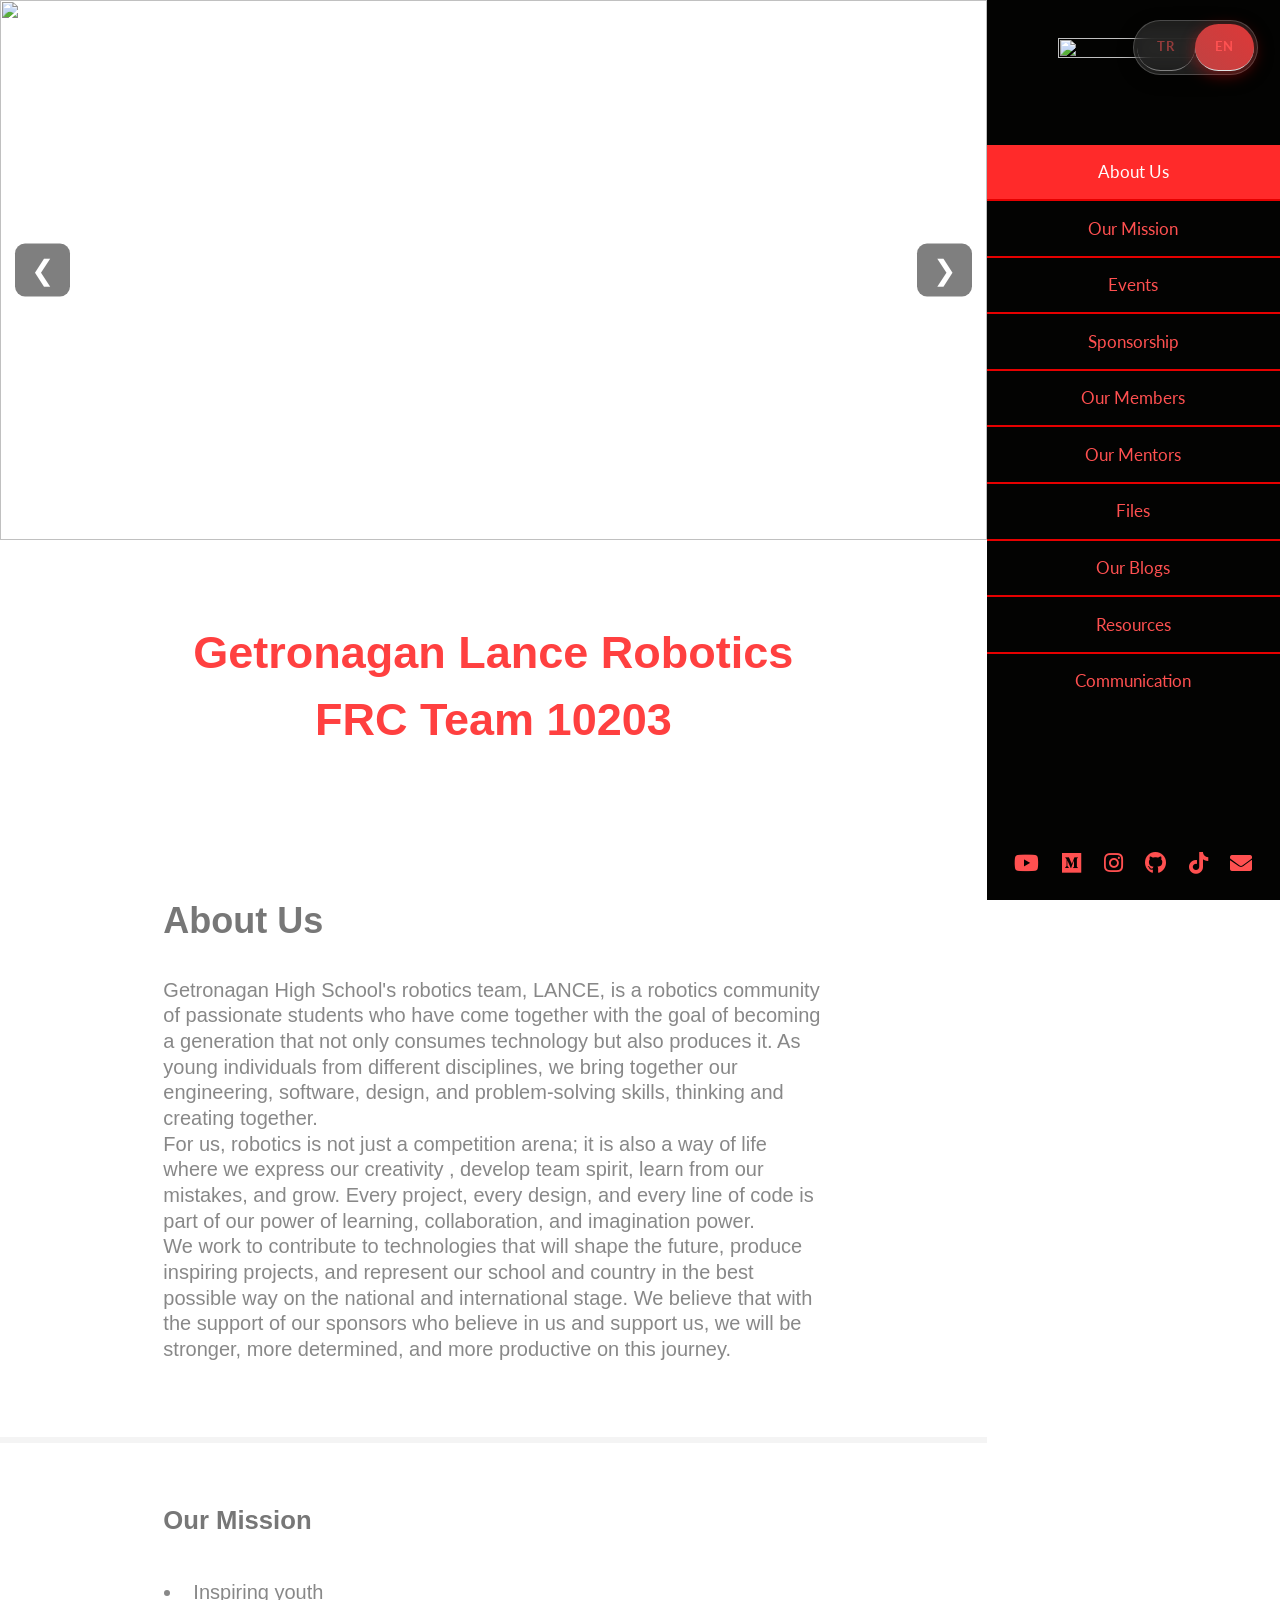
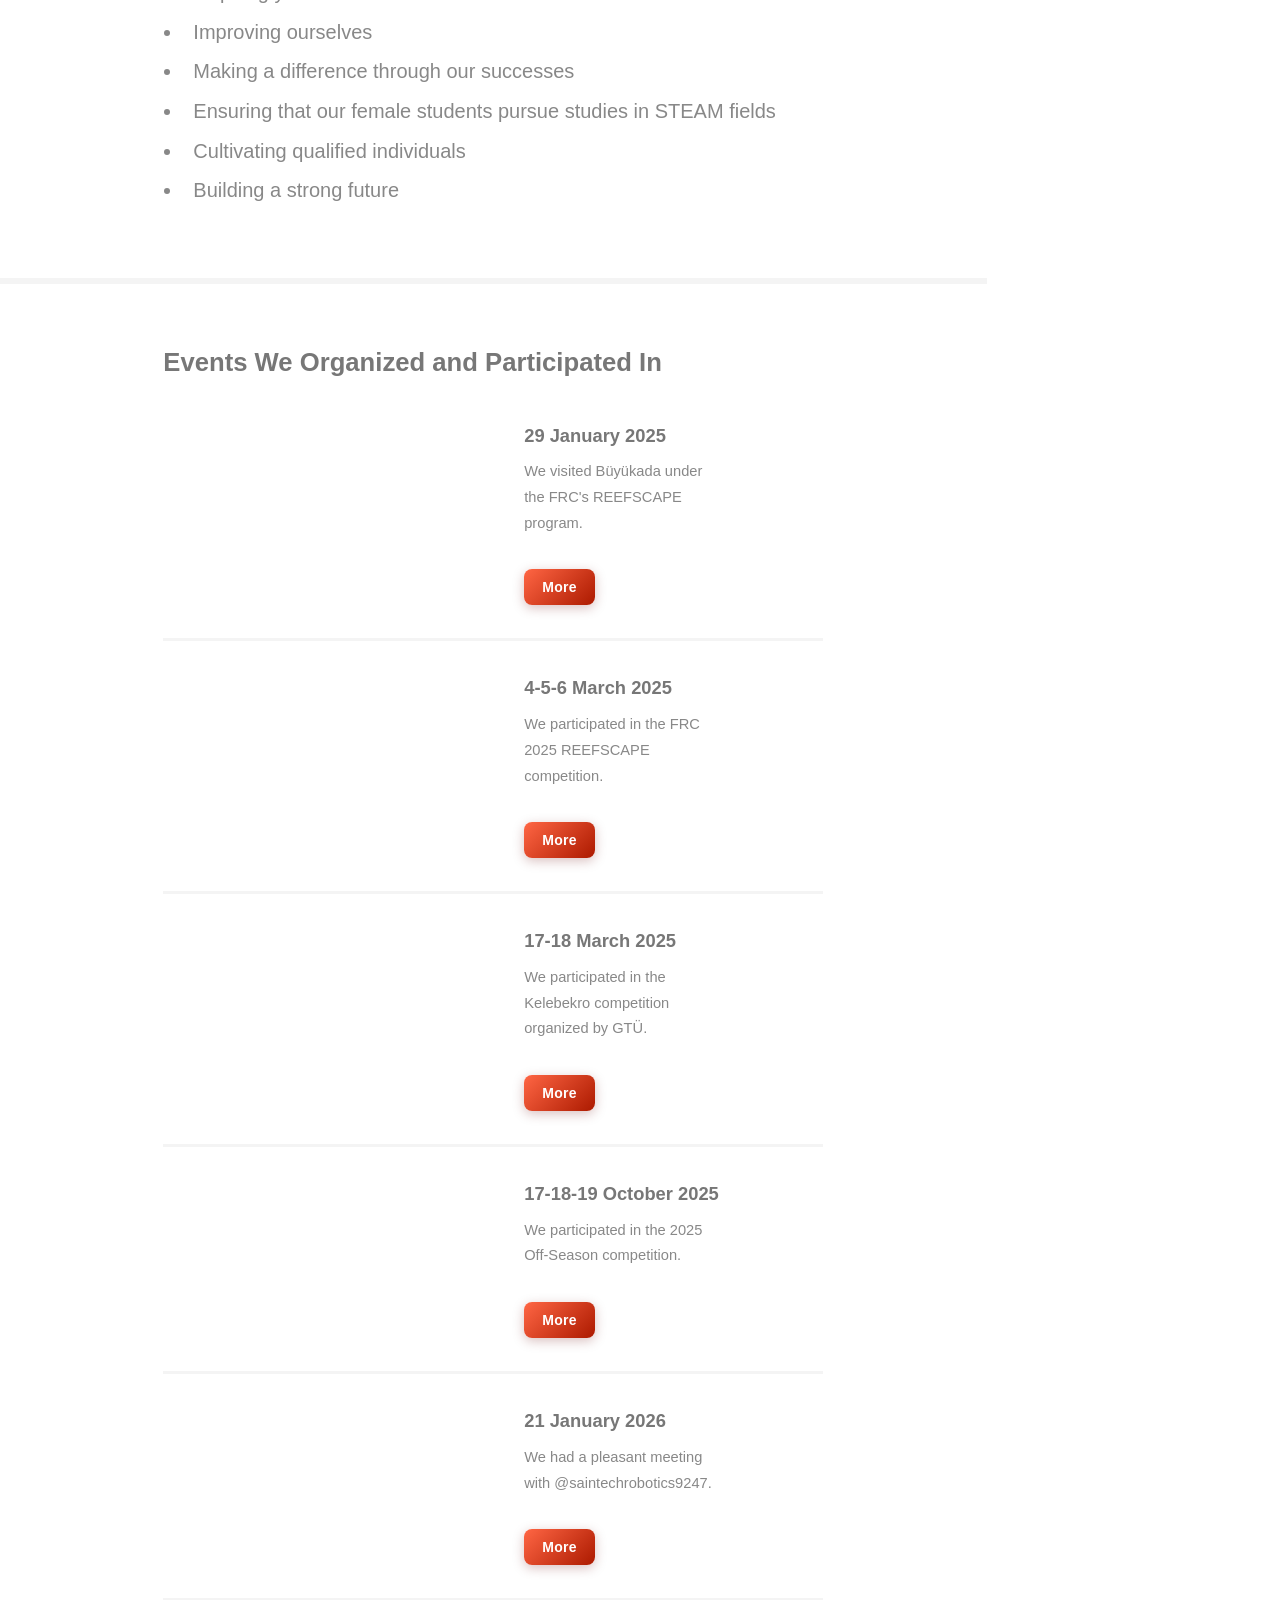
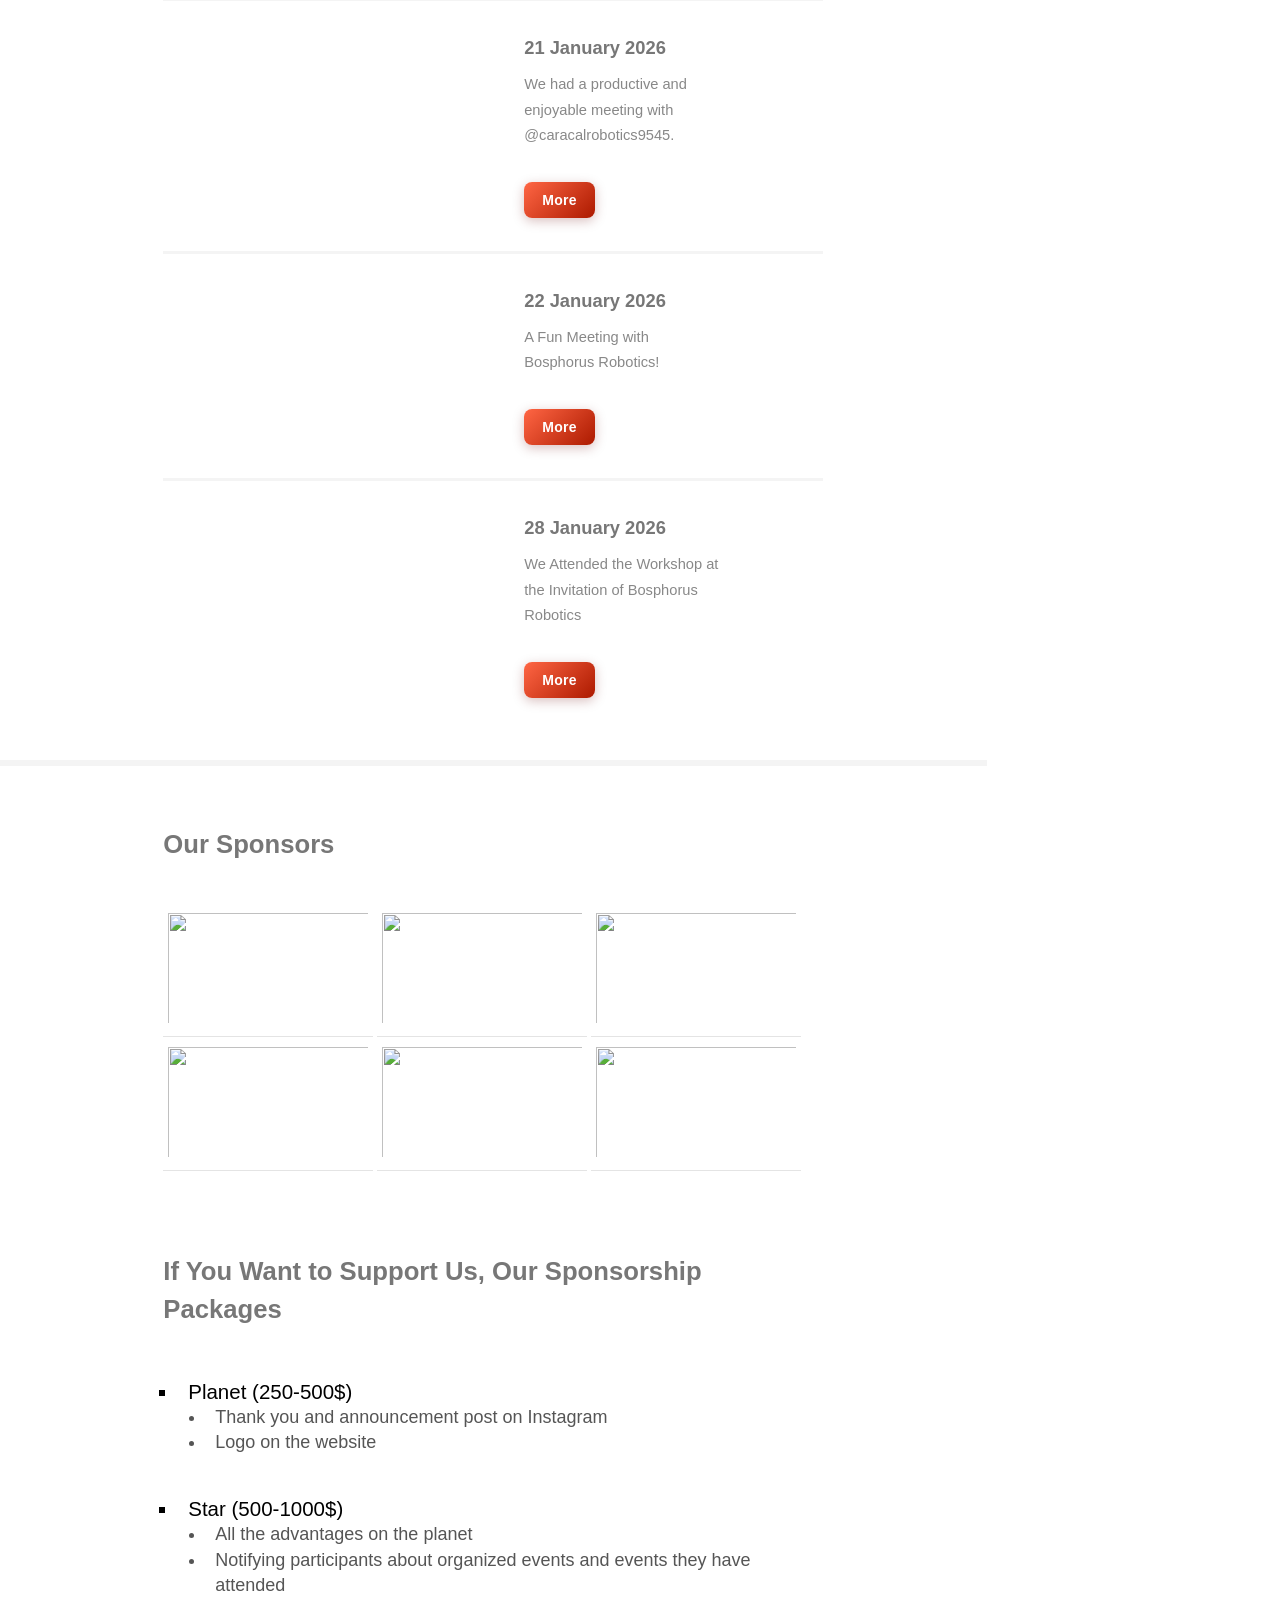
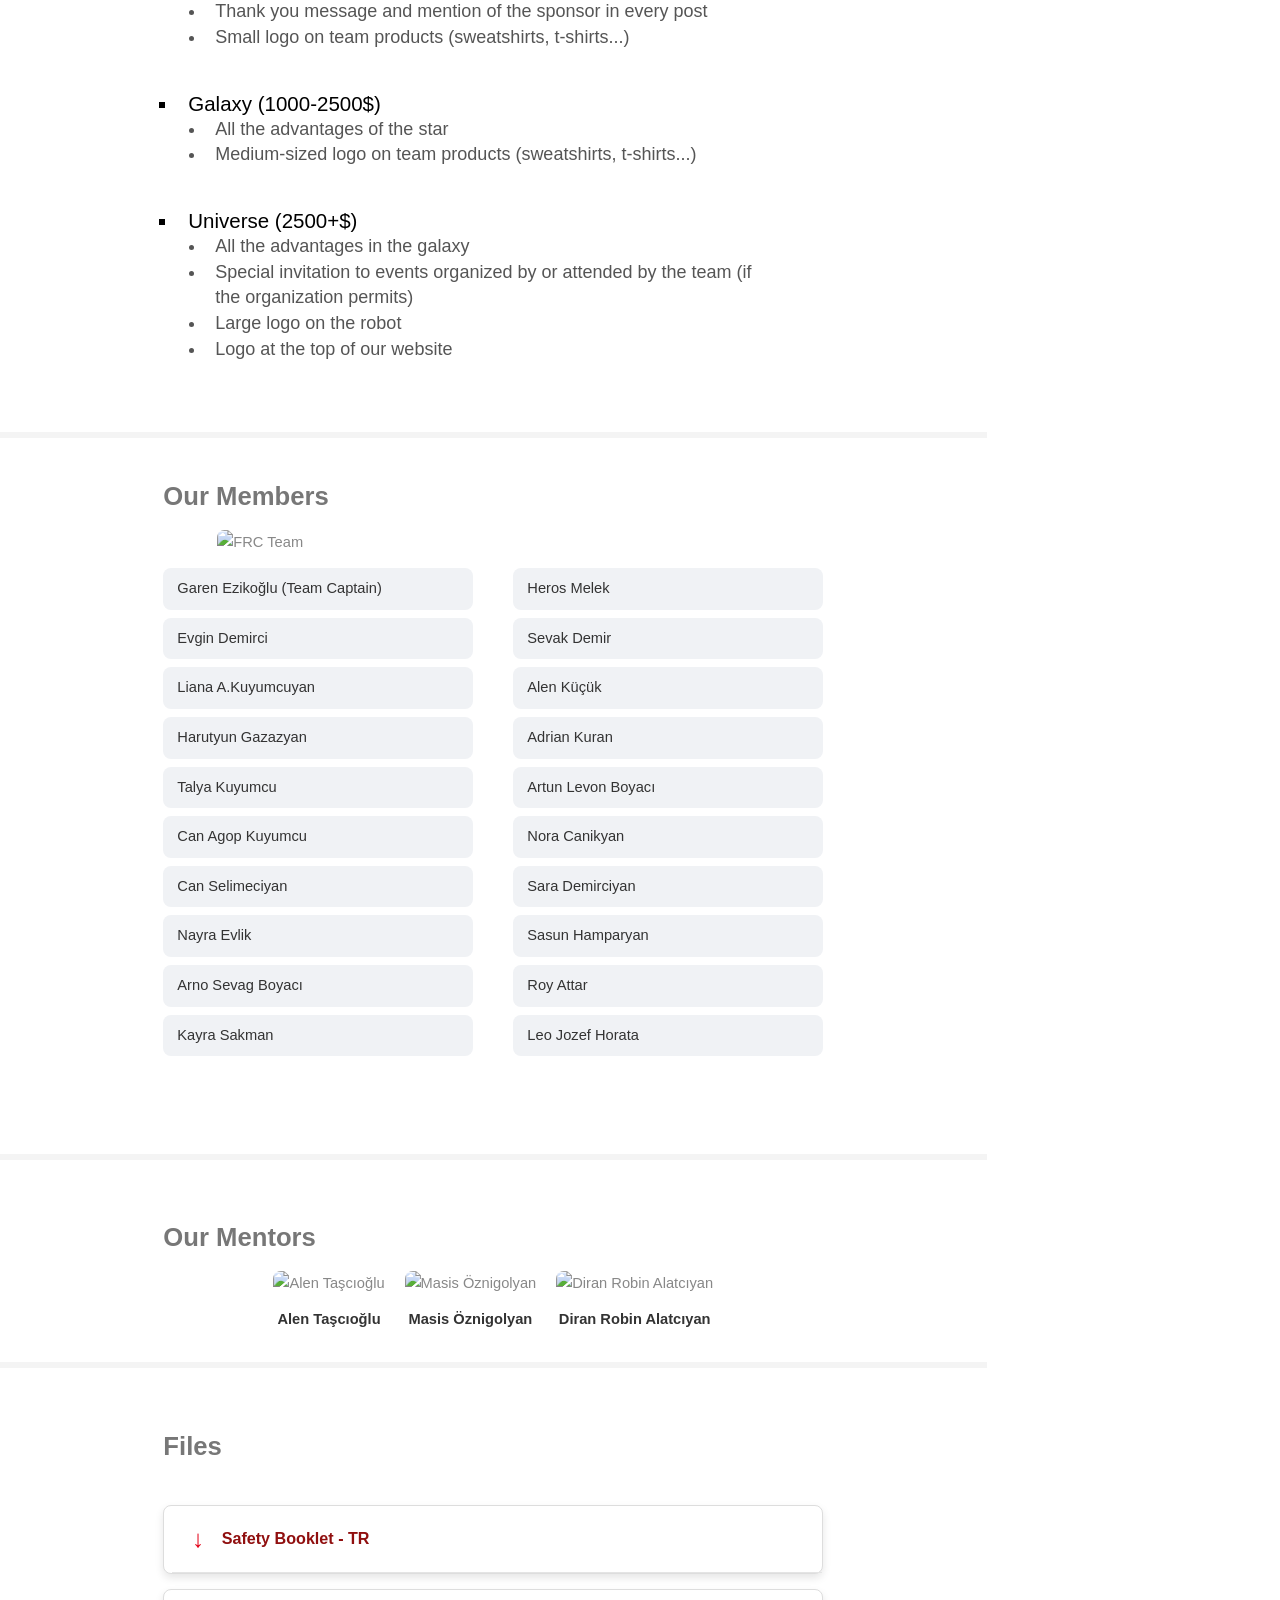
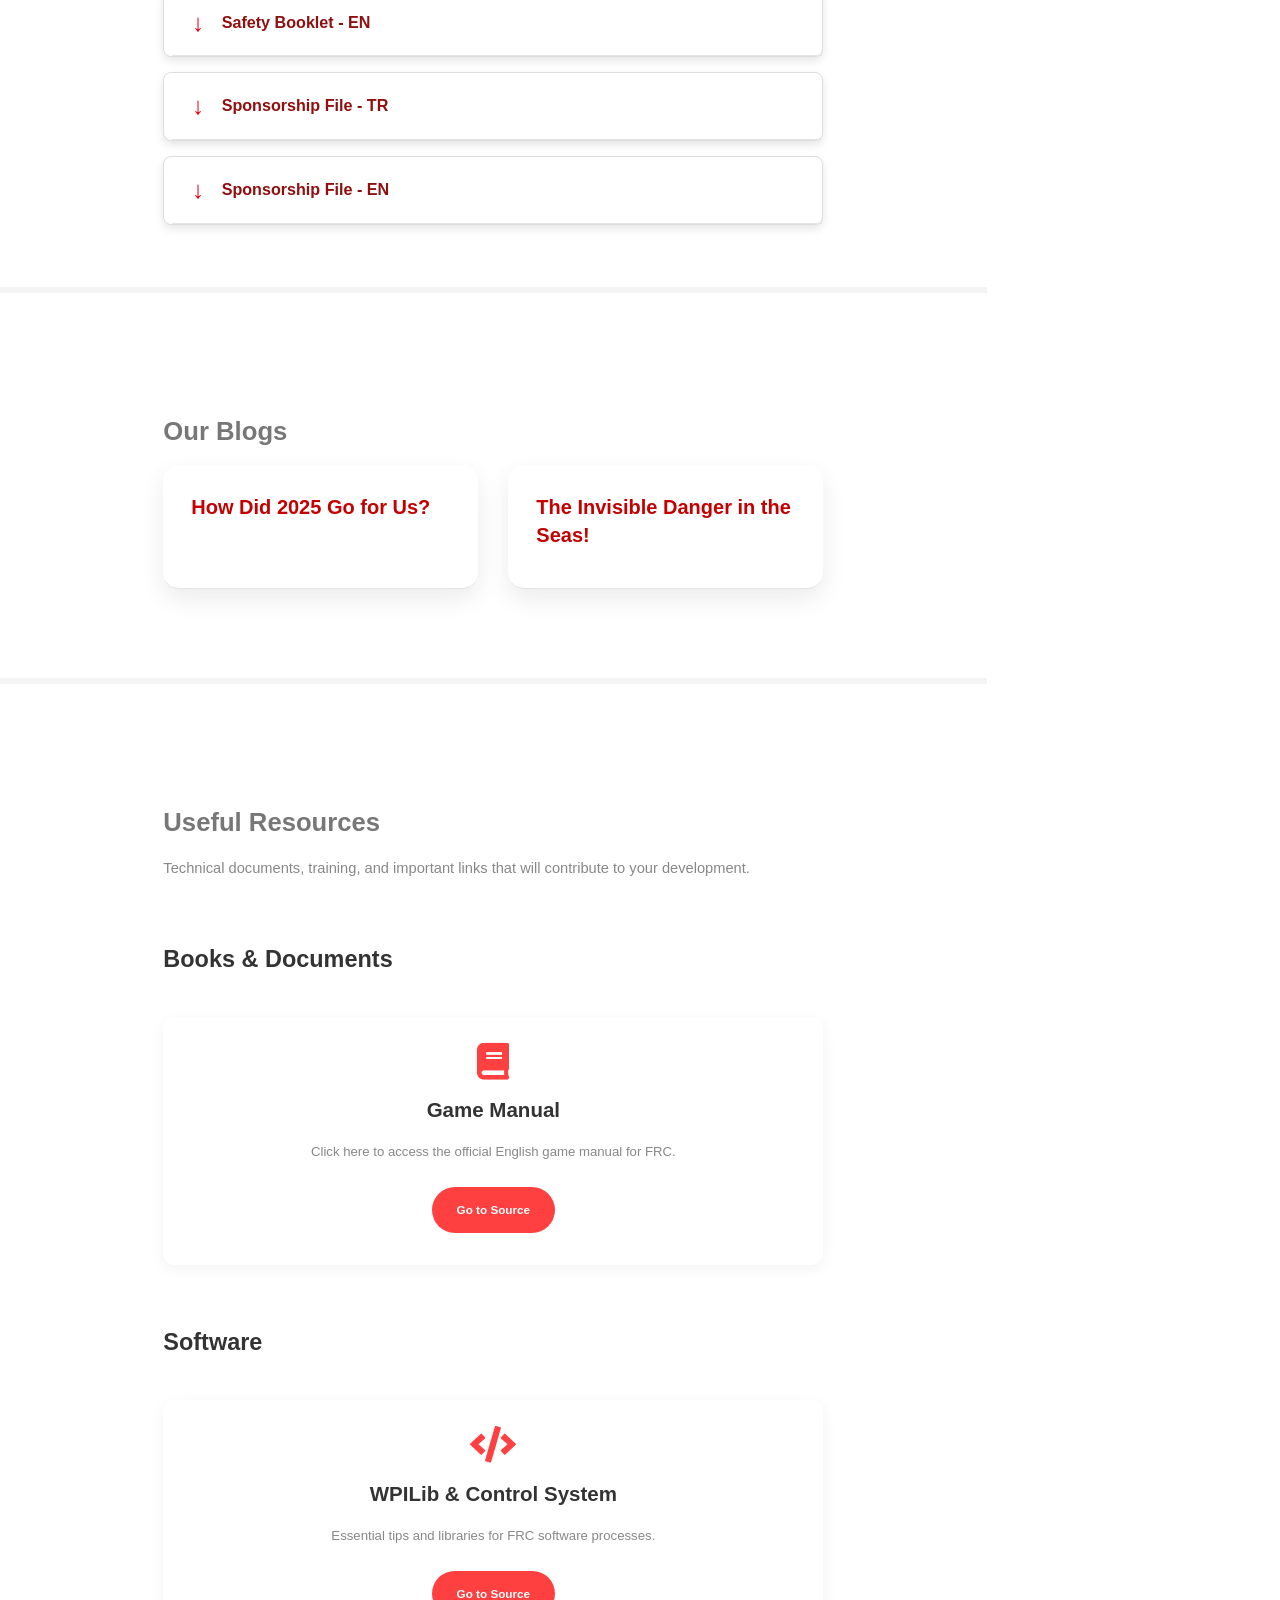
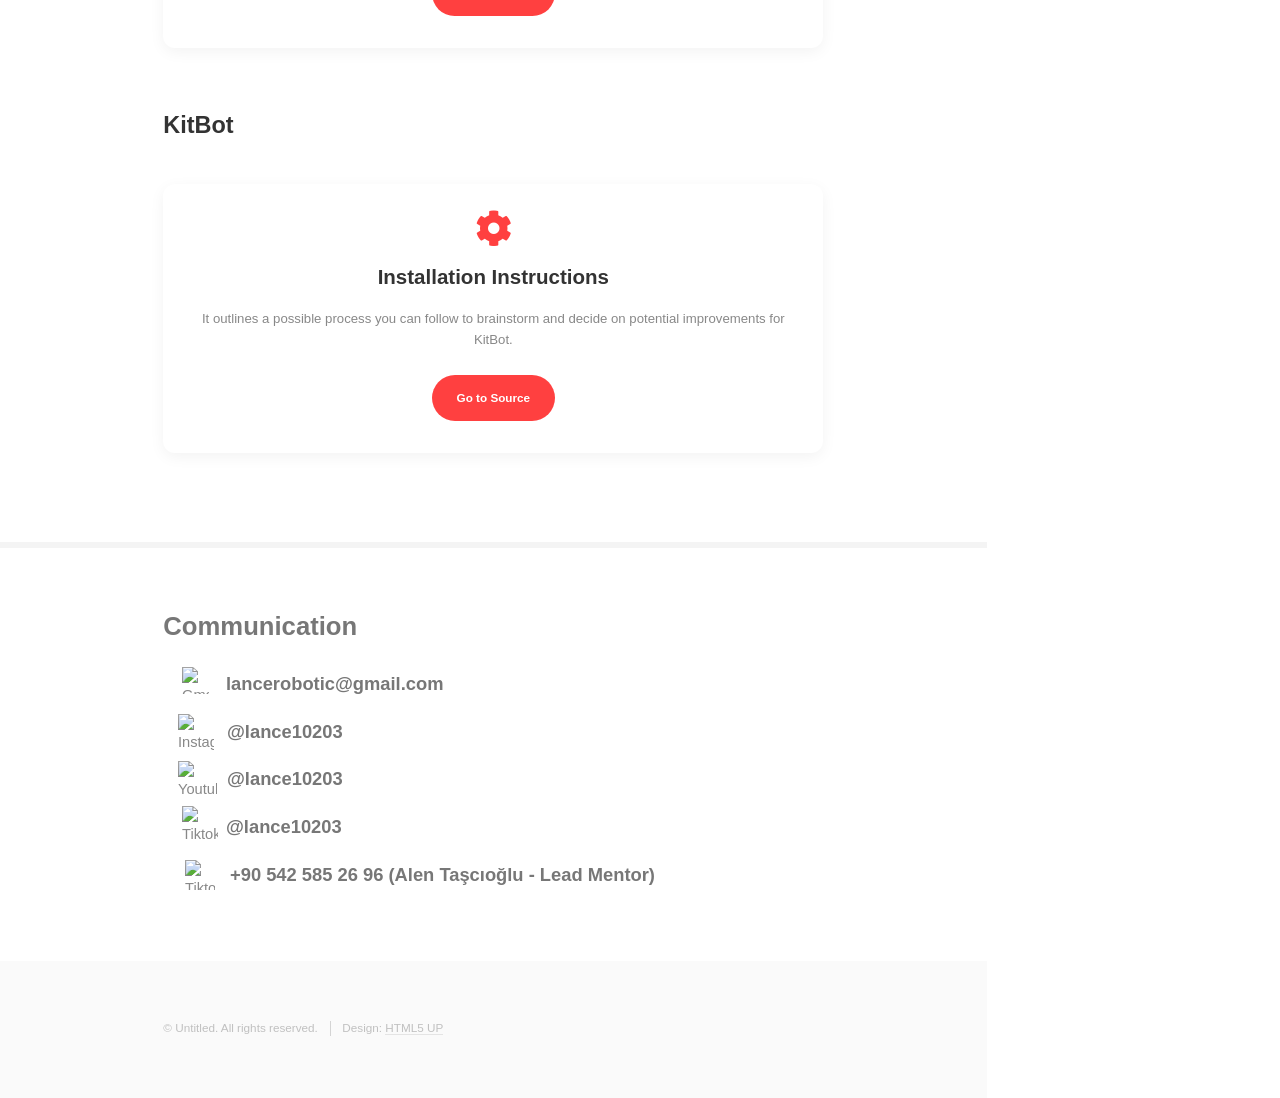
==== index-en.html @ 1ea22c6a "Add files via upload" ====
<!DOCTYPE HTML>
<!--
	Read Only by HTML5 UP
	html5up.net | @ajlkn
	Free for personal and commercial use under the CCA 3.0 license (html5up.net/license)
-->
<html lang="EN">
	<head>
		<title>FRC TEAM LANCE 10203</title>
		<meta charset="utf-8" />
		<meta name="viewport" content="width=device-width, initial-scale=1.0">
		<meta name="description" content="Getronagan High School's robotics team, LANCE, is a robotics community of passionate students who have come together with the goal of becoming a generation that not only consumes technology but also produces it. As young individuals from different disciplines, we bring together our engineering, software, design, and problem-solving skills, thinking and creating together.">
		<meta name="keywords" content="FRC, frc, FRCTurkiye, frcturkiye, robotik, robotics, stem, STEM, lance, LANCE, 10203, lance10203, lance 10203, Lance 10203, Lance, LANCE10203, getronagan, GETRONAGAN, lise, teknoloji, technology, website, fikretyuksel, robotik takımı, robotics team, FIRST Robotic Competition, first, FIRST, engineering, mühendislik, yazılım, programming, programlama, mechanical, mekanik, electronical, elektronik, 3d design, 3D Design, pr, PR, STEAM, steam, robotics girls, girls power, girl power, girls in STEM, kadınlar STEM, education, coding, Team 10203, Getronagan Highschool, Getronagan High School, Getronagan Highschool Robotics">
		<link rel="stylesheet" href="assets/css/main.css" />
		<link rel="icon" type="image/png" href="images/lance_logo.jpg">
	</head>
	<body class="is-preload">

		<!-- Header -->
			<section id="header">
				<header>
					<span class="image avatar"><img src="images/lance-logo-dark-back.png" alt="" /></span>
				</header>
				<div class="language-switch">
  					<a href="index.html" class="lang-btn">TR</a>
  					<a href="index-en.html" class="lang-btn active">EN</a>
				</div>
				<nav id="nav" style="font-size: 17px;">
					<ul>
						<li class="buyuyen-yazi"><a href="#one">About Us</a></li>
						<li class="buyuyen-yazi"><a href="#two">Our Mission</a></li>
						<li class="buyuyen-yazi"><a href="#three">Events</a></li>
						<!-- <li class="buyuyen-yazi"><a href="#four">Galeri</a></li> -->
						<li class="buyuyen-yazi"><a href="#four">Sponsorship</a></li>
						<li class="buyuyen-yazi"><a href="#five">Our Members</a></li>
						<li class="buyuyen-yazi"><a href="#six">Our Mentors</a></li>					
						<li class="buyuyen-yazi"><a href="#seven">Files</a></li>
						<li class="buyuyen-yazi"><a href="#eight">Our Blogs</a></li>
						<li class="buyuyen-yazi"><a href="#resources">Resources</a></li>
						<li class="buyuyen-yazi"><a href="#nine">Communication</a></li>
					</ul>
				</nav>
				<footer> 	
					<ul class="icons" style="font-size: larger;">
						<li class="image-hover"><a href="https://www.youtube.com/@lance10203" class="icon brands fa-youtube" target="_blank"><span class="label" >YouTube</span></a></li>
						<li class="image-hover"><a href="https://medium.com/@lancerobotic" class="icon brands fa-medium" target="_blank"><span class="label">Medium</span></a></li>
						<li class="image-hover"><a href="https://www.instagram.com/lance10203/" target="_blank" class="icon brands fa-instagram"><span class="label">Instagram</span></a></li>
						<li class="image-hover"><a href="https://github.com/Lance10203" target="_blank" class="icon brands fa-github"><span class="label">Github</span></a></li>
						<li class="image-hover"><a href="https://www.tiktok.com/@lance10203" target="_blank" class="icon brands fa-tiktok" ><span class="label">TikTok</span></a></li>
						<li class="image-hover"><a href="https://mail.google.com/mail/u/0/?tab=rm&ogbl#inbox?compose=DmwnWsvCflqDPHhqcHRVrPMvpcbSDfBdqJQFVCRSdJxlNbVJxCsdJXcKzpGfRRnzGHVzWCRWwFjL" target="_blank" class="icon solid fa-envelope" ><span class="label">Email</span></a></li>
					</ul>
				</footer>
			</section>

		<!-- Wrapper -->
			<div id="wrapper">
				<!-- Main -->
					<div id="main">

						<!-- One -->
							<section id="one">
								<!--<div class="image main" data-position="center" style="bottom: 3.925px;">
									<img src="images/2025_off_season_3.jpg" style="margin-bottom: 0px;" height="50px" alt=""/>
								</div>-->

								<div class="carousel">
  									<div class="carousel-track">
    									<img src="images/2025_off_season_3.jpg" alt="">
    									<img src="images/2025_off_season.jpg" alt="">
    									<img src="images/2025_frc_1.jpg" alt="">
  									</div>

  									<button class="carousel-btn prev">&#10094;</button>
  									<button class="carousel-btn next">&#10095;</button>
								</div>
								<div class="container">
									<header class="major">
										<div class="title-wrapper">
    										<h1 class="real-title">Getronagan Lance Robotics</h1>
    										<h1 class="subtitle">FRC Team 10203</h1>
										</div>
										<h3 id = "hakkimizda" style="color: #777; margin-top: 120px;">About Us</h3>
									</header>
									<p id = "hakkimizda-metin">
                                        Getronagan High School's robotics team, LANCE, is a robotics community of passionate students who have come together with the goal of becoming a generation that not only consumes technology but also produces it.
                                         As young individuals from different disciplines, we bring together our engineering, software, design, and problem-solving skills, thinking and creating together.
										<br>For us, robotics is not just a competition arena; it is also a way of life where we express our creativity
                                        , develop team spirit, learn from our mistakes, and grow. Every project, every design, and every line of code is part of our power of learning, collaboration, and imagination
										power.

                                        <br>We work to contribute to technologies that will shape the future, produce inspiring projects,
                                        and represent our school and country in the best possible way on the national and international stage. We believe that with the support of our sponsors who believe in us and support us, we will be stronger,
                                        more determined, and more productive on this journey.


									</p>
								</div>
							</section>

						<!-- Two -->
							<section id="two">
								<div class="container">
									<h3>Our Mission</h3>
									<br>
									<ul style="font-size: 20px;">
										<li class = "misyon">Inspiring youth</li>
										<li class = "misyon">Improving ourselves</li>
										<li class = "misyon">Making a difference through our successes</li>
										<li class = "misyon">Ensuring that our female students pursue studies in STEAM fields</li>
										<li class = "misyon">Cultivating qualified individuals</li>
										<li class = "misyon">Building a strong future</li>
									</ul>
								</div>
							</section>

						<!-- Three -->
							<section id="three">
								<div class="container">
									<h3>Events We Organized and Participated In</h3>
									<br>
									<div class="features">
										<article>
											<img class="image image-hover zoomable image-etkinliks" src="images/2025_büyükada.jpg" alt="" />
											<div class="inner">
												<h4>29 January 2025 </h4>
												<p class="summary">We visited Büyükada under the FRC's REEFSCAPE program.</p>       										
        										<div class="more-text" style="display: none;">
            										<p>
														As Team Lance, we made a meaningful visit to Büyükada within the scope of FRC's REEFSCAPE theme.
                                                        This visit significantly contributed to both developing our project vision
                                                        and increasing our awareness of nature and sustainability issues.
														By examining the island's ecosystem firsthand, we gained new perspectives on the environmental dimension of our project
                                                        and acquired valuable experiences that will inspire our work.
            										</p>
        										</div>
												<button class="more-btn">More</button>
											</div>
										</article>
										<article>
											<img class="image image-hover zoomable image-etkinliks" src="images/2025_frc_1.jpg" alt=""/>
											<div class="inner">
												<h4>4-5-6 March 2025</h4>
												<p class="summary">We participated in the FRC 2025 REEFSCAPE competition.</p>
												<div class="more-text" style="display: none;">
            										<p>
														Lance, we participated in the FRC 2025 REEFSCAPE competition. This process allowed us to both
                                                        improve our engineering skills and strengthen our teamwork. We went through an intensive period of work to produce innovative solutions in line with the environmental and
                                                        technological requirements presented by the REEFSCAPE theme. The competition provided us with valuable experiences in terms of both technical progress
                                                        and social awareness.
            										</p>
												</div>
												<button class="more-btn">More</button>
											</div>
										</article>
										<article>
											<img class="image image-hover zoomable image-etkinliks" src="images/2025_kelebekro.jpg" alt="" />
											<div class="inner">
												<h4>17-18 March 2025</h4>
												<p class="summary">We participated in the Kelebekro competition organized by GTÜ.</p>
												<div class="more-text" style="display: none;">
            										<p>
														As LANCE #10203, we added a new chapter to our journey by participating in the 6th International Butterfly Robot Olympics organized by Gebze Technical University on May 17-18 this year.
														Each competition taught us not only about robotics and coding, but also about team spirit, solidarity, and
                                                        the power of dreams. For us, this is just the beginning… 
                                                        There is still so much to learn, share, and create!
            										</p>
												</div>
												<button class="more-btn">More</button>
											</div>
										</article>
										<article>
											<img class="image image-hover zoomable image-etkinliks" src="images/2025_off_season.jpg" alt="" />
											<div class="inner">
												<h4>17-18-19 October 2025</h4>
												<p class="summary">We participated in the 2025 Off-Season competition.</p>
												<div class="more-text" style="display: none;">
            										<p>
														Our school's robotics team, LANCE, participated in the Ümraniye FRC
                                                        Off-Season Robot Competition held between October 17-19. Our team had a successful competition,
                                                        drawing attention with their team spirit, determination, and fair play. Our team
                                                        achieved outstanding success in the ranking matches, winning 10 out of the 12 matches they played
                                                        and finishing 2nd out of 24 teams in their classification. Our team bid farewell to the tournament after the third match
                                                        in the final series. We congratulate our team, who gained many new experiences,
                                                        for their success.
            										</p>
												</div>
												<button class="more-btn">More</button>
											</div>
										</article>
										<article>
											<img class="image image-hover zoomable image-etkinliks" src="images/toplantilar/saintech.png" alt="" />
											<div class="inner">
												<h4>21 January 2026</h4>
												<p class="summary">We had a pleasant meeting with @saintechrobotics9247.</p>
												<div class="more-text" style="display: none;">
            										<p>
														It was very valuable for us to exchange ideas, share our experiences, and see each other from different perspectives.
                                                        We thank everyone who participated.
            										</p>
												</div>
												<button class="more-btn">More</button>
											</div>
										</article>

										<article>
											<img class="image image-hover zoomable image-etkinliks" src="images/toplantilar/caracal.png" alt="" />
											<div class="inner">
												<h4>21 January 2026</h4>
												<p class="summary">We had a productive and enjoyable meeting with @caracalrobotics9545.</p>
												<div class="more-text" style="display: none;">
            										<p>
														At this meeting, we discussed our experiences, exchanged ideas, and evaluated the new season.
            										</p>
												</div>
												<button class="more-btn">More</button>
											</div>
										</article>

										<article>
											<img class="image image-hover zoomable image-etkinliks" src="images/toplantilar/bosphorus.png" alt="" />
											<div class="inner">
												<h4>22 January 2026</h4>
												<p class="summary">A Fun Meeting with Bosphorus Robotics!</p>
												<div class="more-text" style="display: none;">
            										<p>
													 	At the meeting, we shared our projects and exchanged ideas on many topics, including mechanical design.

														This gathering, which was both educational and very enjoyable, was quite inspiring for us. We are very happy to have been able to share so productively and sincerely.

                                                        We thank the Bosphorus Robotics team for this wonderful conversation and their contributions. See you at the next meeting! 	
            										</p>
												</div>
												<button class="more-btn">More</button>
											</div>
										</article>

										<article>
											<img class="image image-hover zoomable image-etkinliks" src="images/toplantilar/bosphorus-event.png" alt="" />
											<div class="inner">
												<h4>28 January 2026</h4>
												<p class="summary">We Attended the Workshop at the Invitation of Bosphorus Robotics</p>
												<div class="more-text" style="display: none;">
            										<p>
														The impact this workshop had on us was truly special. Thanks to the sincere and warm atmosphere we encountered at the workshop, we didn't even notice how time flew by.✨
                                                        Thanks to the productive exchange of ideas we had in the committees, the competitions we held during breaks, and the games we played together, we had both an educational and very enjoyable day.

														We would like to extend our sincere thanks to everyone involved in this wonderful organization, especially the Bosphorus team.
            										</p>
												</div>
												<button class="more-btn">More</button>
											</div>
										</article>

										<!--
										<article>
											<div>
												<img class="image image-hover" id="img" src="images/2025_off_season.jpg">
												<script>
													const img = document.getElementById("img");
													let isBig = false;
													img.onclick = function() {
														if (!isBig) {
															img.width = 500;
															img.height = 750;
															isBig = true;
														}
														
														else {
															img.height = 200;
															img.width = 300;
															isBig = false;
														}
													};
												</script>
											</div>
										</article>
										-->
										<div class="popup-overlay">
											<img class="popup-image" alt="">
										</div>														
									</div> 
								</div>
							</section>

						<!-- Three -->
						<!--
							<section id="three">
								<div class="container">
									<h3>Galeri</h3>
									<h4>FRC 2025</h4>
									<a href="galery.html"><p>a</p></a>
								</div>
							</section>
						-->

						<!-- Four -->
							<section id="four">
								<div class="container">
									<h3 style="margin-bottom: 45px;">Our Sponsors</h3>
									<div class="sponsor-images">
										<a href="https://www.1001alet.com/" target="_blank"><img  class="image-hover" src="images/Sponsors/1001alet.jpg" alt=""></a>
										<a href="http://www.atamoto.com/atamoto/Atamoto.html" target="_blank"><img class="image-hover" src="images/Sponsors/atamoto.jpg" alt=""></a>
										<a href="https://www.fikretyukselfoundation.org/" target="_blank"><img class="image-hover" src="images/Sponsors/fikret_yuksel.jpg" alt=""></a>
										<a href="https://www.firstinspires.org/" target="_blank"><img class="image-hover" src="images/Sponsors/first.jpg" alt=""></a>
										<a href="https://www.loctitex.com/" target="_blank"><img class="image-hover" src="images/Sponsors/loctite.jpg" alt=""></a>
										<a href="https://refkar.com/en/" target="_blank"><img class="image-hover" src="images/Sponsors/refkar.jpg" alt=""></a>
									</div>
									<br>
									<br>
									<h3 style="margin-bottom: 50px; margin-top: 25px">If You Want to Support Us, Our Sponsorship Packages</h3>
									<ul id = "sponsor-list">
										<li class="sponsor">Planet (250-500$)
											<ul class="madde">
												<li>Thank you and announcement post on Instagram</li>
												<li>Logo on the website</li>
											</ul>
										</li>
										<li class="sponsor">Star (500-1000$)
											<ul class="madde">
												<li>All the advantages on the planet</li>
												<li>Notifying participants about organized events and events they have attended</li>
												<li>Thank you message and mention of the sponsor in every post</li>
												<li>Small logo on team products (sweatshirts, t-shirts...)</li>
											</ul>
										</li>
										<li class="sponsor">Galaxy (1000-2500$)
											<ul class="madde">
												<li>All the advantages of the star</li>
												<li>Medium-sized logo on team products (sweatshirts, t-shirts...)</li>
											</ul>
										</li>
										<li class="sponsor">Universe (2500+$)
											<ul class="madde">
												<li>All the advantages in the galaxy</li>
												<li>Special invitation to events organized by or attended by the team (if the organization permits)</li>
												<li>Large logo on the robot</li>
												<li>Logo at the top of our website</li>
											</ul>
										</li>
									</ul>
								</div>
							</section>

							<!-- Five -->
							<section id="five">
  								<div class="container members-section">
    								<h3 style="margin-top: -80px;">Our Members</h3>
      									<img src="images/2025_off_season.jpg" alt="FRC Team" class="image image-hover" style="margin-bottom: 12.5px; margin-left: 54px; width: 68%; height:60%;">
      									<ul class="names">
	        								<li>Garen Ezikoğlu (Team Captain)</li>
        									<li>Evgin Demirci</li>
        									<li>Liana A.Kuyumcuyan</li>
	        								<li>Harutyun Gazazyan</li>
        									<li>Talya Kuyumcu</li>
        									<li>Can Agop Kuyumcu</li>
        									<li>Can Selimeciyan</li>
											<li>Nayra Evlik</li>
								        	<li>Arno Sevag Boyacı</li>
	        								<li>Kayra Sakman</li>
        									<li>Heros Melek</li>
        									<li>Sevak Demir</li>
        									<li>Alen Küçük</li>
        									<li>Adrian Kuran</li>
        									<li>Artun Levon Boyacı</li>
								        	<li>Nora Canikyan</li>
        									<li>Sara Demirciyan</li>
        									<li>Sasun Hamparyan</li>
											<li>Roy Attar</li>
        									<li>Leo Jozef Horata</li>
      									</ul>
    								</div>
							</section>
							<section id="six">
    							<div class="container members-section">
        							<h3>Our Mentors</h3>
        
        							<div class="mentors-wrapper">
            							<div class="mentor-item">
                							<img class="image-hover" src="images/Mentorlarımız/baron-alen.jpg.png" alt="Alen Taşcıoğlu">
                							<p>Alen Taşcıoğlu</p>
            							</div>

            							<div class="mentor-item">
                							<img class="image-hover" src="images/Mentorlarımız/masis.jpg.png" alt="Masis Öznigolyan">
                							<p>Masis Öznigolyan</p>
            							</div>

         								<div class="mentor-item">
                							<img class="image-hover" src="images/Mentorlarımız/robin.jpg.png" alt="Diran Robin Alatcıyan">
                							<p>Diran Robin Alatcıyan</p>
            							</div>
        							</div>
    							</div>
							</section>
				

							<section id="seven">
								<div class="container">
									<h3>Files</h3>
									<ul>
										<li><a href="pdf-files/Lance 10203 Güvenlik Kitapçığı-turkish .pdf" download="">Safety Booklet - TR</a></li>
										<li><a href="pdf-files/Lance 10203 Safety Booklet-english.pdf" download="">Safety Booklet - EN</a></li>

										<li><a href="pdf-files/LANCE 10203 Sponsorluk Dosyası.pdf" download="">Sponsorship File - TR</a></li>
										<li><a href="pdf-files/LANCE 10203 Sponsorship File.pdf" download="">Sponsorship File - EN</a></li>
									</ul>
								</div>
							</section>

							<section id="eight" class="blog-section">
  								<div class="container">
    								<h3>Our Blogs</h3>

    								<div class="blog-cards">
      									<a href="https://medium.com/@lancerobotic/2025-y%C4%B1l%C4%B1-bizim-i%CC%87%C3%A7in-nas%C4%B1l-ge%C3%A7ti-a61ed80365dd" target="_blank"
         								class="blog-card">
        									<h4>How Did 2025 Go for Us?</h4>
      									</a>

      									<a href="https://medium.com/@lancerobotic/denizlerdeki-g%C3%B6r%C3%BCnmeyen-tehlike-ec1a2ea60c04" target="_blank"
         								class="blog-card">
        									<h4>The Invisible Danger in the Seas!</h4>
      									</a>
   								 	</div>
  								</div>
							</section>

							<section id="resources">
    <div class="container">
        <h3>Useful Resources</h3>
        <p>Technical documents, training, and important links that will contribute to your development.</p>

        <!-- KİTAPLAR & DOKÜMANLAR -->
        <h4 class="resource-category">Books & Documents</h4>
        <div class="resource-cards">
            <div class="resource-card">
                <div class="resource-content">
                    <i class="icon solid fa-book"></i>
                    <h4>Game Manual</h4>
                    <p>Click here to access the official English game manual for FRC.</p>
                    <a href="https://firstfrc.blob.core.windows.net/frc2026/Manual/2026GameManual.pdf"
                       class="resource-link" target="_blank">Go to Source</a>
                </div>
            </div>
        </div>

        <!-- YAZILIM -->
        <h4 class="resource-category">Software</h4>
        <div class="resource-cards">
            <div class="resource-card">
                <div class="resource-content">
                    <i class="icon solid fa-code"></i>
                    <h4>WPILib & Control System</h4>
                    <p>Essential tips and libraries for FRC software processes.</p>
                    <a href="https://docs.wpilib.org/en/stable/docs/zero-to-robot/introduction.html"
                       class="resource-link" target="_blank">Go to Source</a>
                </div>
            </div>
        </div>
       
        <h4 class="resource-category">KitBot</h4>
        <div class="resource-cards">
            <div class="resource-card">
                <div class="resource-content">
                    <i class="icon solid fa-cog"></i>
                    <h4>Installation Instructions</h4>
                    <p>It outlines a possible process you can follow to brainstorm and decide on potential improvements for KitBot.</p>
                    <a href="https://www.firstinspires.org/resources/library/frc/kitbot" class="resource-link" target="_blank">Go to Source</a>
                </div>
            </div>

        </div>


    </div>
							</section>

							<!-- Seven -->
							<section id = "nine">
								<div class = "container">
									<h3>Communication</h3>
									<ul class="communication">
										<div style="display: flex; align-items: center;">
										<img src="images/gmail_logo.jpg" alt="Gmail" width="27" height="27" style="margin-right: 17px; margin-left: 4px; margin-bottom: 6px;">
										<h4 style="margin-top: 10px;">lancerobotic@gmail.com</h4>
										</div>

										<div style="display: flex; align-items: center;">
  										<img src="images/instagram_logo.jpg" alt="Instagram" width="36" height="36" style="margin-right: 13px;">
  										<h4 style="margin-top: 10px;">@lance10203</h4>
										</div>

										<div style="display: flex; align-items: center;">
  										<img src="images/youtube_logo.jpg" alt="Youtube" width="39" height="39" style="margin-right: 10px; margin-top: 3px;">
  										<h4 style="margin-top: 10px;">@lance10203</h4>
										</div>

										<div style="display: flex; align-items: center;">
										<img src="images/tik_tok_logo.jpg" alt="Tiktok" width="36" height="36" style="margin-right: 8px; margin-left: 4px; margin-bottom: 6px;">
										<h4 style="margin-top: 10px;">@lance10203</h4>
										</div>

										<div style="display: flex; align-items: center;">
										<img src="images/phone.jpg" alt="Tiktok" width="30" height="30" style="margin-right: 15px; margin-left: 7px; margin-bottom: 1px;">
										<h4 style="margin-top: 10px;">+90 542 585 26 96 (Alen Taşcıoğlu - Lead Mentor)</h4>
										</div>
									</ul>
								</div>
							</section>
							
						<!-- Five -->
						<!--
							<section id="five">
								<div class="container">
									<h3>Elements</h3>

									<section>
										<h4>Text</h4>
										<p>This is <b>bold</b> and this is <strong>strong</strong>. This is <i>italic</i> and this is <em>emphasized</em>.
										This is <sup>superscript</sup> text and this is <sub>subscript</sub> text.
										This is <u>underlined</u> and this is code: <code>for (;;) { ... }</code>. Finally, <a href="#">this is a link</a>.</p>
										<hr />
										<header>
											<h4>Heading with a Subtitle</h4>
											<p>Lorem ipsum dolor sit amet nullam id egestas urna aliquam</p>
										</header>
										<p>Nunc lacinia ante nunc ac lobortis. Interdum adipiscing gravida odio porttitor sem non mi integer non faucibus ornare mi ut ante amet placerat aliquet. Volutpat eu sed ante lacinia sapien lorem accumsan varius montes viverra nibh in adipiscing blandit tempus accumsan.</p>
										<header>
											<h5>Heading with a Subtitle</h5>
											<p>Lorem ipsum dolor sit amet nullam id egestas urna aliquam</p>
										</header>
										<p>Nunc lacinia ante nunc ac lobortis. Interdum adipiscing gravida odio porttitor sem non mi integer non faucibus ornare mi ut ante amet placerat aliquet. Volutpat eu sed ante lacinia sapien lorem accumsan varius montes viverra nibh in adipiscing blandit tempus accumsan.</p>
										<hr />
										<h2>Heading Level 2</h2>
										<h3>Heading Level 3</h3>
										<h4>Heading Level 4</h4>
										<h5>Heading Level 5</h5>
										<h6>Heading Level 6</h6>
										<hr />
										<h5>Blockquote</h5>
										<blockquote>Fringilla nisl. Donec accumsan interdum nisi, quis tincidunt felis sagittis eget tempus euismod. Vestibulum ante ipsum primis in faucibus vestibulum. Blandit adipiscing eu felis iaculis volutpat ac adipiscing accumsan faucibus. Vestibulum ante ipsum primis in faucibus lorem ipsum dolor sit amet nullam adipiscing eu felis.</blockquote>
										<h5>Preformatted</h5>
										<pre><code>i = 0;

while (!deck.isInOrder()) {
    print 'Iteration ' + i;
    deck.shuffle();
    i++;
}

print 'It took ' + i + ' iterations to sort the deck.';</code></pre>
									</section>

									<section>
										<h4>Lists</h4>
										<div class="row">
											<div class="col-6 col-12-xsmall">
												<h5>Unordered</h5>
												<ul>
													<li>Dolor pulvinar etiam magna etiam.</li>
													<li>Sagittis adipiscing lorem eleifend.</li>
													<li>Felis enim feugiat dolore viverra.</li>
												</ul>
												<h5>Alternate</h5>
												<ul class="alt">
													<li>Dolor pulvinar etiam magna etiam.</li>
													<li>Sagittis adipiscing lorem eleifend.</li>
													<li>Felis enim feugiat dolore viverra.</li>
												</ul>
											</div>
											<div class="col-6 col-12-xsmall">
												<h5>Ordered</h5>
												<ol>
													<li>Dolor pulvinar etiam magna etiam.</li>
													<li>Etiam vel felis at lorem sed viverra.</li>
													<li>Felis enim feugiat dolore viverra.</li>
													<li>Dolor pulvinar etiam magna etiam.</li>
													<li>Etiam vel felis at lorem sed viverra.</li>
													<li>Felis enim feugiat dolore viverra.</li>
												</ol>
												<h5>Icons</h5>
												<ul class="icons">
													<li><a href="#" class="icon brands fa-twitter"><span class="label">Twitter</span></a></li>
													<li><a href="#" class="icon brands fa-facebook-f"><span class="label">Facebook</span></a></li>
													<li><a href="#" class="icon brands fa-instagram"><span class="label">Instagram</span></a></li>
													<li><a href="#" class="icon brands fa-github"><span class="label">Github</span></a></li>
													<li><a href="#" class="icon brands fa-dribbble"><span class="label">Dribbble</span></a></li>
													<li><a href="#" class="icon brands fa-tumblr"><span class="label">Tumblr</span></a></li>
												</ul>
											</div>
										</div>
										<h5>Actions</h5>
										<ul class="actions">
											<li><a href="#" class="button primary">Default</a></li>
											<li><a href="#" class="button">Default</a></li>
											<li><a href="#" class="button alt">Default</a></li>
										</ul>
										<ul class="actions small">
											<li><a href="#" class="button primary small">Small</a></li>
											<li><a href="#" class="button small">Small</a></li>
											<li><a href="#" class="button alt small">Small</a></li>
										</ul>
										<div class="row">
											<div class="col-3 col-6-medium col-12-xsmall">
												<ul class="actions stacked">
													<li><a href="#" class="button primary">Default</a></li>
													<li><a href="#" class="button">Default</a></li>
													<li><a href="#" class="button alt">Default</a></li>
												</ul>
											</div>
											<div class="col-3 col-6 col-12-xsmall">
												<ul class="actions stacked">
													<li><a href="#" class="button primary small">Small</a></li>
													<li><a href="#" class="button small">Small</a></li>
													<li><a href="#" class="button alt small">Small</a></li>
												</ul>
											</div>
											<div class="col-3 col-6-medium col-12-xsmall">
												<ul class="actions stacked">
													<li><a href="#" class="button primary fit">Default</a></li>
													<li><a href="#" class="button fit">Default</a></li>
													<li><a href="#" class="button alt fit">Default</a></li>
												</ul>
											</div>
											<div class="col-3 col-6-medium col-12-xsmall">
												<ul class="actions stacked">
													<li><a href="#" class="button primary small fit">Small</a></li>
													<li><a href="#" class="button small fit">Small</a></li>
													<li><a href="#" class="button alt small fit">Small</a></li>
												</ul>
											</div>
										</div>
									</section>

									<section>
										<h4>Table</h4>
										<h5>Default</h5>
										<div class="table-wrapper">
											<table>
												<thead>
													<tr>
														<th>Name</th>
														<th>Description</th>
														<th>Price</th>
													</tr>
												</thead>
												<tbody>
													<tr>
														<td>Item One</td>
														<td>Ante turpis integer aliquet porttitor.</td>
														<td>29.99</td>
													</tr>
													<tr>
														<td>Item Two</td>
														<td>Vis ac commodo adipiscing arcu aliquet.</td>
														<td>19.99</td>
													</tr>
													<tr>
														<td>Item Three</td>
														<td> Morbi faucibus arcu accumsan lorem.</td>
														<td>29.99</td>
													</tr>
													<tr>
														<td>Item Four</td>
														<td>Vitae integer tempus condimentum.</td>
														<td>19.99</td>
													</tr>
													<tr>
														<td>Item Five</td>
														<td>Ante turpis integer aliquet porttitor.</td>
														<td>29.99</td>
													</tr>
												</tbody>
												<tfoot>
													<tr>
														<td colspan="2"></td>
														<td>100.00</td>
													</tr>
												</tfoot>
											</table>
										</div>

										<h5>Alternate</h5>
										<div class="table-wrapper">
											<table class="alt">
												<thead>
													<tr>
														<th>Name</th>
														<th>Description</th>
														<th>Price</th>
													</tr>
												</thead>
												<tbody>
													<tr>
														<td>Item One</td>
														<td>Ante turpis integer aliquet porttitor.</td>
														<td>29.99</td>
													</tr>
													<tr>
														<td>Item Two</td>
														<td>Vis ac commodo adipiscing arcu aliquet.</td>
														<td>19.99</td>
													</tr>
													<tr>
														<td>Item Three</td>
														<td> Morbi faucibus arcu accumsan lorem.</td>
														<td>29.99</td>
													</tr>
													<tr>
														<td>Item Four</td>
														<td>Vitae integer tempus condimentum.</td>
														<td>19.99</td>
													</tr>
													<tr>
														<td>Item Five</td>
														<td>Ante turpis integer aliquet porttitor.</td>
														<td>29.99</td>
													</tr>
												</tbody>
												<tfoot>
													<tr>
														<td colspan="2"></td>
														<td>100.00</td>
													</tr>
												</tfoot>
											</table>
										</div>
									</section>

									<section>
										<h4>Buttons</h4>
										<ul class="actions">
											<li><a href="#" class="button primary">Primary</a></li>
											<li><a href="#" class="button">Default</a></li>
											<li><a href="#" class="button alt">Alternate</a></li>
										</ul>
										<ul class="actions">
											<li><a href="#" class="button primary large">Large</a></li>
											<li><a href="#" class="button">Default</a></li>
											<li><a href="#" class="button alt small">Small</a></li>
										</ul>
										<ul class="actions fit">
											<li><a href="#" class="button primary fit">Fit</a></li>
											<li><a href="#" class="button fit">Fit</a></li>
											<li><a href="#" class="button alt fit">Fit</a></li>
										</ul>
										<ul class="actions fit small">
											<li><a href="#" class="button primary fit small">Fit + Small</a></li>
											<li><a href="#" class="button fit small">Fit + Small</a></li>
											<li><a href="#" class="button alt fit small">Fit + Small</a></li>
										</ul>
										<ul class="actions">
											<li><a href="#" class="button primary icon solid fa-download">Icon</a></li>
											<li><a href="#" class="button icon solid fa-download">Icon</a></li>
											<li><a href="#" class="button alt icon solid fa-check">Icon</a></li>
										</ul>
										<ul class="actions">
											<li><span class="button primary disabled">Primary</span></li>
											<li><span class="button disabled">Default</span></li>
											<li><span class="button alt disabled">Alternate</span></li>
										</ul>
									</section>

									<section>
										<h4>Form</h4>
										<form method="post" action="#">
											<div class="row gtr-uniform">
												<div class="col-6 col-12-xsmall">
													<input type="text" name="demo-name" id="demo-name" value="" placeholder="Name" />
												</div>
												<div class="col-6 col-12-xsmall">
													<input type="email" name="demo-email" id="demo-email" value="" placeholder="Email" />
												</div>
												<div class="col-12">
													<select name="demo-category" id="demo-category">
														<option value="">- Category -</option>
														<option value="1">Manufacturing</option>
														<option value="1">Shipping</option>
														<option value="1">Administration</option>
														<option value="1">Human Resources</option>
													</select>
												</div>
												<div class="col-4 col-12-medium">
													<input type="radio" id="demo-priority-low" name="demo-priority" checked>
													<label for="demo-priority-low">Low Priority</label>
												</div>
												<div class="col-4 col-12-medium">
													<input type="radio" id="demo-priority-normal" name="demo-priority">
													<label for="demo-priority-normal">Normal Priority</label>
												</div>
												<div class="col-4 col-12-medium">
													<input type="radio" id="demo-priority-high" name="demo-priority">
													<label for="demo-priority-high">High Priority</label>
												</div>
												<div class="col-6 col-12-medium">
													<input type="checkbox" id="demo-copy" name="demo-copy">
													<label for="demo-copy">Email me a copy of this message</label>
												</div>
												<div class="col-6 col-12-medium">
													<input type="checkbox" id="demo-human" name="demo-human" checked>
													<label for="demo-human">I am a human and not a robot</label>
												</div>
												<div class="col-12">
													<textarea name="demo-message" id="demo-message" placeholder="Enter your message" rows="6"></textarea>
												</div>
												<div class="col-12">
													<ul class="actions">
														<li><input type="submit" value="Send Message" /></li>
														<li><input type="reset" value="Reset" class="alt" /></li>
													</ul>
												</div>
											</div>
										</form>
									</section>

									<section>
										<h4>Image</h4>
										<h5>Fit</h5>
										<span class="image fit"><img src="images/banner.jpg" alt="" /></span>
										<div class="box alt">
											<div class="row gtr-50 gtr-uniform">
												<div class="col-4"><span class="image fit"><img src="images/pic01.jpg" alt="" /></span></div>
												<div class="col-4"><span class="image fit"><img src="images/pic02.jpg" alt="" /></span></div>
												<div class="col-4"><span class="image fit"><img src="images/pic03.jpg" alt="" /></span></div>
												<div class="col-4"><span class="image fit"><img src="images/pic02.jpg" alt="" /></span></div>
												<div class="col-4"><span class="image fit"><img src="images/pic03.jpg" alt="" /></span></div>
												<div class="col-4"><span class="image fit"><img src="images/pic01.jpg" alt="" /></span></div>
												<div class="col-4"><span class="image fit"><img src="images/pic03.jpg" alt="" /></span></div>
												<div class="col-4"><span class="image fit"><img src="images/pic01.jpg" alt="" /></span></div>
												<div class="col-4"><span class="image fit"><img src="images/pic02.jpg" alt="" /></span></div>
											</div>
										</div>
										<h5>Left &amp; Right</h5>
										<p><span class="image left"><img src="images/lace_logo.jpg" alt="" /></span>Fringilla nisl. Donec accumsan interdum nisi, quis tincidunt felis sagittis eget. tempus euismod. Vestibulum ante ipsum primis in faucibus vestibulum. Blandit adipiscing eu felis iaculis volutpat ac adipiscing accumsan eu faucibus. Integer ac pellentesque praesent tincidunt felis sagittis eget. tempus euismod. Vestibulum ante ipsum primis in faucibus vestibulum. Blandit adipiscing eu felis iaculis volutpat ac adipiscing accumsan eu faucibus. Integer ac pellentesque praesent. Donec accumsan interdum nisi, quis tincidunt felis sagittis eget. tempus euismod. Vestibulum ante ipsum primis in faucibus vestibulum. Blandit adipiscing eu felis iaculis volutpat ac adipiscing accumsan eu faucibus. Integer ac pellentesque praesent tincidunt felis sagittis eget. tempus euismod. Vestibulum ante ipsum primis in faucibus vestibulum. Blandit adipiscing eu felis iaculis volutpat ac adipiscing accumsan eu faucibus. Integer ac pellentesque praesent.</p>
										<p><span class="image right"><img src="images/lance_logo.jpg" alt="" /></span>Fringilla nisl. Donec accumsan interdum nisi, quis tincidunt felis sagittis eget. tempus euismod. Vestibulum ante ipsum primis in faucibus vestibulum. Blandit adipiscing eu felis iaculis volutpat ac adipiscing accumsan eu faucibus. Integer ac pellentesque praesent tincidunt felis sagittis eget. tempus euismod. Vestibulum ante ipsum primis in faucibus vestibulum. Blandit adipiscing eu felis iaculis volutpat ac adipiscing accumsan eu faucibus. Integer ac pellentesque praesent. Donec accumsan interdum nisi, quis tincidunt felis sagittis eget. tempus euismod. Vestibulum ante ipsum primis in faucibus vestibulum. Blandit adipiscing eu felis iaculis volutpat ac adipiscing accumsan eu faucibus. Integer ac pellentesque praesent tincidunt felis sagittis eget. tempus euismod. Vestibulum ante ipsum primis in faucibus vestibulum. Blandit adipiscing eu felis iaculis volutpat ac adipiscing accumsan eu faucibus. Integer ac pellentesque praesent.</p>
									</section>

								</div>
							</section>
						-->

					</div>

				<!-- Footer -->
					<section id="footer">
						<div class="container">
							<ul class="copyright">
								<li>&copy; Untitled. All rights reserved.</li><li>Design: <a href="http://html5up.net">HTML5 UP</a></li>
							</ul>
						</div>
					</section>

			</div>

		<!-- Scripts -->
			<script src="assets/js/jquery.min.js"></script>
			<script src="assets/js/jquery.scrollex.min.js"></script>
			<script src="assets/js/jquery.scrolly.min.js"></script>
			<script src="assets/js/browser.min.js"></script>
			<script src="assets/js/breakpoints.min.js"></script>
			<script src="assets/js/util.js"></script>
			<script src="assets/js/main.js"></script>

			<script>
  				const track = document.querySelector('.carousel-track');
  				const slides = document.querySelectorAll('.carousel-track img');
  				const nextBtn = document.querySelector('.carousel-btn.next');
  				const prevBtn = document.querySelector('.carousel-btn.prev');

  				let index = 0;

  				function updateCarousel() {
   	 				track.style.transform = `translateX(-${index * 100}%)`;
  				}

  				nextBtn.addEventListener('click', () => {
    				index = (index + 1) % slides.length;
    				updateCarousel();
  				});

  				prevBtn.addEventListener('click', () => {
    				index = (index - 1 + slides.length) % slides.length;
    				updateCarousel();
  				});

  				// Otomatik geçiş
  				setInterval(() => {
    				index = (index + 1) % slides.length;
    				updateCarousel();
  				}, 3950);
			</script>

	</body>
</html>
---- assets/css/main.css ----
@import url("fontawesome-all.min.css");
@import url("https://fonts.googleapis.com/css?family=Lato:400,400italic,700,700italic|Source+Code+Pro:400");

/*
	Read Only by HTML5 UP
	html5up.net | @ajlkn
	Free for personal and commercial use under the CCA 3.0 license (html5up.net/license)
*/

html, body, div, span, applet, object,
iframe, h1, h2, h3, h4, h5, h6, p, blockquote,
pre, a, abbr, acronym, address, big, cite,
code, del, dfn, em, img, ins, kbd, q, s, samp,
small, strike, strong, sub, sup, tt, var, b,
u, i, center, dl, dt, dd, ol, ul, li, fieldset,
form, label, legend, table, caption, tbody,
tfoot, thead, tr, th, td, article, aside,
canvas, details, embed, figure, figcaption,
footer, header, hgroup, menu, nav, output, ruby,
section, summary, time, mark, audio, video {
	margin: 0;
	padding: 0;
	border: 0;
	font-size: 100%;
	font: inherit;
	vertical-align: baseline;}

.zoomable {
  width: 300px;
  height: auto;
  cursor: pointer;
  transition: 0.2s;
}

#header{
	overflow-x: hidden;
}

/* Ana Kapsayıcı: Cam Efekti ve RGB Kenar Çizgisi */
.language-switch {
    display: inline-flex;
    position: fixed;
    top: 20px;
    right: 22px;
    z-index: 10000;
    padding: 3px;
    background: rgba(255, 255, 255, 0.1);
    backdrop-filter: blur(10px); /* Cam efekti */
    border-radius: 50px;
    border: 1.5px solid rgba(255, 255, 255, 0.2);
    box-shadow: 0 4px 16px 0 rgba(0, 0, 0, 0.37);
    transition: all 0.4s cubic-bezier(0.175, 0.885, 0.32, 1.275);
	animation: rotateGlow 5s linear infinite;
}

/* Üzerine gelince tüm bar parlasın ve büyüsün */
.language-switch:hover {
    transform: scale(1.05);
    box-shadow: 0 0 20px rgba(231, 12, 4, 0.5); /* Sizin temanızın yeşili */
}

.blog-section {
  background-color: #fff;
  padding: 80px 20px;
}

.container {
  max-width: 1200px;
  margin: auto;
}

.blog-section {
  padding: 60px 0;
}

.blog-cards {
  display: grid;
  grid-template-columns: repeat(auto-fit, minmax(280px, 1fr));
  gap: 30px;
}

.blog-card {
  position: relative;
  background: #ffffff;
  border-radius: 16px;
  padding: 28px;
  text-decoration: none;
  overflow: hidden;
  box-shadow: 0 10px 25px rgba(0,0,0,0.08);
  transition: all 0.35s ease;
}


.blog-card::before {
  content: "";
  position: absolute;
  inset: 0;
  background: linear-gradient(135deg, #c40000, #ff3b3b);
  opacity: 0;
  transition: opacity 0.35s ease;
  z-index: 0;
}

.blog-card h4 {
  position: relative;
  z-index: 1;
  font-size: 20px;
  color: #c40000;
  line-height: 1.4;
  transition: color 0.35s ease;
}

.blog-card:hover {
  transform: translateY(-10px);
  box-shadow: 0 18px 40px rgba(196, 0, 0, 0.3);
}

.blog-card:hover::before {
  opacity: 1;
}

.blog-card:hover h4 {
  color: #ffffff;
}

/* === Carousel === */
.carousel {
  position: relative;
  overflow: hidden;
  width: 100%;
  height: 60vh;
}

.carousel-track {
  display: flex;
  transition: transform 0.6s ease;
}

.carousel-track img {
  width: 100%;
  height: 60vh;
  object-fit: cover;
  flex-shrink: 0;
}

/* Buttons */
.carousel-btn {
  position: absolute;
  top: 50%;
  transform: translateY(-50%);
  background: rgba(0,0,0,0.5);
  color: white;
  border: none;
  font-size: 28px;
  padding: 10px 16px;
  border-radius: 10px;
  cursor: pointer;
  z-index: 10;
}

.carousel-btn.prev {
  left: 15px;
}

.carousel-btn.next {
  right: 15px;
}

.carousel-btn:hover {
  background: rgba(0,0,0,0.8);
}

/* Butonların Temel Stili */
.lang-btn {
    padding: 10px 20px;
    text-decoration: none;
    font-weight: bold;
    color: #ff5252 !important;
    font-size: 0.8rem;
    letter-spacing: 1px;
    border-radius: 50px;
    transition: 0.3s ease;
    position: relative;
    overflow: hidden;
}

/* Aktif Olmayan Butonlar (Hafif Şeffaf) */
.lang-btn:not(.active) {
    opacity: 0.5;
}

/* Aktif Buton: Arka Planı Parlayan Renk */
.lang-btn.active {
    background: linear-gradient(45deg, #c04242, #dd3838);
    box-shadow: 0 4px 15px rgba(255, 12, 12, 0.4);
    opacity: 1;
}

/* Üzerine gelince patlama efekti */
.lang-btn:hover:not(.active) {
    background: rgba(255, 255, 255, 0.2);
    opacity: 0.9;
    transform: translateY(-2px);
}

@keyframes rotateGlow {
    0% { border-color: #c52020; }
    50% { border-color: #ffffff; }
    100% { border-color: #d1280b; }
}
/* Mobilde Daha Küçük ve Akışkan */
@media screen and (max-width: 736px) {
    .language-switch {
        top: 15px;
        right: 15px;
        padding: 2.5px;
    }
    .lang-btn {
        padding: 6px 12px;
        font-size: 0.7rem;
    }
}

.mentors-wrapper {
        display: flex;
        justify-content: center; /* Ortalar */
        gap: 20px;              /* Aralarındaki boşluk */
        flex-wrap: wrap;        /* Mobilde alt alta gelmelerini sağlar */
        text-align: center;
    }

    /* Her bir mentor bloğu */
    .mentor-item {
        max-width: 200px;       /* Fotoğrafların genişliğini buradan sınırlayabilirsin */
    }

    /* Fotoğraf ayarları */
    .mentor-item img {
        width: 100%;            /* Bulunduğu kutunun genişliğini kaplar */
        height: auto;
        border-radius: 8px;     /* Hafif yuvarlak köşeler (isteğe bağlı) */
        margin-bottom: 10px;    /* İsimle arasındaki boşluk */
    }

    /* İsim stilleri */
    .mentor-item p {
        font-weight: bold;
        margin: 0;
        color: #333;
    }

.popup-overlay {
  position: fixed;
  top: 0;
  left: 0;
  width: 100vw;
  height: 100vh;
  background: rgba(0,0,0,0.7);
  display: none;
  justify-content: center;
  align-items: center;
}

.popup-image {
  max-width: 90%;
  max-height: 90%;
  box-shadow: 0 0 20px #000;
  border-radius: 10px;
}

.madde{
	font-size: 18px ;
	color: #555;
}

#sponsor-list{
	list-style-type: square;
}	
.sponsor{
	margin-right: 45px;
	font-size: 20.5px;
	color: black;
	
}

.misyon {
	margin-bottom: 14px;
}
article, aside, details, figcaption, figure,
footer, header, hgroup, menu, nav, section {
	display: block;}

body {
	line-height: 1;
}

.sponsor-images img {
    width: 210px;       /* sabit genişlik */
    height: 120px;       /* sabit yükseklik */
    object-fit: contain; /* orantıyı koru, taşma yok */
    padding: 5px;        /* biraz nefes alsın */
}

/* Liste Stili */
#seven ul {
    list-style: none; /* Liste işaretlerini kaldır */
    padding: 0;
    display: flex; /* Öğeleri yan yana hizala */
    flex-direction: column; /* Öğeleri dikey hizala */
    gap: 15px; /* Öğeler arasına boşluk koy */
    margin-top: 40px;
}

/* Her Bir Liste Öğesi Kutusu */
#seven ul li {
    background-color: #fff; /* Beyaz arka plan */
    border: 1px solid #ddd;
    border-radius: 8px; /* Köşe yuvarlaklığı */
    transition: transform 0.3s, box-shadow 0.3s;
    overflow: 3idden;
    box-shadow: 0 4px 8px rgba(0, 0, 0, 0.1);
}

/* Liste Öğesi Üzerine Gelindiğinde Efekt */
#seven ul li:hover {
    transform: translateY(-5px); /* Hafif yukarı kaydırma */
    box-shadow: 0 8px 16px rgba(0, 0, 0, 0.2);
}

/* İndirme Bağlantısı Stili */
#seven ul li a {
    display: block; /* Tüm kutuyu tıklanabilir yap */
    padding: 20px;
    text-decoration: none; /* Alt çizgiyi kaldır */
    color: #900f0f; /* Bağlantı rengi */
    font-weight: bold;
    font-size: 1.1em;
    text-align: left;
    transition: color 0.3s;
    position: relative;
    padding-left: 50px; /* İkon için soldan boşluk */
}

/* Bağlantı Üzerine Gelindiğinde Renk Değişimi */
#seven ul li a:hover {
    color: #0056b3;
}

/* İkon Ekleme (PDF İkonu) */
#seven ul li a::before {
    content: '↓'; /* İndirme oku veya başka bir ikon kullanabilirsiniz */
    /* Font Awesome kullanacaksanız: content: '\f1c1'; font-family: 'Font Awesome 5 Free'; font-weight: 900; */
    position: absolute;
    left: 20px;
    top: 50%;
    transform: translateY(-50%);
    font-size: 1.5em;
    color: #e4041a; /* Kırmızımsı ikon rengi (PDF için uygun) */
}

/* Alternatif olarak, eğer iki dosya da yan yana olsun isterseniz, */
/* #seven ul kısmındaki 'flex-direction: column;' satırını kaldırıp */
/* aşağıdaki kodu ekleyebilirsiniz: */
/*
@media (min-width: 600px) {
    #seven ul {
        flex-direction: row;
        justify-content: center;
    }
    #seven ul li {
        width: 45%;
    }
}
*/

ol, ul {
	list-style: none;
}

blockquote, q {
	quotes: none;
}

	blockquote:before, blockquote:after, q:before, q:after {
		content: '';
		content: none;
	}

table {
	border-collapse: collapse;
	border-spacing: 0;
}

body {
	-webkit-text-size-adjust: none;
}

mark {
	background-color: transparent;
	color: inherit;
}

input::-moz-focus-inner {
	border: 0;
	padding: 0;
}

input, select, textarea {
	-moz-appearance: none;
	-webkit-appearance: none;
	-ms-appearance: none;
	appearance: none;
}

/* Basic */

	html {
		box-sizing: border-box;
	}

	*, *:before, *:after {
		box-sizing: inherit;
	}

	body {
		background: #fff;
	}

		body.is-preload *, body.is-preload *:before, body.is-preload *:after {
			-moz-animation: none !important;
			-webkit-animation: none !important;
			-ms-animation: none !important;
			animation: none !important;
			-moz-transition: none !important;
			-webkit-transition: none !important;
			-ms-transition: none !important;
			transition: none !important;
		}

	body, input, select, textarea {
		color: #888;
		font-family: "Lato", sans-serif;
		font-size: 16pt;
		font-weight: 400;
		line-height: 1.75em;
	}

	a {
		-moz-transition: color 0.2s ease-in-out, border-color 0.2s ease-in-out;
		-webkit-transition: color 0.2s ease-in-out, border-color 0.2s ease-in-out;
		-ms-transition: color 0.2s ease-in-out, border-color 0.2s ease-in-out;
		transition: color 0.2s ease-in-out, border-color 0.2s ease-in-out;
		border-bottom: solid 1px #e4e4e4;
		color: inherit;
		text-decoration: none;
	}

		a:hover {
			border-bottom-color: transparent;
			color: red !important;
		}

	strong, b {
		color: #777;
		font-weight: 700;
	}

	em, i {
		font-style: italic;
	}

	p {
		margin: 0 0 2.25em 0;
	}

	h1, h2, h3, h4, h5, h6 {
		color: #777;
		font-weight: 700;
		line-height: 1em;
		margin: 0 0 0.5625em 0;
	}

	
		h1 a, h2 a, h3 a, h4 a, h5 a, h6 a {
			border: 0;
			color: inherit;
			text-decoration: none;
		}
	
	#hakkimizda {
		font-size: 36px;
		margin-bottom: 30px;
	}	
	#hakkimizda-metin {
		font-size: 20px;
	}
	
.title-wrapper {
    text-align: center;
    padding: 20px 0;
	transition: 0.375s ease;
}

.real-title, .subtitle {
    margin: 0;
}

/* Ana başlık */
.real-title {
    font-size: 45px;
    color: #ff4040;
}

/* Alt başlık */
.subtitle {
    font-size: 45px;
    color: #ff4040;
}

/* Hover efekti: sadece hafif büyüme ve kırmızı glow */
.title-wrapper:hover {
    transform: scale(1.045);
    text-shadow: 0 0 4.2px rgba(255, 0, 0, 0.7);
}

/* Telefon */
@media (max-width: 600px) {
    .real-title {
        font-size: 36px;
    }
    .subtitle {
        font-size: 36px;
    }
}

	
	
	h1 {
		font-size: 2em;
		line-height: 1.5em;
	}

	h3 {
		font-size: 1.75em;
		line-height: 1.5em;
	}

	h4 {
		font-size: 1.25em;
		line-height: 1.5em;
	}

	h5 {
		font-size: 0.9em;
		line-height: 1.5em;
	}

	h6 {
		font-size: 0.7em;
		line-height: 1.5em;
	}

	sub {
		font-size: 0.8em;
		position: relative;
		top: 0.5em;
	}

	sup {
		font-size: 0.8em;
		position: relative;
		top: -0.5em;
	}

	hr {
		border: 0;
		border-bottom: solid 2px #f4f4f4;
		margin: 2.25em 0;
	}

		hr.major {
			margin: 3.375em 0;
		}

	blockquote {
		border-left: solid 8px #e4e4e4;
		font-style: italic;
		margin: 0 0 2.25em 0;
		padding: 0.5em 0 0.5em 2em;
	}

	code {
		background: #555;
		border-radius: 5px;
		color: #fff;
		font-family: "Source Code Pro", monospace;
		font-size: 0.9em;
		margin: 0 0.25em;
		padding: 0.25em 0.65em;
	}

	pre {
		font-family: "Source Code Pro", monospace;
		font-size: 0.9em;
		margin: 0 0 2.25em 0;
	}

		pre code {
			-webkit-overflow-scrolling: touch;
			display: block;
			line-height: 1.5em;
			overflow-x: auto;
			padding: 1em 1.5em;
		}

	.align-left {
		text-align: left;
	}

	.align-center {
		text-align: center;
	}

	.align-right {
		text-align: right;
	}

/* Row */

	.row {
		display: flex;
		flex-wrap: wrap;
		box-sizing: border-box;
		align-items: stretch;
	}

		.row > * {
			box-sizing: border-box;
		}

		.row.gtr-uniform > * > :last-child {
			margin-bottom: 0;
		}

		.row.aln-left {
			justify-content: flex-start;
		}

		.row.aln-center {
			justify-content: center;
		}

		.row.aln-right {
			justify-content: flex-end;
		}

		.row.aln-top {
			align-items: flex-start;
		}

		.row.aln-middle {
			align-items: center;
		}

		.row.aln-bottom {
			align-items: flex-end;
		}

		.row > .imp {
			order: -1;
		}

		.row > .col-1 {
			width: 8.33333%;
		}

		.row > .off-1 {
			margin-left: 8.33333%;
		}

		.row > .col-2 {
			width: 16.66667%;
		}

		.row > .off-2 {
			margin-left: 16.66667%;
		}

		.row > .col-3 {
			width: 25%;
		}

		.row > .off-3 {
			margin-left: 25%;
		}

		.row > .col-4 {
			width: 33.33333%;
		}

		.row > .off-4 {
			margin-left: 33.33333%;
		}

		.row > .col-5 {
			width: 41.66667%;
		}

		.row > .off-5 {
			margin-left: 41.66667%;
		}

		.row > .col-6 {
			width: 50%;
		}

		.row > .off-6 {
			margin-left: 50%;
		}

		.row > .col-7 {
			width: 58.33333%;
		}

		.row > .off-7 {
			margin-left: 58.33333%;
		}

		.row > .col-8 {
			width: 66.66667%;
		}

		.row > .off-8 {
			margin-left: 66.66667%;
		}

		.row > .col-9 {
			width: 75%;
		}

		.row > .off-9 {
			margin-left: 75%;
		}

		.row > .col-10 {
			width: 83.33333%;
		}

		.row > .off-10 {
			margin-left: 83.33333%;
		}

		.row > .col-11 {
			width: 91.66667%;
		}

		.row > .off-11 {
			margin-left: 91.66667%;
		}

		.row > .col-12 {
			width: 100%;
		}

		.row > .off-12 {
			margin-left: 100%;
		}

		.row.gtr-0 {
			margin-top: 0;
			margin-left: 0em;
		}

			.row.gtr-0 > * {
				padding: 0 0 0 0em;
			}

			.row.gtr-0.gtr-uniform {
				margin-top: 0em;
			}

				.row.gtr-0.gtr-uniform > * {
					padding-top: 0em;
				}

		.row.gtr-25 {
			margin-top: 0;
			margin-left: -0.5em;
		}

			.row.gtr-25 > * {
				padding: 0 0 0 0.5em;
			}

			.row.gtr-25.gtr-uniform {
				margin-top: -0.5em;
			}

				.row.gtr-25.gtr-uniform > * {
					padding-top: 0.5em;
				}

		.row.gtr-50 {
			margin-top: 0;
			margin-left: -1em;
		}

			.row.gtr-50 > * {
				padding: 0 0 0 1em;
			}

			.row.gtr-50.gtr-uniform {
				margin-top: -1em;
			}

				.row.gtr-50.gtr-uniform > * {
					padding-top: 1em;
				}

		.row {
			margin-top: 0;
			margin-left: -2em;
		}

			.row > * {
				padding: 0 0 0 2em;
			}

			.row.gtr-uniform {
				margin-top: -2em;
			}

				.row.gtr-uniform > * {
					padding-top: 2em;
				}

		.row.gtr-150 {
			margin-top: 0;
			margin-left: -3em;
		}

			.row.gtr-150 > * {
				padding: 0 0 0 3em;
			}

			.row.gtr-150.gtr-uniform {
				margin-top: -3em;
			}

				.row.gtr-150.gtr-uniform > * {
					padding-top: 3em;
				}

		.row.gtr-200 {
			margin-top: 0;
			margin-left: -4em;
		}

			.row.gtr-200 > * {
				padding: 0 0 0 4em;
			}

			.row.gtr-200.gtr-uniform {
				margin-top: -4em;
			}

				.row.gtr-200.gtr-uniform > * {
					padding-top: 4em;
				}

		@media screen and (max-width: 1680px) {

			.row {
				display: flex;
				flex-wrap: wrap;
				box-sizing: border-box;
				align-items: stretch;
			}

				.row > * {
					box-sizing: border-box;
				}

				.row.gtr-uniform > * > :last-child {
					margin-bottom: 0;
				}

				.row.aln-left {
					justify-content: flex-start;
				}

				.row.aln-center {
					justify-content: center;
				}

				.row.aln-right {
					justify-content: flex-end;
				}

				.row.aln-top {
					align-items: flex-start;
				}

				.row.aln-middle {
					align-items: center;
				}

				.row.aln-bottom {
					align-items: flex-end;
				}

				.row > .imp-xlarge {
					order: -1;
				}

				.row > .col-1-xlarge {
					width: 8.33333%;
				}

				.row > .off-1-xlarge {
					margin-left: 8.33333%;
				}

				.row > .col-2-xlarge {
					width: 16.66667%;
				}

				.row > .off-2-xlarge {
					margin-left: 16.66667%;
				}

				.row > .col-3-xlarge {
					width: 25%;
				}

				.row > .off-3-xlarge {
					margin-left: 25%;
				}

				.row > .col-4-xlarge {
					width: 33.33333%;
				}

				.row > .off-4-xlarge {
					margin-left: 33.33333%;
				}

				.row > .col-5-xlarge {
					width: 41.66667%;
				}

				.row > .off-5-xlarge {
					margin-left: 41.66667%;
				}

				.row > .col-6-xlarge {
					width: 50%;
				}

				.row > .off-6-xlarge {
					margin-left: 50%;
				}

				.row > .col-7-xlarge {
					width: 58.33333%;
				}

				.row > .off-7-xlarge {
					margin-left: 58.33333%;
				}

				.row > .col-8-xlarge {
					width: 66.66667%;
				}

				.row > .off-8-xlarge {
					margin-left: 66.66667%;
				}

				.row > .col-9-xlarge {
					width: 75%;
				}

				.row > .off-9-xlarge {
					margin-left: 75%;
				}

				.row > .col-10-xlarge {
					width: 83.33333%;
				}

				.row > .off-10-xlarge {
					margin-left: 83.33333%;
				}

				.row > .col-11-xlarge {
					width: 91.66667%;
				}

				.row > .off-11-xlarge {
					margin-left: 91.66667%;
				}

				.row > .col-12-xlarge {
					width: 100%;
				}

				.row > .off-12-xlarge {
					margin-left: 100%;
				}

				.row.gtr-0 {
					margin-top: 0;
					margin-left: 0em;
				}

					.row.gtr-0 > * {
						padding: 0 0 0 0em;
					}

					.row.gtr-0.gtr-uniform {
						margin-top: 0em;
					}

						.row.gtr-0.gtr-uniform > * {
							padding-top: 0em;
						}

				.row.gtr-25 {
					margin-top: 0;
					margin-left: -0.5em;
				}

					.row.gtr-25 > * {
						padding: 0 0 0 0.5em;
					}

					.row.gtr-25.gtr-uniform {
						margin-top: -0.5em;
					}

						.row.gtr-25.gtr-uniform > * {
							padding-top: 0.5em;
						}

				.row.gtr-50 {
					margin-top: 0;
					margin-left: -1em;
				}

					.row.gtr-50 > * {
						padding: 0 0 0 1em;
					}

					.row.gtr-50.gtr-uniform {
						margin-top: -1em;
					}

						.row.gtr-50.gtr-uniform > * {
							padding-top: 1em;
						}

				.row {
					margin-top: 0;
					margin-left: -2em;
				}

					.row > * {
						padding: 0 0 0 2em;
					}

					.row.gtr-uniform {
						margin-top: -2em;
					}

						.row.gtr-uniform > * {
							padding-top: 2em;
						}

				.row.gtr-150 {
					margin-top: 0;
					margin-left: -3em;
				}

					.row.gtr-150 > * {
						padding: 0 0 0 3em;
					}

					.row.gtr-150.gtr-uniform {
						margin-top: -3em;
					}

						.row.gtr-150.gtr-uniform > * {
							padding-top: 3em;
						}

				.row.gtr-200 {
					margin-top: 0;
					margin-left: -4em;
				}

					.row.gtr-200 > * {
						padding: 0 0 0 4em;
					}

					.row.gtr-200.gtr-uniform {
						margin-top: -4em;
					}

						.row.gtr-200.gtr-uniform > * {
							padding-top: 4em;
						}

		}

		@media screen and (max-width: 1280px) {

			.row {
				display: flex;
				flex-wrap: wrap;
				box-sizing: border-box;
				align-items: stretch;
			}

				.row > * {
					box-sizing: border-box;
				}

				.row.gtr-uniform > * > :last-child {
					margin-bottom: 0;
				}

				.row.aln-left {
					justify-content: flex-start;
				}

				.row.aln-center {
					justify-content: center;
				}

				.row.aln-right {
					justify-content: flex-end;
				}

				.row.aln-top {
					align-items: flex-start;
				}

				.row.aln-middle {
					align-items: center;
				}

				.row.aln-bottom {
					align-items: flex-end;
				}

				.row > .imp-large {
					order: -1;
				}

				.row > .col-1-large {
					width: 8.33333%;
				}

				.row > .off-1-large {
					margin-left: 8.33333%;
				}

				.row > .col-2-large {
					width: 16.66667%;
				}

				.row > .off-2-large {
					margin-left: 16.66667%;
				}

				.row > .col-3-large {
					width: 25%;
				}

				.row > .off-3-large {
					margin-left: 25%;
				}

				.row > .col-4-large {
					width: 33.33333%;
				}

				.row > .off-4-large {
					margin-left: 33.33333%;
				}

				.row > .col-5-large {
					width: 41.66667%;
				}

				.row > .off-5-large {
					margin-left: 41.66667%;
				}

				.row > .col-6-large {
					width: 50%;
				}

				.row > .off-6-large {
					margin-left: 50%;
				}

				.row > .col-7-large {
					width: 58.33333%;
				}

				.row > .off-7-large {
					margin-left: 58.33333%;
				}

				.row > .col-8-large {
					width: 66.66667%;
				}

				.row > .off-8-large {
					margin-left: 66.66667%;
				}

				.row > .col-9-large {
					width: 75%;
				}

				.row > .off-9-large {
					margin-left: 75%;
				}

				.row > .col-10-large {
					width: 83.33333%;
				}

				.row > .off-10-large {
					margin-left: 83.33333%;
				}

				.row > .col-11-large {
					width: 91.66667%;
				}

				.row > .off-11-large {
					margin-left: 91.66667%;
				}

				.row > .col-12-large {
					width: 100%;
				}

				.row > .off-12-large {
					margin-left: 100%;
				}

				.row.gtr-0 {
					margin-top: 0;
					margin-left: 0em;
				}

					.row.gtr-0 > * {
						padding: 0 0 0 0em;
					}

					.row.gtr-0.gtr-uniform {
						margin-top: 0em;
					}

						.row.gtr-0.gtr-uniform > * {
							padding-top: 0em;
						}

				.row.gtr-25 {
					margin-top: 0;
					margin-left: -0.375em;
				}

					.row.gtr-25 > * {
						padding: 0 0 0 0.375em;
					}

					.row.gtr-25.gtr-uniform {
						margin-top: -0.375em;
					}

						.row.gtr-25.gtr-uniform > * {
							padding-top: 0.375em;
						}

				.row.gtr-50 {
					margin-top: 0;
					margin-left: -0.75em;
				}

					.row.gtr-50 > * {
						padding: 0 0 0 0.75em;
					}

					.row.gtr-50.gtr-uniform {
						margin-top: -0.75em;
					}

						.row.gtr-50.gtr-uniform > * {
							padding-top: 0.75em;
						}

				.row {
					margin-top: 0;
					margin-left: -1.5em;
				}

					.row > * {
						padding: 0 0 0 1.5em;
					}

					.row.gtr-uniform {
						margin-top: -1.5em;
					}

						.row.gtr-uniform > * {
							padding-top: 1.5em;
						}

				.row.gtr-150 {
					margin-top: 0;
					margin-left: -2.25em;
				}

					.row.gtr-150 > * {
						padding: 0 0 0 2.25em;
					}

					.row.gtr-150.gtr-uniform {
						margin-top: -2.25em;
					}

						.row.gtr-150.gtr-uniform > * {
							padding-top: 2.25em;
						}

				.row.gtr-200 {
					margin-top: 0;
					margin-left: -3em;
				}

					.row.gtr-200 > * {
						padding: 0 0 0 3em;
					}

					.row.gtr-200.gtr-uniform {
						margin-top: -3em;
					}

						.row.gtr-200.gtr-uniform > * {
							padding-top: 3em;
						}

		}

		@media screen and (max-width: 1024px) {

			.row {
				display: flex;
				flex-wrap: wrap;
				box-sizing: border-box;
				align-items: stretch;
			}

				.row > * {
					box-sizing: border-box;
				}

				.row.gtr-uniform > * > :last-child {
					margin-bottom: 0;
				}

				.row.aln-left {
					justify-content: flex-start;
				}

				.row.aln-center {
					justify-content: center;
				}

				.row.aln-right {
					justify-content: flex-end;
				}

				.row.aln-top {
					align-items: flex-start;
				}

				.row.aln-middle {
					align-items: center;
				}

				.row.aln-bottom {
					align-items: flex-end;
				}

				.row > .imp-medium {
					order: -1;
				}

				.row > .col-1-medium {
					width: 8.33333%;
				}

				.row > .off-1-medium {
					margin-left: 8.33333%;
				}

				.row > .col-2-medium {
					width: 16.66667%;
				}

				.row > .off-2-medium {
					margin-left: 16.66667%;
				}

				.row > .col-3-medium {
					width: 25%;
				}

				.row > .off-3-medium {
					margin-left: 25%;
				}

				.row > .col-4-medium {
					width: 33.33333%;
				}

				.row > .off-4-medium {
					margin-left: 33.33333%;
				}

				.row > .col-5-medium {
					width: 41.66667%;
				}

				.row > .off-5-medium {
					margin-left: 41.66667%;
				}

				.row > .col-6-medium {
					width: 50%;
				}

				.row > .off-6-medium {
					margin-left: 50%;
				}

				.row > .col-7-medium {
					width: 58.33333%;
				}

				.row > .off-7-medium {
					margin-left: 58.33333%;
				}

				.row > .col-8-medium {
					width: 66.66667%;
				}

				.row > .off-8-medium {
					margin-left: 66.66667%;
				}

				.row > .col-9-medium {
					width: 75%;
				}

				.row > .off-9-medium {
					margin-left: 75%;
				}

				.row > .col-10-medium {
					width: 83.33333%;
				}

				.row > .off-10-medium {
					margin-left: 83.33333%;
				}

				.row > .col-11-medium {
					width: 91.66667%;
				}

				.row > .off-11-medium {
					margin-left: 91.66667%;
				}

				.row > .col-12-medium {
					width: 100%;
				}

				.row > .off-12-medium {
					margin-left: 100%;
				}

				.row.gtr-0 {
					margin-top: 0;
					margin-left: 0em;
				}

					.row.gtr-0 > * {
						padding: 0 0 0 0em;
					}

					.row.gtr-0.gtr-uniform {
						margin-top: 0em;
					}

						.row.gtr-0.gtr-uniform > * {
							padding-top: 0em;
						}

				.row.gtr-25 {
					margin-top: 0;
					margin-left: -0.375em;
				}

					.row.gtr-25 > * {
						padding: 0 0 0 0.375em;
					}

					.row.gtr-25.gtr-uniform {
						margin-top: -0.375em;
					}

						.row.gtr-25.gtr-uniform > * {
							padding-top: 0.375em;
						}

				.row.gtr-50 {
					margin-top: 0;
					margin-left: -0.75em;
				}

					.row.gtr-50 > * {
						padding: 0 0 0 0.75em;
					}

					.row.gtr-50.gtr-uniform {
						margin-top: -0.75em;
					}

						.row.gtr-50.gtr-uniform > * {
							padding-top: 0.75em;
						}

				.row {
					margin-top: 0;
					margin-left: -1.5em;
				}

					.row > * {
						padding: 0 0 0 1.5em;
					}

					.row.gtr-uniform {
						margin-top: -1.5em;
					}

						.row.gtr-uniform > * {
							padding-top: 1.5em;
						}

				.row.gtr-150 {
					margin-top: 0;
					margin-left: -2.25em;
				}

					.row.gtr-150 > * {
						padding: 0 0 0 2.25em;
					}

					.row.gtr-150.gtr-uniform {
						margin-top: -2.25em;
					}

						.row.gtr-150.gtr-uniform > * {
							padding-top: 2.25em;
						}

				.row.gtr-200 {
					margin-top: 0;
					margin-left: -3em;
				}

					.row.gtr-200 > * {
						padding: 0 0 0 3em;
					}

					.row.gtr-200.gtr-uniform {
						margin-top: -3em;
					}

						.row.gtr-200.gtr-uniform > * {
							padding-top: 3em;
						}

		}

		@media screen and (max-width: 736px) {

			.row {
				display: flex;
				flex-wrap: wrap;
				box-sizing: border-box;
				align-items: stretch;
			}

				.row > * {
					box-sizing: border-box;
				}

				.row.gtr-uniform > * > :last-child {
					margin-bottom: 0;
				}

				.row.aln-left {
					justify-content: flex-start;
				}

				.row.aln-center {
					justify-content: center;
				}

				.row.aln-right {
					justify-content: flex-end;
				}

				.row.aln-top {
					align-items: flex-start;
				}

				.row.aln-middle {
					align-items: center;
				}

				.row.aln-bottom {
					align-items: flex-end;
				}

				.row > .imp-small {
					order: -1;
				}

				.row > .col-1-small {
					width: 8.33333%;
				}

				.row > .off-1-small {
					margin-left: 8.33333%;
				}

				.row > .col-2-small {
					width: 16.66667%;
				}

				.row > .off-2-small {
					margin-left: 16.66667%;
				}

				.row > .col-3-small {
					width: 25%;
				}

				.row > .off-3-small {
					margin-left: 25%;
				}

				.row > .col-4-small {
					width: 33.33333%;
				}

				.row > .off-4-small {
					margin-left: 33.33333%;
				}

				.row > .col-5-small {
					width: 41.66667%;
				}

				.row > .off-5-small {
					margin-left: 41.66667%;
				}

				.row > .col-6-small {
					width: 50%;
				}

				.row > .off-6-small {
					margin-left: 50%;
				}

				.row > .col-7-small {
					width: 58.33333%;
				}

				.row > .off-7-small {
					margin-left: 58.33333%;
				}

				.row > .col-8-small {
					width: 66.66667%;
				}

				.row > .off-8-small {
					margin-left: 66.66667%;
				}

				.row > .col-9-small {
					width: 75%;
				}

				.row > .off-9-small {
					margin-left: 75%;
				}

				.row > .col-10-small {
					width: 83.33333%;
				}

				.row > .off-10-small {
					margin-left: 83.33333%;
				}

				.row > .col-11-small {
					width: 91.66667%;
				}

				.row > .off-11-small {
					margin-left: 91.66667%;
				}

				.row > .col-12-small {
					width: 100%;
				}

				.row > .off-12-small {
					margin-left: 100%;
				}

				.row.gtr-0 {
					margin-top: 0;
					margin-left: 0em;
				}

					.row.gtr-0 > * {
						padding: 0 0 0 0em;
					}

					.row.gtr-0.gtr-uniform {
						margin-top: 0em;
					}

						.row.gtr-0.gtr-uniform > * {
							padding-top: 0em;
						}

				.row.gtr-25 {
					margin-top: 0;
					margin-left: -0.3125em;
				}

					.row.gtr-25 > * {
						padding: 0 0 0 0.3125em;
					}

					.row.gtr-25.gtr-uniform {
						margin-top: -0.3125em;
					}

						.row.gtr-25.gtr-uniform > * {
							padding-top: 0.3125em;
						}

				.row.gtr-50 {
					margin-top: 0;
					margin-left: -0.625em;
				}

					.row.gtr-50 > * {
						padding: 0 0 0 0.625em;
					}

					.row.gtr-50.gtr-uniform {
						margin-top: -0.625em;
					}

						.row.gtr-50.gtr-uniform > * {
							padding-top: 0.625em;
						}

				.row {
					margin-top: 0;
					margin-left: -1.25em;
				}

					.row > * {
						padding: 0 0 0 1.25em;
					}

					.row.gtr-uniform {
						margin-top: -1.25em;
					}

						.row.gtr-uniform > * {
							padding-top: 1.25em;
						}

				.row.gtr-150 {
					margin-top: 0;
					margin-left: -1.875em;
				}

					.row.gtr-150 > * {
						padding: 0 0 0 1.875em;
					}

					.row.gtr-150.gtr-uniform {
						margin-top: -1.875em;
					}

						.row.gtr-150.gtr-uniform > * {
							padding-top: 1.875em;
						}

				.row.gtr-200 {
					margin-top: 0;
					margin-left: -2.5em;
				}

					.row.gtr-200 > * {
						padding: 0 0 0 2.5em;
					}

					.row.gtr-200.gtr-uniform {
						margin-top: -2.5em;
					}

						.row.gtr-200.gtr-uniform > * {
							padding-top: 2.5em;
						}

		}

		@media screen and (max-width: 480px) {

			.row {
				display: flex;
				flex-wrap: wrap;
				box-sizing: border-box;
				align-items: stretch;
			}

				.row > * {
					box-sizing: border-box;
				}

				.row.gtr-uniform > * > :last-child {
					margin-bottom: 0;
				}

				.row.aln-left {
					justify-content: flex-start;
				}

				.row.aln-center {
					justify-content: center;
				}

				.row.aln-right {
					justify-content: flex-end;
				}

				.row.aln-top {
					align-items: flex-start;
				}

				.row.aln-middle {
					align-items: center;
				}

				.row.aln-bottom {
					align-items: flex-end;
				}

				.row > .imp-xsmall {
					order: -1;
				}

				.row > .col-1-xsmall {
					width: 8.33333%;
				}

				.row > .off-1-xsmall {
					margin-left: 8.33333%;
				}

				.row > .col-2-xsmall {
					width: 16.66667%;
				}

				.row > .off-2-xsmall {
					margin-left: 16.66667%;
				}

				.row > .col-3-xsmall {
					width: 25%;
				}

				.row > .off-3-xsmall {
					margin-left: 25%;
				}

				.row > .col-4-xsmall {
					width: 33.33333%;
				}

				.row > .off-4-xsmall {
					margin-left: 33.33333%;
				}

				.row > .col-5-xsmall {
					width: 41.66667%;
				}

				.row > .off-5-xsmall {
					margin-left: 41.66667%;
				}

				.row > .col-6-xsmall {
					width: 50%;
				}

				.row > .off-6-xsmall {
					margin-left: 50%;
				}

				.row > .col-7-xsmall {
					width: 58.33333%;
				}

				.row > .off-7-xsmall {
					margin-left: 58.33333%;
				}

				.row > .col-8-xsmall {
					width: 66.66667%;
				}

				.row > .off-8-xsmall {
					margin-left: 66.66667%;
				}

				.row > .col-9-xsmall {
					width: 75%;
				}

				.row > .off-9-xsmall {
					margin-left: 75%;
				}

				.row > .col-10-xsmall {
					width: 83.33333%;
				}

				.row > .off-10-xsmall {
					margin-left: 83.33333%;
				}

				.row > .col-11-xsmall {
					width: 91.66667%;
				}

				.row > .off-11-xsmall {
					margin-left: 91.66667%;
				}

				.row > .col-12-xsmall {
					width: 100%;
				}

				.row > .off-12-xsmall {
					margin-left: 100%;
				}

				.row.gtr-0 {
					margin-top: 0;
					margin-left: 0em;
				}

					.row.gtr-0 > * {
						padding: 0 0 0 0em;
					}

					.row.gtr-0.gtr-uniform {
						margin-top: 0em;
					}

						.row.gtr-0.gtr-uniform > * {
							padding-top: 0em;
						}

				.row.gtr-25 {
					margin-top: 0;
					margin-left: -0.3125em;
				}

					.row.gtr-25 > * {
						padding: 0 0 0 0.3125em;
					}

					.row.gtr-25.gtr-uniform {
						margin-top: -0.3125em;
					}

						.row.gtr-25.gtr-uniform > * {
							padding-top: 0.3125em;
						}

				.row.gtr-50 {
					margin-top: 0;
					margin-left: -0.625em;
				}

					.row.gtr-50 > * {
						padding: 0 0 0 0.625em;
					}

					.row.gtr-50.gtr-uniform {
						margin-top: -0.625em;
					}

						.row.gtr-50.gtr-uniform > * {
							padding-top: 0.625em;
						}

				.row {
					margin-top: 0;
					margin-left: -1.25em;
				}

					.row > * {
						padding: 0 0 0 1.25em;
					}

					.row.gtr-uniform {
						margin-top: -1.25em;
					}

						.row.gtr-uniform > * {
							padding-top: 1.25em;
						}

				.row.gtr-150 {
					margin-top: 0;
					margin-left: -1.875em;
				}

					.row.gtr-150 > * {
						padding: 0 0 0 1.875em;
					}

					.row.gtr-150.gtr-uniform {
						margin-top: -1.875em;
					}

						.row.gtr-150.gtr-uniform > * {
							padding-top: 1.875em;
						}

				.row.gtr-200 {
					margin-top: 0;
					margin-left: -2.5em;
				}

					.row.gtr-200 > * {
						padding: 0 0 0 2.5em;
					}

					.row.gtr-200.gtr-uniform {
						margin-top: -2.5em;
					}

						.row.gtr-200.gtr-uniform > * {
							padding-top: 2.5em;
						}

		}

/* Container */
	.buyuyen-yazi{
		transition: 0.35s ease-out;
	}
	
	.buyuyen-yazi:hover{
		font-size: 20.25px;
	}
	.container {
		margin: 0 auto;
		max-width: calc(100% - 4.5em);
		width: 45em;
		font-family:Arial, Helvetica, sans-serif
	}

		.container.xsmall {
			width: 11.25em;
		}

		.container.small {
			width: 22.5em;
		}

		.container.medium {
			width: 33.75em;
		}

		.container.large {
			width: 56.25em;
		}

		.container.xlarge {
			width: 67.5em;
		}

		.container.max {
			width: 100%;
		}

		@media screen and (max-width: 1024px) {

			.container {
				width: 100% !important;
			}

		}

		@media screen and (max-width: 480px) {

			.container {
				max-width: calc(100% - 3.375em);
			}

		}

/* Section/Article */

	section.special, article.special {
		text-align: center;
	}

	header p {
		color: #aaa;
		position: relative;
		margin: 0 0 1.6875em 0;
	}

	header h2 + p {
		font-size: 1.25em;
		margin-top: -0.5em;
		line-height: 1.5em;
	}

	header h3 + p {
		font-size: 1.1em;
		margin-top: -0.35em;
		line-height: 1.5em;
	}

	header h4 + p,
	header h5 + p,
	header h6 + p {
		font-size: 0.9em;
		margin-top: -0.25em;
		line-height: 1.5em;
	}

	header.major h2 {
		color: #4acaa8;
		font-size: 3.5em;
	}

		header.major h2 + p {
			color: #777;
			font-size: 1.75em;
			font-weight: 700;
			margin-top: -0.75em;
		}

/* Form */

	form {
		margin: 0 0 2.25em 0;
	}

	label {
		color: #777;
		display: block;
		font-size: 0.9em;
		font-weight: 700;
		margin: 0 0 1.125em 0;
	}

	input::-moz-focus-inner {
		border: 0;
		padding: 0;
	}

	input[type="text"],
	input[type="password"],
	input[type="email"],
	select,
	textarea {
		-moz-appearance: none;
		-webkit-appearance: none;
		-ms-appearance: none;
		appearance: none;
		border-radius: 5px;
		border: none;
		border: solid 2px #e4e4e4;
		color: inherit;
		display: block;
		outline: 0;
		padding: 0 1em;
		text-decoration: none;
		width: 100%;
	}

		input[type="text"]:invalid,
		input[type="password"]:invalid,
		input[type="email"]:invalid,
		select:invalid,
		textarea:invalid {
			box-shadow: none;
		}

		input[type="text"]:focus,
		input[type="password"]:focus,
		input[type="email"]:focus,
		select:focus,
		textarea:focus {
			border-color: red;
		}

	select {
		background-image: url("data:image/svg+xml;charset=utf8,%3Csvg xmlns='http://www.w3.org/2000/svg' width='40' height='40' preserveAspectRatio='none' viewBox='0 0 40 40'%3E%3Cpath d='M9.4,12.3l10.4,10.4l10.4-10.4c0.2-0.2,0.5-0.4,0.9-0.4c0.3,0,0.6,0.1,0.9,0.4l3.3,3.3c0.2,0.2,0.4,0.5,0.4,0.9 c0,0.4-0.1,0.6-0.4,0.9L20.7,31.9c-0.2,0.2-0.5,0.4-0.9,0.4c-0.3,0-0.6-0.1-0.9-0.4L4.3,17.3c-0.2-0.2-0.4-0.5-0.4-0.9 c0-0.4,0.1-0.6,0.4-0.9l3.3-3.3c0.2-0.2,0.5-0.4,0.9-0.4S9.1,12.1,9.4,12.3z' fill='%23e4e4e4' /%3E%3C/svg%3E");
		background-size: 1.25em;
		background-repeat: no-repeat;
		background-position: calc(100% - 1em) center;
		height: 2.75em;
		padding-right: 2.75em;
		text-overflow: ellipsis;
	}

		select option {
			color: #777;
			background: #fff;
		}

		select:focus::-ms-value {
			background-color: transparent;
		}

		select::-ms-expand {
			display: none;
		}

	input[type="text"],
	input[type="password"],
	input[type="email"],
	select {
		height: 2.75em;
	}

	textarea {
		padding: 0.75em 1em;
	}

	input[type="checkbox"],
	input[type="radio"] {
		-moz-appearance: none;
		-webkit-appearance: none;
		-ms-appearance: none;
		appearance: none;
		display: block;
		float: left;
		margin-right: -2em;
		opacity: 0;
		width: 1em;
		z-index: -1;
	}

		input[type="checkbox"] + label,
		input[type="radio"] + label {
			text-decoration: none;
			color: #888;
			cursor: pointer;
			display: inline-block;
			font-size: 1em;
			font-weight: 400;
			padding-left: 2.4em;
			padding-right: 0.75em;
			position: relative;
		}

			input[type="checkbox"] + label:before,
			input[type="radio"] + label:before {
				-moz-osx-font-smoothing: grayscale;
				-webkit-font-smoothing: antialiased;
				display: inline-block;
				font-style: normal;
				font-variant: normal;
				text-rendering: auto;
				line-height: 1;
				text-transform: none !important;
				font-family: 'Font Awesome 5 Free';
				font-weight: 900;
			}

			input[type="checkbox"] + label:before,
			input[type="radio"] + label:before {
				background: #fafafa;
				border-radius: 5px;
				border: solid 2px #e4e4e4;
				content: '';
				display: inline-block;
				font-size: 0.8em;
				height: 2.0625em;
				left: 0;
				line-height: 2.0625em;
				position: absolute;
				text-align: center;
				top: 0;
				width: 2.0625em;
			}

		input[type="checkbox"]:checked + label:before,
		input[type="radio"]:checked + label:before {
			background: #989898;
			border-color: #989898;
			color: #ffffff;
			content: '\f00c';
		}

		input[type="checkbox"]:focus + label:before,
		input[type="radio"]:focus + label:before {
			border-color: red;
		}

	input[type="checkbox"] + label:before {
		border-radius: 5px;
	}

	input[type="radio"] + label:before {
		border-radius: 100%;
	}

	::-webkit-input-placeholder {
		color: #aaa !important;
		font-style: italic;
		opacity: 1.0;
	}

	:-moz-placeholder {
		color: #aaa !important;
		font-style: italic;
		opacity: 1.0;
	}

	::-moz-placeholder {
		color: #aaa !important;
		font-style: italic;
		opacity: 1.0;
	}

	:-ms-input-placeholder {
		color: #aaa !important;
		font-style: italic;
		opacity: 1.0;
	}

/* Box */

	.box {
		border-radius: 5px;
		border: solid 2px #e4e4e4;
		margin-bottom: 2.25em;
		padding: 1.5em;
	}

		.box > :last-child,
		.box > :last-child > :last-child,
		.box > :last-child > :last-child > :last-child {
			margin-bottom: 0;
		}

		.box.alt {
			border: 0;
			border-radius: 0;
			padding: 0;
		}

/* Icon */

	.icon {
		text-decoration: none;
		border-bottom: none;
		position: relative;
	}
		.icon:before {
			-moz-osx-font-smoothing: grayscale;
			-webkit-font-smoothing: antialiased;
			display: inline-block;
			font-style: normal;
			font-variant: normal;
			text-rendering: auto;
			line-height: 1;
			text-transform: none !important;
			font-family: 'Font Awesome 5 Free';
			font-weight: 400;
		}
		
		.icon > .label {
			display: none;
		}

		.icon:before {
			line-height: inherit;
		}

		.icon.solid:before {
			font-weight: 900;
		}

		.icon.brands:before {
			font-family: 'Font Awesome 5 Brands';
		}

/* Image */
	
	.image-hover {
		transition: transform 0.42s ease; /* Pürüzsüz geçişi sağlar */
	}

	.image-hover:hover{
		transform: scale(1.06);
	}

	.image {
		border-radius: 7.5px;
		border: 0;
		display: inline-block;
		position: relative;	
	}
	.image-etkinliks{
		margin-right: 40px;
		
	}
		.image[data-position] img {
			-moz-object-fit: cover;
			-webkit-object-fit: cover;
			-ms-object-fit: cover;
			object-fit: cover;
			display: block;
			position: absolute;
			top: 0;
			left: 0;
			width: 100%;
			height: 100%;
		}

		.image[data-position="top left"] img {
			-moz-object-position: top left;
			-webkit-object-position: top left;
			-ms-object-position: top left;
			object-position: top left;
		}

		.image[data-position="top"] img {
			-moz-object-position: top;
			-webkit-object-position: top;
			-ms-object-position: top;
			object-position: top;
		}

		.image[data-position="top right"] img {
			-moz-object-position: top right;
			-webkit-object-position: top right;
			-ms-object-position: top right;
			object-position: top right;
		}

		.image[data-position="right"] img {
			-moz-object-position: right;
			-webkit-object-position: right;
			-ms-object-position: right;
			object-position: right;
		}

		.image[data-position="bottom right"] img {
			-moz-object-position: bottom right;
			-webkit-object-position: bottom right;
			-ms-object-position: bottom right;
			object-position: bottom right;
		}

		.image[data-position="bottom"] img {
			-moz-object-position: bottom;
			-webkit-object-position: bottom;
			-ms-object-position: bottom;
			object-position: bottom;
		}

		.image[data-position="bottom left"] img {
			-moz-object-position: bottom left;
			-webkit-object-position: bottom left;
			-ms-object-position: bottom left;
			object-position: bottom left;
		}

		.image[data-position="left"] img {
			-moz-object-position: left;
			-webkit-object-position: left;
			-ms-object-position: left;
			object-position: left;
		}

		.image[data-position="center"] img {
			-moz-object-position: center;
			-webkit-object-position: center;
			-ms-object-position: center;
			object-position: center;
		}

		.image[data-position="25% 25%"] img {
			-moz-object-position: 25% 25%;
			-webkit-object-position: 25% 25%;
			-ms-object-position: 25% 25%;
			object-position: 25% 25%;
		}

		.image[data-position="75% 25%"] img {
			-moz-object-position: 75% 25%;
			-webkit-object-position: 75% 25%;
			-ms-object-position: 75% 25%;
			object-position: 75% 25%;
		}

		.image[data-position="75% 75%"] img {
			-moz-object-position: 75% 75%;
			-webkit-object-position: 75% 75%;
			-ms-object-position: 75% 75%;
			object-position: 75% 75%;
		}

		.image[data-position="25% 75%"] img {
			-moz-object-position: 25% 75%;
			-webkit-object-position: 25% 75%;
			-ms-object-position: 25% 75%;
			object-position: 25% 75%;
		}

		.image img {
			border-radius: 5px;
			display: block;
		}

		.image.left {
			float: left;
			margin: 0 2.5em 2em 0;
			top: 0.25em;
		}

		.image.right {
			float: right;
			margin: 0 0 2em 2.5em;
			top: 0.25em;
		}

		.image.fit {
			display: block;
			margin: 0 0 2.25em 0;
			width: 100%;
		}

			.image.fit img {
				display: block;
				width: 100%;
			}

		.image.avatar {
			overflow: hidden;
		}

			.image.avatar img {
				display: block;
				width: 92.5%;
				height: 92.5%;
				margin: auto;
			}

		.image.main {
			display: block;
			height: 20em;
			border-radius: 0;

		}

			.image.main img {
				border-radius: 0;
			}

/* List */

	ol {
		list-style: decimal;
		margin: 0 0 2.25em 0;
		padding-left: 1.25em;
	}

		ol li {
			padding-left: 0.25em;
		}

	ul {
		list-style: disc;
		margin: 0 0 2.25em 0;
		padding-left: 1em;
	}

		ul li {
			padding-left: 0.5em;
		}

		ul.alt {
			list-style: none;
			padding-left: 0;
		}

			ul.alt li {
				border-top: solid 2px #f4f4f4;
				padding: 0.5em 0;
			}

				ul.alt li:first-child {
					border-top: 0;
					padding-top: 0;
				}

	dl {
		margin: 0 0 2.25em 0;
	}

/* Actions */

	ul.actions {
		display: -moz-flex;
		display: -webkit-flex;
		display: -ms-flex;
		display: flex;
		cursor: default;
		list-style: none;
		margin-left: -1.125em;
		padding-left: 0;
	}

		ul.actions li {
			padding: 0 0 0 1.125em;
			vertical-align: middle;
		}

		ul.actions.special {
			-moz-justify-content: center;
			-webkit-justify-content: center;
			-ms-justify-content: center;
			justify-content: center;
			width: 100%;
			margin-left: 0;
		}

			ul.actions.special li:first-child {
				padding-left: 0;
			}

		ul.actions.stacked {
			-moz-flex-direction: column;
			-webkit-flex-direction: column;
			-ms-flex-direction: column;
			flex-direction: column;
			margin-left: 0;
		}

			ul.actions.stacked li {
				padding: 1.125em 0 0 0;
			}

				ul.actions.stacked li:first-child {
					padding-top: 0;
				}

		ul.actions.fit {
			width: calc(100% + 1.125em);
		}

			ul.actions.fit li {
				-moz-flex-grow: 1;
				-webkit-flex-grow: 1;
				-ms-flex-grow: 1;
				flex-grow: 1;
				-moz-flex-shrink: 1;
				-webkit-flex-shrink: 1;
				-ms-flex-shrink: 1;
				flex-shrink: 1;
				width: 100%;
			}

				ul.actions.fit li > * {
					width: 100%;
				}

			ul.actions.fit.stacked {
				width: 100%;
			}

		@media screen and (max-width: 480px) {

			ul.actions:not(.fixed) {
				-moz-flex-direction: column;
				-webkit-flex-direction: column;
				-ms-flex-direction: column;
				flex-direction: column;
				margin-left: 0;
				width: 100% !important;
			}

				ul.actions:not(.fixed) li {
					-moz-flex-grow: 1;
					-webkit-flex-grow: 1;
					-ms-flex-grow: 1;
					flex-grow: 1;
					-moz-flex-shrink: 1;
					-webkit-flex-shrink: 1;
					-ms-flex-shrink: 1;
					flex-shrink: 1;
					padding: 1.125em 0 0 0;
					text-align: center;
					width: 100%;
				}

					ul.actions:not(.fixed) li > * {
						width: 100%;
					}

					ul.actions:not(.fixed) li:first-child {
						padding-top: 0;
					}

					ul.actions:not(.fixed) li input[type="submit"],
					ul.actions:not(.fixed) li input[type="reset"],
					ul.actions:not(.fixed) li input[type="button"],
					ul.actions:not(.fixed) li button,
					ul.actions:not(.fixed) li .button {
						width: 100%;
					}

						ul.actions:not(.fixed) li input[type="submit"].icon:before,
						ul.actions:not(.fixed) li input[type="reset"].icon:before,
						ul.actions:not(.fixed) li input[type="button"].icon:before,
						ul.actions:not(.fixed) li button.icon:before,
						ul.actions:not(.fixed) li .button.icon:before {
							margin-left: -0.5rem;
						}

		}

/* Feature Icons */

	ul.feature-icons {
		list-style: none;
		padding-left: 0;
	}

		ul.feature-icons li {
			text-decoration: none;
			display: inline-block;
			margin: 0 0 1.6875em 0;
			padding: 0.35em 0 0 3.5em;
			position: relative;
			vertical-align: top;
			width: 48%;
		}

			ul.feature-icons li:before {
				-moz-osx-font-smoothing: grayscale;
				-webkit-font-smoothing: antialiased;
				display: inline-block;
				font-style: normal;
				font-variant: normal;
				text-rendering: auto;
				line-height: 1;
				text-transform: none !important;
				font-family: 'Font Awesome 5 Free';
				font-weight: 400;
			}

			ul.feature-icons li:before {
				background: red;
				border-radius: 100%;
				color: #ffffff;
				display: block;
				height: 2.5em;
				left: 0;
				line-height: 2.5em;
				position: absolute;
				text-align: center;
				top: 0;
				width: 2.5em;
			}

/* Icons */

	ul.icons {
		cursor: default;
		list-style: none;
		padding-left: 0;
	}

		ul.icons li {
			display: inline-block;
			padding: 0 1em 0 0;
		}

			ul.icons li:last-child {
				padding-right: 0 !important;
			}

			ul.icons li .icon:before {
				font-size: 1.25em;
			}

/* Table */

	.table-wrapper {
		-webkit-overflow-scrolling: touch;
		overflow-x: auto;
	}

	table {
		margin: 0 0 2.25em 0;
		width: 100%;
	}

		table tbody tr {
			border: solid 2px #f4f4f4;
			border-left: 0;
			border-right: 0;
		}

			table tbody tr:nth-child(2n + 1) {
				background-color: #fafafa;
			}

		table td {
			padding: 0.75em 0.75em;
		}

		table th {
			color: #777;
			font-size: 0.9em;
			font-weight: 700;
			padding: 0 0.75em 0.75em 0.75em;
			text-align: left;
		}

		table thead {
			border-bottom: solid 4px #e4e4e4;
		}

		table tfoot {
			border-top: solid 4px #e4e4e4;
		}

		table.alt {
			border-collapse: separate;
		}

			table.alt tbody tr td {
				border: solid 2px #e4e4e4;
				border-left-width: 0;
				border-top-width: 0;
			}

				table.alt tbody tr td:first-child {
					border-left-width: 2px;
				}

			table.alt tbody tr:first-child td {
				border-top-width: 2px;
			}

			table.alt thead {
				border-bottom: 0;
			}

			table.alt tfoot {
				border-top: 0;
			}

/* Button */

	input[type="submit"],
	input[type="reset"],
	input[type="button"],
	.button {
		-moz-appearance: none;
		-webkit-appearance: none;
		-ms-appearance: none;
		appearance: none;
		-moz-transition: background-color 0.2s ease-in-out, color 0.2s ease-in-out;
		-webkit-transition: background-color 0.2s ease-in-out, color 0.2s ease-in-out;
		-ms-transition: background-color 0.2s ease-in-out, color 0.2s ease-in-out;
		transition: background-color 0.2s ease-in-out, color 0.2s ease-in-out;
		background-color: #989898;
		border-radius: 5px;
		border: 0;
		color: #ffffff !important;
		cursor: pointer;
		display: inline-block;
		font-weight: 700;
		height: 2.75em;
		line-height: 2.75em;
		padding: 0 1.5em;
		text-align: center;
		text-decoration: none;
		white-space: nowrap;
	}

		input[type="submit"]:hover,
		input[type="reset"]:hover,
		input[type="button"]:hover,
		.button:hover {
			background-color: #a5a5a5;
			color: #ffffff !important;
		}

		input[type="submit"]:active,
		input[type="reset"]:active,
		input[type="button"]:active,
		.button:active {
			background-color: #8b8b8b;
		}

		input[type="submit"].icon,
		input[type="reset"].icon,
		input[type="button"].icon,
		.button.icon {
			padding-left: 1.35em;
		}

			input[type="submit"].icon:before,
			input[type="reset"].icon:before,
			input[type="button"].icon:before,
			.button.icon:before {
				margin-right: 0.5em;
			}

		input[type="submit"].fit,
		input[type="reset"].fit,
		input[type="button"].fit,
		.button.fit {
			width: 100%;
		}

		input[type="submit"].small,
		input[type="reset"].small,
		input[type="button"].small,
		.button.small {
			font-size: 0.8em;
		}

		input[type="submit"].large,
		input[type="reset"].large,
		input[type="button"].large,
		.button.large {
			font-size: 1.35em;
		}

		input[type="submit"].alt,
		input[type="reset"].alt,
		input[type="button"].alt,
		.button.alt {
			background-color: transparent;
			box-shadow: inset 0 0 0 2px #e4e4e4;
			color: #777 !important;
		}

			input[type="submit"].alt:hover,
			input[type="reset"].alt:hover,
			input[type="button"].alt:hover,
			.button.alt:hover {
				background-color: #f4f4f4;
				color: #777 !important;
			}

			input[type="submit"].alt:active,
			input[type="reset"].alt:active,
			input[type="button"].alt:active,
			.button.alt:active {
				background-color: #eaeaea;
			}

			input[type="submit"].alt.icon:before,
			input[type="reset"].alt.icon:before,
			input[type="button"].alt.icon:before,
			.button.alt.icon:before {
				color: #aaa;
			}

		input[type="submit"].primary,
		input[type="reset"].primary,
		input[type="button"].primary,
		.button.primary {
			background-color: red;
			color: #ffffff !important;
		}

			input[type="submit"].primary:hover,
			input[type="reset"].primary:hover,
			input[type="button"].primary:hover,
			.button.primary:hover {
				background-color: red;
			}

			input[type="submit"].primary:active,
			input[type="reset"].primary:active,
			input[type="button"].primary:active,
			.button.primary:active {
				background-color: red;
			}

		input[type="submit"].disabled, input[type="submit"]:disabled,
		input[type="reset"].disabled,
		input[type="reset"]:disabled,
		input[type="button"].disabled,
		input[type="button"]:disabled,
		.button.disabled,
		.button:disabled {
			background-color: #888 !important;
			box-shadow: inset 0 -0.15em 0 0 rgba(0, 0, 0, 0.15);
			color: #fff !important;
			cursor: default;
			opacity: 0.25;
		}

/* Features */

	.features article {
		border-top: solid 3px #f4f4f4;
		margin-bottom: 2.25em;
		padding-top: 2.25em;
	}

		.features article:first-child {
			border-top: 0;
			padding-top: 0;
		}

		.features article .image {
			display: inline-block;
			padding-right: 2.5em;
			vertical-align: middle;
			width: 48%;
		}

			.features article .image img {
				display: block;
				width: 100%;
			}

		.features article .inner {
			display: inline-block;
			vertical-align: middle;
			width: 30%;
		}


			.features article .inner > :last-child {
				margin-bottom: 0;
			}

/* Header */

	#header {
		display: -moz-flex;
		display: -webkit-flex;
		display: -ms-flex;
		display: flex;
		-moz-flex-direction: column;
		-webkit-flex-direction: column;
		-ms-flex-direction: column;
		flex-direction: column;
		-moz-justify-content: space-between;
		-webkit-justify-content: space-between;
		-ms-justify-content: space-between;
		justify-content: space-between;
		background: rgb(3, 3, 2);
		color: #d2f2e9;
		height: 100%;
		overflow-y: auto;
		position: fixed;
		text-align: center;
		top: 0;
		width: 23em;
		right: 0;
	}

		#header h1, #header h2, #header h3, #header h4, #header h5, #header h6 {
			color: #ffffff;
		}

			#header h1 a, #header h2 a, #header h3 a, #header h4 a, #header h5 a, #header h6 a {
				color: #ffffff;
			}

		#header header p {
			color: #b7eadc;
		}

		#header a:not(.lang-btn){
			color: #d2f2e9;
		}

			#header a:hover {
				color: red;
			}

			#header a.active:hover{
				color: #ffffff !important;
			}
		#header > header {
			-moz-flex-shrink: 0;
			-webkit-flex-shrink: 0;
			-ms-flex-shrink: 0;
			flex-shrink: 0;
			padding: 3em;
		}

			#header > header .avatar {
				display: block;
				margin: 0 auto 3.375em auto;
				margin-top: 9px;
				width: 12em;
			}

			#header > header h1 {
				font-size: 1.75em;
				margin: 0;
			}

			#header > header p {
				color: #54ffcf;
				font-style: italic;
				margin: 1em 0 0 0;
			}

		#header > footer {
			-moz-flex-shrink: 0;
			-webkit-flex-shrink: 0;
			-ms-flex-shrink: 0;
			flex-shrink: 0;
			bottom: 0;
			left: 0;
			padding: 2em;
			width: 100%;
		}

			#header > footer .icons {
				margin: 0;
			}

				#header > footer .icons li a {
					color: #ff5050;
				}

		#header > nav {
			-moz-flex-grow: 1;
			-webkit-flex-grow: 1;
			-ms-flex-grow: 1;
			flex-grow: 1;
		}

			#header > nav ul {
				list-style: none;
				margin: 0;
				padding: 0;
			}

				#header > nav ul li {
					border-top: solid 2.5px rgb(230, 0, 0);
					display: block;
					padding: 0;
				}

					#header > nav ul li a {
						-moz-transition: none;
						-webkit-transition: none;
						-ms-transition: none;
						transition: none;
						border: 0;
						color: #ff5050 !important;
						display: block;
						padding: 0.85em 0;
						text-decoration: none;
					}

						#header > nav ul li a.active {
							background: #ff2a2a;
							color: rgb(255, 252, 252) !important;
						}

					#header > nav ul li:first-child {
						border-top: 0;
					}

/* Wrapper */

	#wrapper {
		background: #fff;
		padding-right: 23em;
	}

/* Main */

	#main > section {
		border-top: solid 6px #f4f4f4;
	}

		#main > section > .container {
			padding: 6em 0 4em 0;
		}

		#main > section:first-child {
			border-top: 0;
		}

/* Footer */

	#footer {
		background: #fafafa;
		border-top: 0;
		color: #c0c0c0;
		overflow: hidden;
		padding: 4em 0 2em 0;
	}

		#footer .copyright {
			line-height: 1em;
			list-style: none;
			padding: 0;
		}

			#footer .copyright li {
				border-left: solid 1px #d4d4d4;
				display: inline-block;
				font-size: 0.8em;
				margin-left: 1em;
				padding-left: 1em;
			}

				#footer .copyright li:first-child {
					border-left: 0;
					margin-left: 0;
					padding-left: 0;
				}

				#footer .copyright li a {
					color: inherit;
				}

/* XLarge */

	@media screen and (max-width: 1680px) {

		/* Basic */

			body, input, select, textarea {
				font-size: 13pt;
			}

		/* Header */

			#header {
				width: 21em;
			}

				#header > header {
					padding: 2em;
				}

				#header > footer {
					padding: 1.5em;
				}

		/* Wrapper */

			#wrapper {
				padding-right: 21em;
			}

		/* Main */

			#main > section > .container {
				padding: 4em 0 2em 0;
			}

	}

/* Large */

	@media screen and (max-width: 1280px) {

		/* Basic */

			body, input, select, textarea {
				font-size: 11pt;
			}

		/* Header */

			#header {
				width: 20em;
			}

		/* Wrapper */

			#wrapper {
				padding-right: 20em;
			}

	}

/* Medium */

	#titleBar {
		display: none;
	}

	@media screen and (max-width: 1024px) {

		/* Basic */

			html, body {
				overflow-x: hidden;
			}

			body, input, select, textarea {
				font-size: 12pt;
			}

		/* Image */

			.image.left, .image.right {
				max-width: 40%;
			}

				.image.left img, .image.right img {
					width: 100%;
				}

			.image.main {
				height: 20em;
			}

		/* Header */

			#header {
				-moz-backface-visibility: hidden;
				-webkit-backface-visibility: hidden;
				-ms-backface-visibility: hidden;
				backface-visibility: hidden;
				-moz-transition: -moz-transform 0.5s ease;
				-webkit-transition: -webkit-transform 0.5s ease;
				-ms-transition: -ms-transform 0.5s ease;
				transition: transform 0.5s ease;
				display: block;
				height: 100%;
				overflow-y: auto;
				position: fixed;
				top: 0;
				width: 23em;
				z-index: 10002;
				-moz-transform: translateX(23em);
				-webkit-transform: translateX(23em);
				-ms-transform: translateX(23em);
				transform: translateX(23em);
				right: 0;
			}

				#header > footer {
					bottom: auto;
					left: auto;
					margin: 0.5em 0 0 0;
					position: relative;
					right: auto;
					top: auto;
				}

		/* Wrapper */

			#wrapper {
				-moz-backface-visibility: hidden;
				-webkit-backface-visibility: hidden;
				-ms-backface-visibility: hidden;
				backface-visibility: hidden;
				-moz-transition: -moz-transform 0.5s ease;
				-webkit-transition: -webkit-transform 0.5s ease;
				-ms-transition: -ms-transform 0.5s ease;
				transition: transform 0.5s ease;
				padding: 44px 0 1px 0;
			}

		/* Header Panel */

			#titleBar {
				-moz-backface-visibility: hidden;
				-webkit-backface-visibility: hidden;
				-ms-backface-visibility: hidden;
				backface-visibility: hidden;
				-moz-transition: -moz-transform 0.5s ease;
				-webkit-transition: -webkit-transform 0.5s ease;
				-ms-transition: -ms-transform 0.5s ease;
				transition: transform 0.5s ease;
				display: block;
				height: 44px;
				left: 0;
				position: fixed;
				top: 0;
				width: 100%;
				z-index: 10001;
				background: #222;
				color: #fff;
				min-width: 320px;
			}

				#titleBar .title {
					color: #fff;
					display: block;
					font-weight: 700;
					height: 44px;
					line-height: 44px;
					padding: 0 1em;
					width: 100%;
					text-align: left;
				}

					#titleBar .title a {
						border: 0;
						text-decoration: none;
					}

				#titleBar .toggle {
					text-decoration: none;
					height: 4em;
					position: absolute;
					top: 0;
					width: 6em;
					border: 0;
					outline: 0;
					right: 0;
				}

					#titleBar .toggle:before {
						-moz-osx-font-smoothing: grayscale;
						-webkit-font-smoothing: antialiased;
						display: inline-block;
						font-style: normal;
						font-variant: normal;
						text-rendering: auto;
						line-height: 1;
						text-transform: none !important;
						font-family: 'Font Awesome 5 Free';
						font-weight: 900;
					}

					#titleBar .toggle:before {
						background: red;
						color: #ffffff;
						content: '\f0c9';
						display: block;
						font-size: 18px;
						height: 44px;
						line-height: 44px;
						position: absolute;
						text-align: center;
						top: 0;
						width: 64px;
						right: 0;
					}

			body.header-visible #wrapper, body.header-visible #titleBar {
				-moz-transform: translateX(-23em);
				-webkit-transform: translateX(-23em);
				-ms-transform: translateX(-23em);
				transform: translateX(-23em);
			}

			body.header-visible #header {
				-moz-transform: translateX(0);
				-webkit-transform: translateX(0);
				-ms-transform: translateX(0);
				transform: translateX(0);
			}

	}

/* Small */

	@media screen and (max-width: 736px) {

		/* Basic */

			body, input, select, textarea {
				font-size: 12pt;
			}

			h1 br, h2 br, h3 br, h4 br, h5 br, h6 br {
				display: none;
			}

			h2 {
				font-size: 1.75em;
			}

			h3 {
				font-size: 1.5em;
			}

			h4 {
				font-size: 1em;
			}

		/* Image */

			.image.left {
				margin: 0 1.5em 1em 0;
			}

			.image.right {
				margin: 0 0 1em 1.5em;
			}

			.image.main {
				height: 12em;
			}

		/* Section/Article */

			header br {
				display: none;
			}

			header.major h2 {
				font-size: 2.5em;
			}

				header.major h2 + p {
					font-size: 1.5em;
				}

		/* Features */

			.features article .image {
				display: block;
				margin: 0 0 2.25em 0;
				padding-right: 0;
				width: 100%;
			}

			.features article .inner {
				display: block;
				width: 100%;
			}

		/* Header */

			#header {
				width: 17em;
				-moz-transform: translateX(17em);
				-webkit-transform: translateX(17em);
				-ms-transform: translateX(17em);
				transform: translateX(17em);
				right: 0;
			}

				#header > header {
					padding: 2em;
				}

					#header > header .avatar {
						margin: 0 auto 1.6875em auto;
						width: 6em;
					}

					#header > header h1 {
						font-size: 1.5em;
					}

					#header > header p {
						margin: 1em 0 0 0;
					}

				#header > footer {
					padding: 1.5em;
				}

		/* Main */

			#main > section > .container {
				padding: 2em 0 0 0;
			}

		/* Footer */

			#footer {
				text-align: center;
			}

				#footer .copyright li {
					border-left: 0;
					display: block;
					line-height: 1.75em;
					margin: 0.75em 0 0 0;
					padding-left: 0;
				}

					#footer .copyright li:first-child {
						margin-top: 0;
					}

		/* Header Panel */

			#titleBar .toggle {
				height: 4em;
				width: 6em;
			}

				#titleBar .toggle:before {
					font-size: 14px;
					width: 44px;
				}

			body.header-visible #wrapper, body.header-visible #titleBar {
				-moz-transform: translateX(-17em);
				-webkit-transform: translateX(-17em);
				-ms-transform: translateX(-17em);
				transform: translateX(-17em);
			}

	}

/* XSmall */

	@media screen and (max-width: 480px) {

		/* Basic */

			html, body {
				min-width: 320px;
			}

			body, input, select, textarea {
				font-size: 12pt;
			}

		/* List */

			ul.actions {
				margin: 0 0 2.25em 0;
			}

				ul.actions li {
					display: block;
					padding: 1.125em 0 0 0;
					text-align: center;
					width: 100%;
				}

					ul.actions li:first-child {
						padding-top: 0;
					}

					ul.actions li > * {
						width: 100%;
						margin: 0 !important;
					}

						ul.actions li > *.icon:before {
							margin-left: -2em;
						}

				ul.actions.small li {
					padding: 0.5625em 0 0 0;
				}

					ul.actions.small li:first-child {
						padding-top: 0;
					}

			ul.feature-icons li {
				display: block;
				width: 100%;
			}

		/* Button */

			input[type="submit"],
			input[type="reset"],
			input[type="button"],
			.button {
				padding: 0;
			}

	}

#five {
  padding: 60px 0;
  background: #ffffff;
  font-family: 'Poppins', sans-serif;
}


#five

.members-section {
  max-width: 1000px;
  margin: 0 auto;
  padding: 0 20px;
}

.members-content {
  display: flex;
  flex-wrap: wrap;
  align-items: flex-start;
  justify-content: center;
  gap: 40px;
  background: #fff;
  border-radius: 15px;
  box-shadow: 0 4px 20px rgba(0, 0, 0, 0.1);
  padding: 30px;
  transition: all 0.3s ease;
}

.members-image:hover {
  transform: scale(1.01);
}

.members-image {
  max-width: 450px;
  width: 100%;
  border-radius: 12px;
  box-shadow: 0 3px 12px rgba(0, 0, 0, 0.2);
  margin-left: 0px;
  margin-right: 100px;
}

.names {
  list-style: none;
  padding: 0;
  margin: 0;
  columns: 2;
  column-gap: 40px;
}

.names li {
  background: #f0f2f5;
  margin-bottom: 8px;
  padding: 8px 14px;
  border-radius: 8px;
  transition: 0.3s;
  font-size: 1em;
  color: #333;
}

.names li:hover {
  background: #ff1b06;
  color: #fff;
  transform: translateX(5px);
}

/* Faydalı Kaynaklar Bölümü */
#resources {
    padding: 60px 0;
}

.resource-cards {
    display: grid;
    grid-template-columns: repeat(auto-fit, minmax(280px, 1fr));
    gap: 25px;
    margin-top: 40px;
}

.resource-card {
    background: #fff;
    border-radius: 12px;
    padding: 30px;
    text-align: center;
    border: 2px solid transparent;
    box-shadow: 0 4px 15px rgba(0, 0, 0, 0.05);
    transition: all 0.3s ease;
}

.resource-card i {
    font-size: 2.5em;
    color: #ff4040; /* Lance Kırmızısı */
    margin-bottom: 20px;
    display: block;
}

.resource-card h4 {
    color: #333;
    margin-bottom: 15px;
    font-size: 1.4em;
}

.resource-card p {
    font-size: 0.9em;
    line-height: 1.6;
    margin-bottom: 25px;
}

/* Hover Efektleri */
.resource-card:hover {
    transform: translateY(-10px);
    border-color: #ff4040;
    box-shadow: 0 10px 25px rgba(255, 64, 64, 0.15);
}

.resource-link {
    display: inline-block;
    padding: 10px 25px;
    background-color: #ff4040;
    color: #fff !important;
    border-radius: 50px;
    font-weight: bold;
    font-size: 0.8em;
    border: none !important; /* Alt çizgiyi kaldırır */
    transition: background 0.3s ease;
}

.resource-link:hover {
    background-color: #c40000;
    color: #fff !important;
}
.resource-category {
    margin-top: 60px;
    margin-bottom: 20px;
    font-size: 1.6em;
    color: #333;
    font-weight: bold;
}

@media (max-width: 850px) {
  .members-content {
    flex-direction: column;
    align-items: center;
  }

  .names {
    columns: 1;
  }
}

.more-btn {
    background: linear-gradient(135deg, #ff6644, #ac1a00);
    color: #fff;
    border: none;
    padding: 10px 18px;
    border-radius: 8px;
    cursor: pointer;
    font-size: 14px;
    font-weight: 600;
    letter-spacing: .3px;
    transition: all 0.25s ease;
    box-shadow: 0 3px 12px rgba(105, 0, 0, 0.25);
}

.more-btn:hover {
    background: linear-gradient(135deg, #ff3636, #ff0000);
    transform: translateY(-2px);
    box-shadow: 0 2px 10px rgba(75, 0, 0, 0.568);
}

.more-btn:active {
    transform: translateY(0);
    box-shadow: 0 2px 10px rgba(158, 11, 0, 0.25);
}
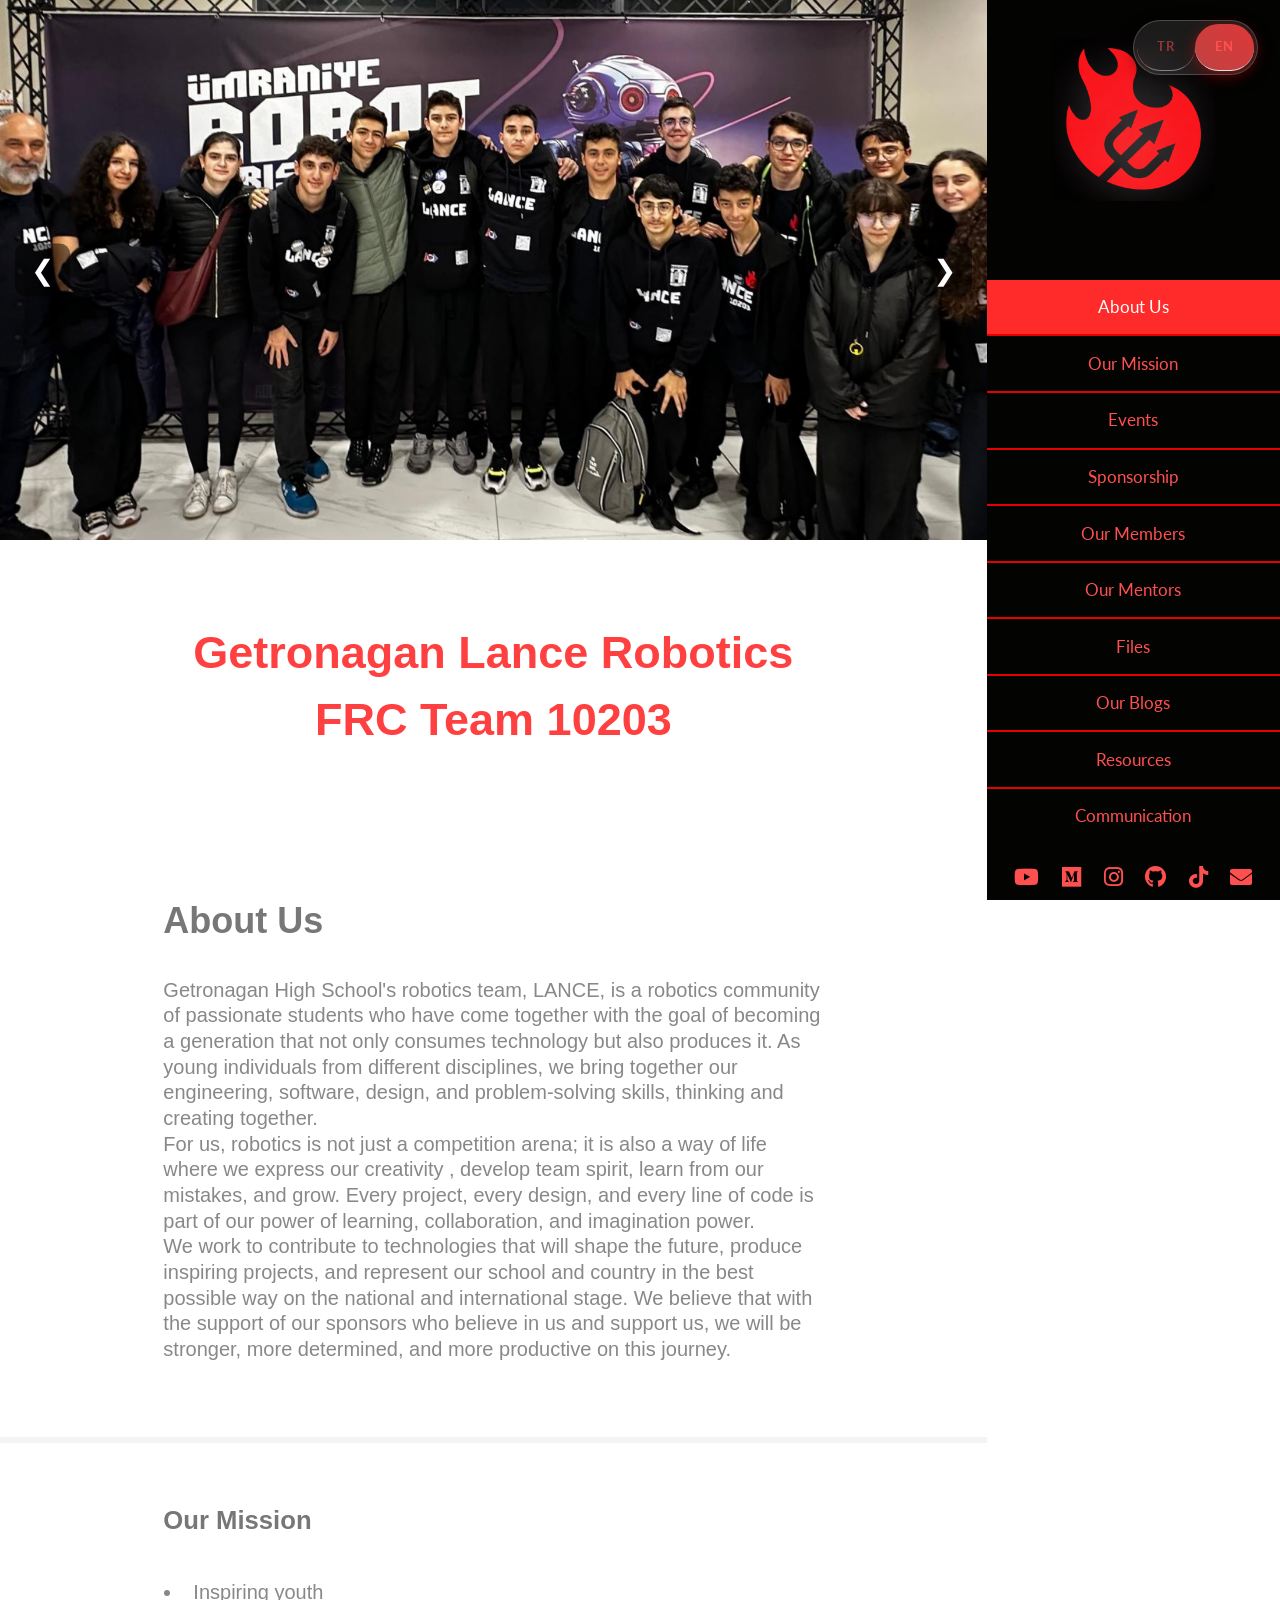
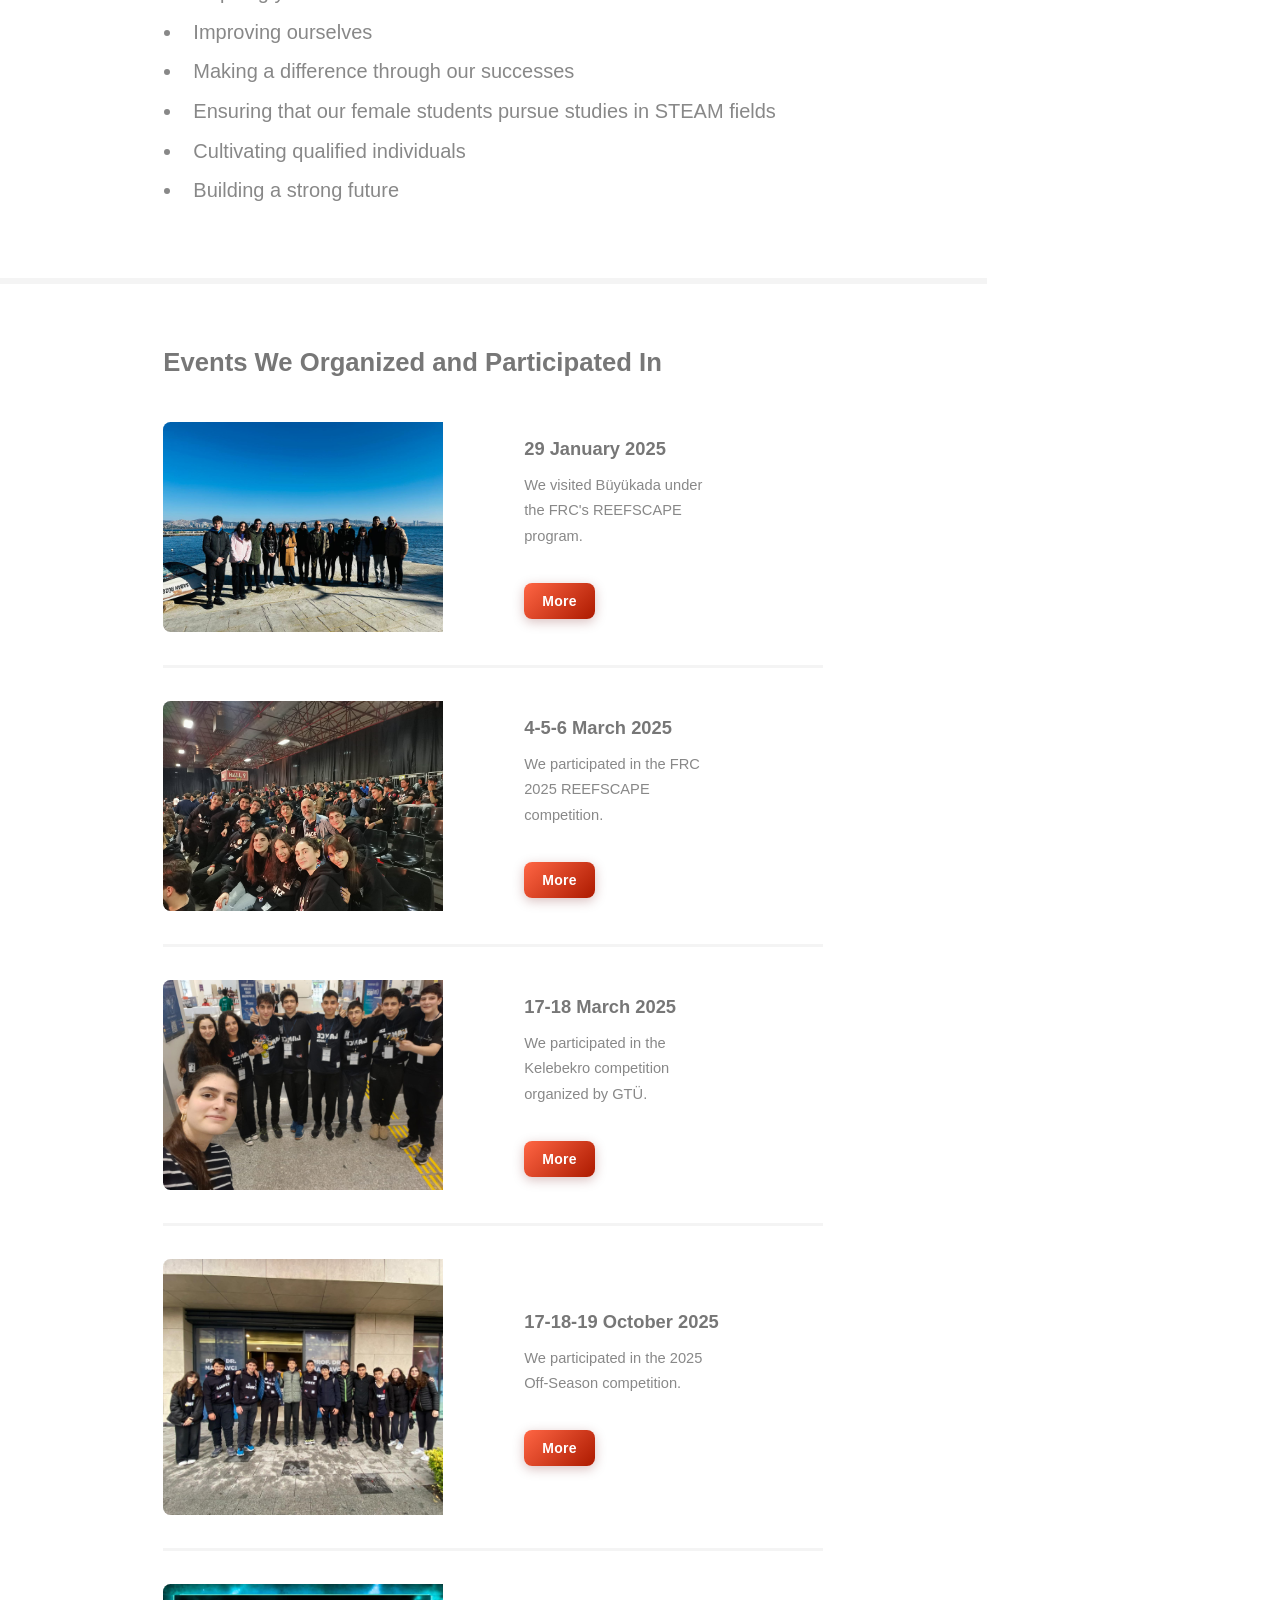
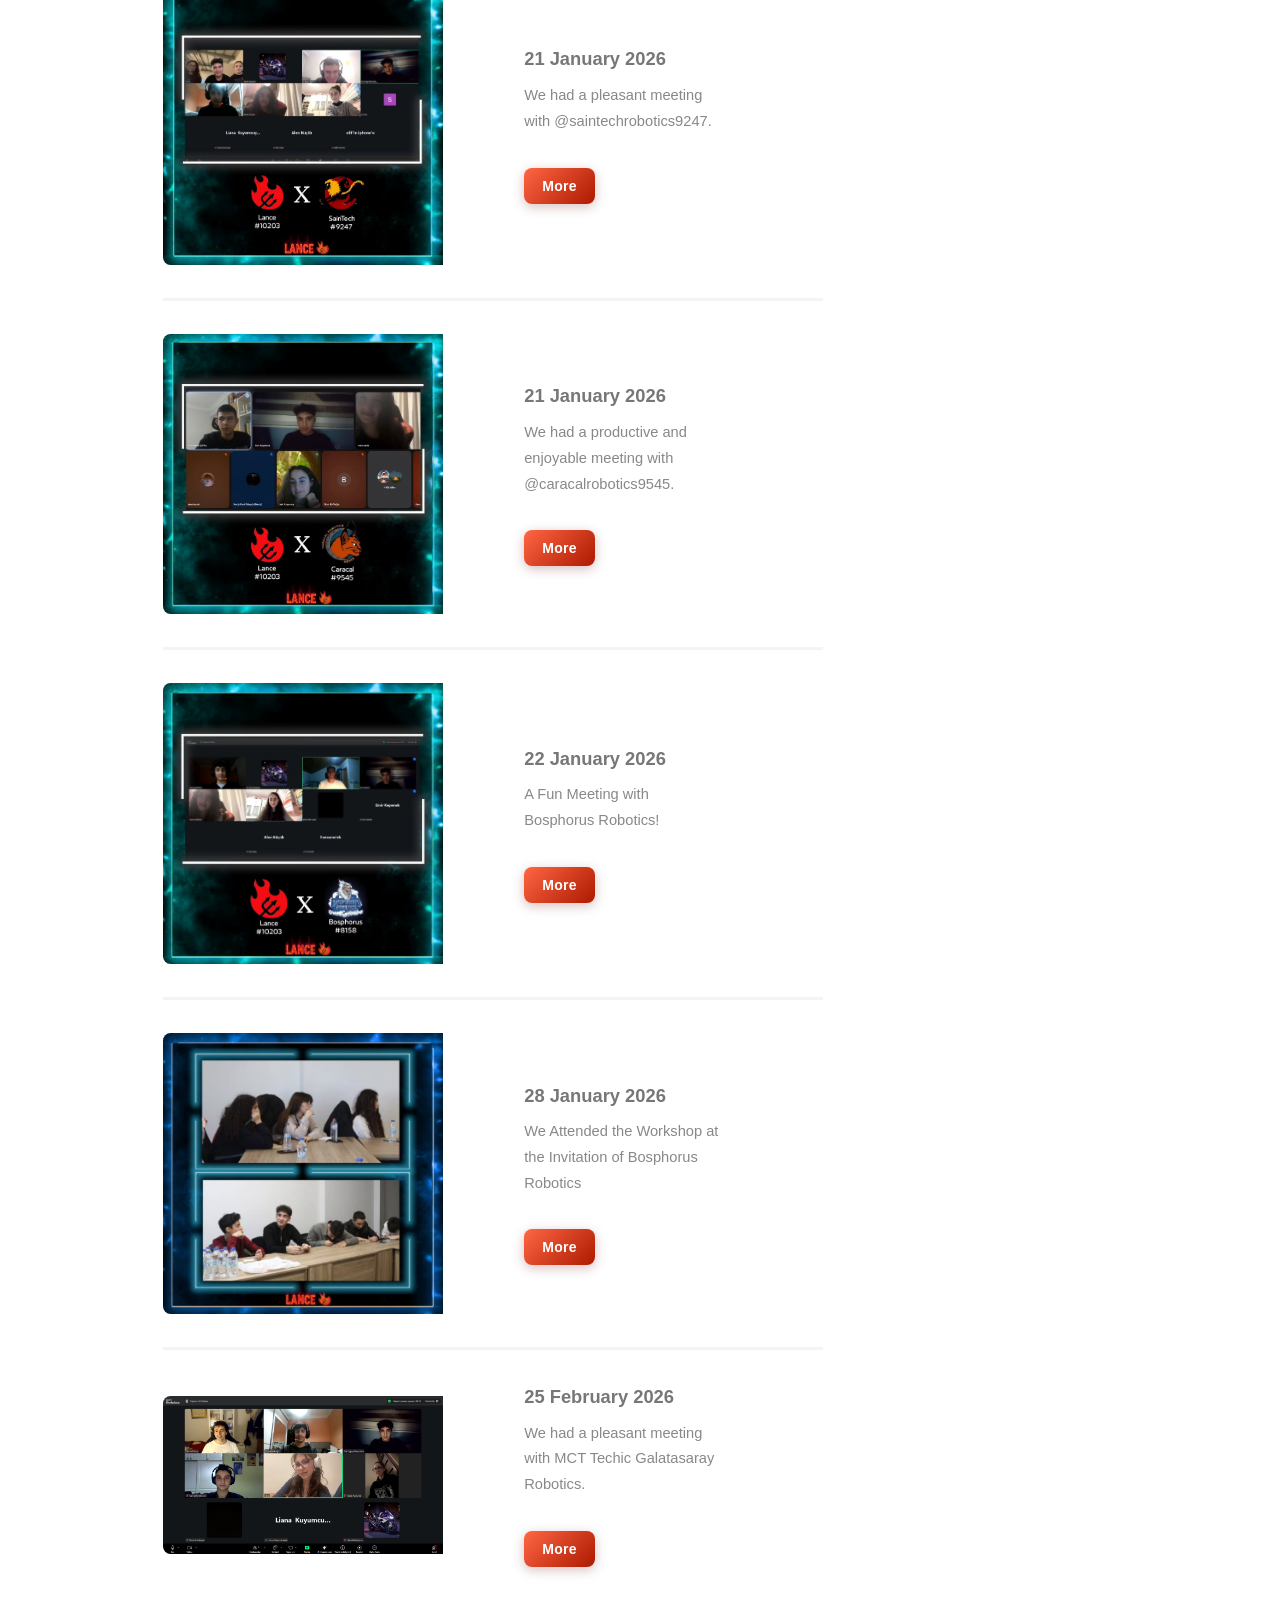
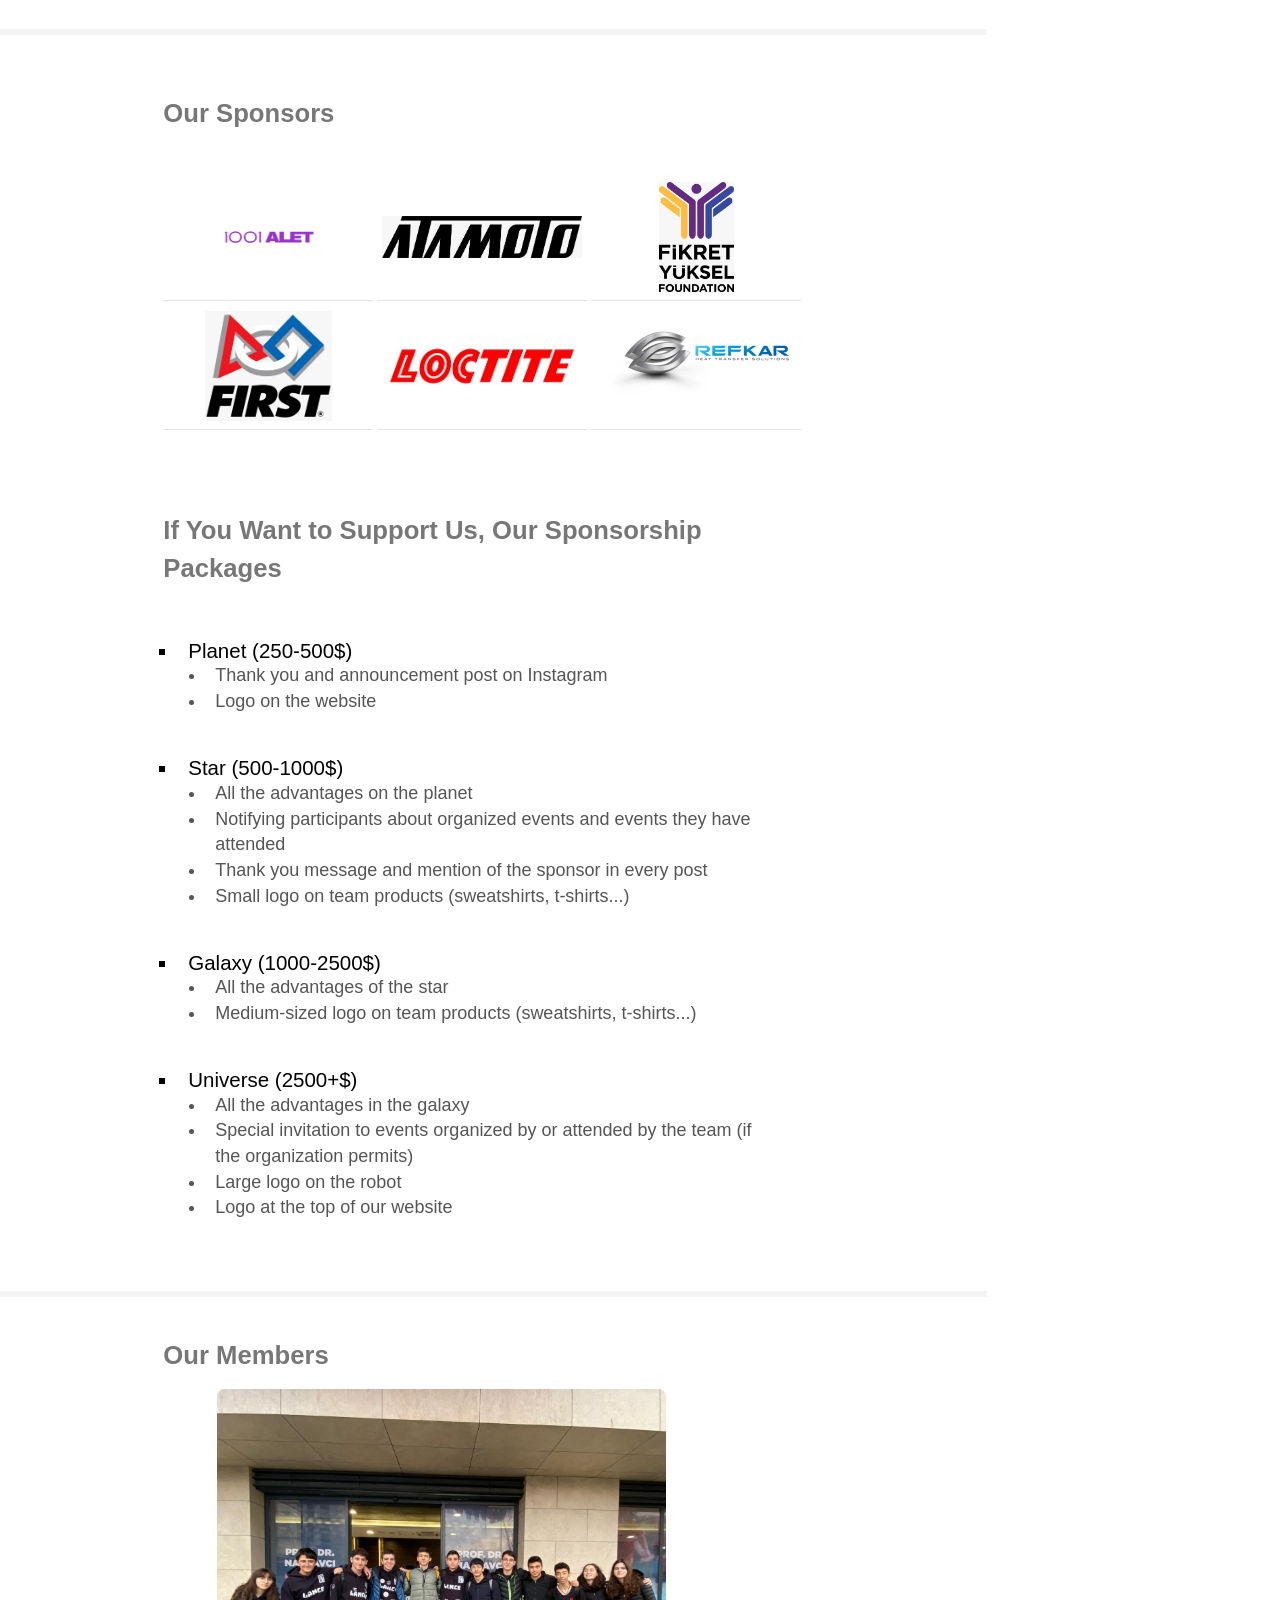
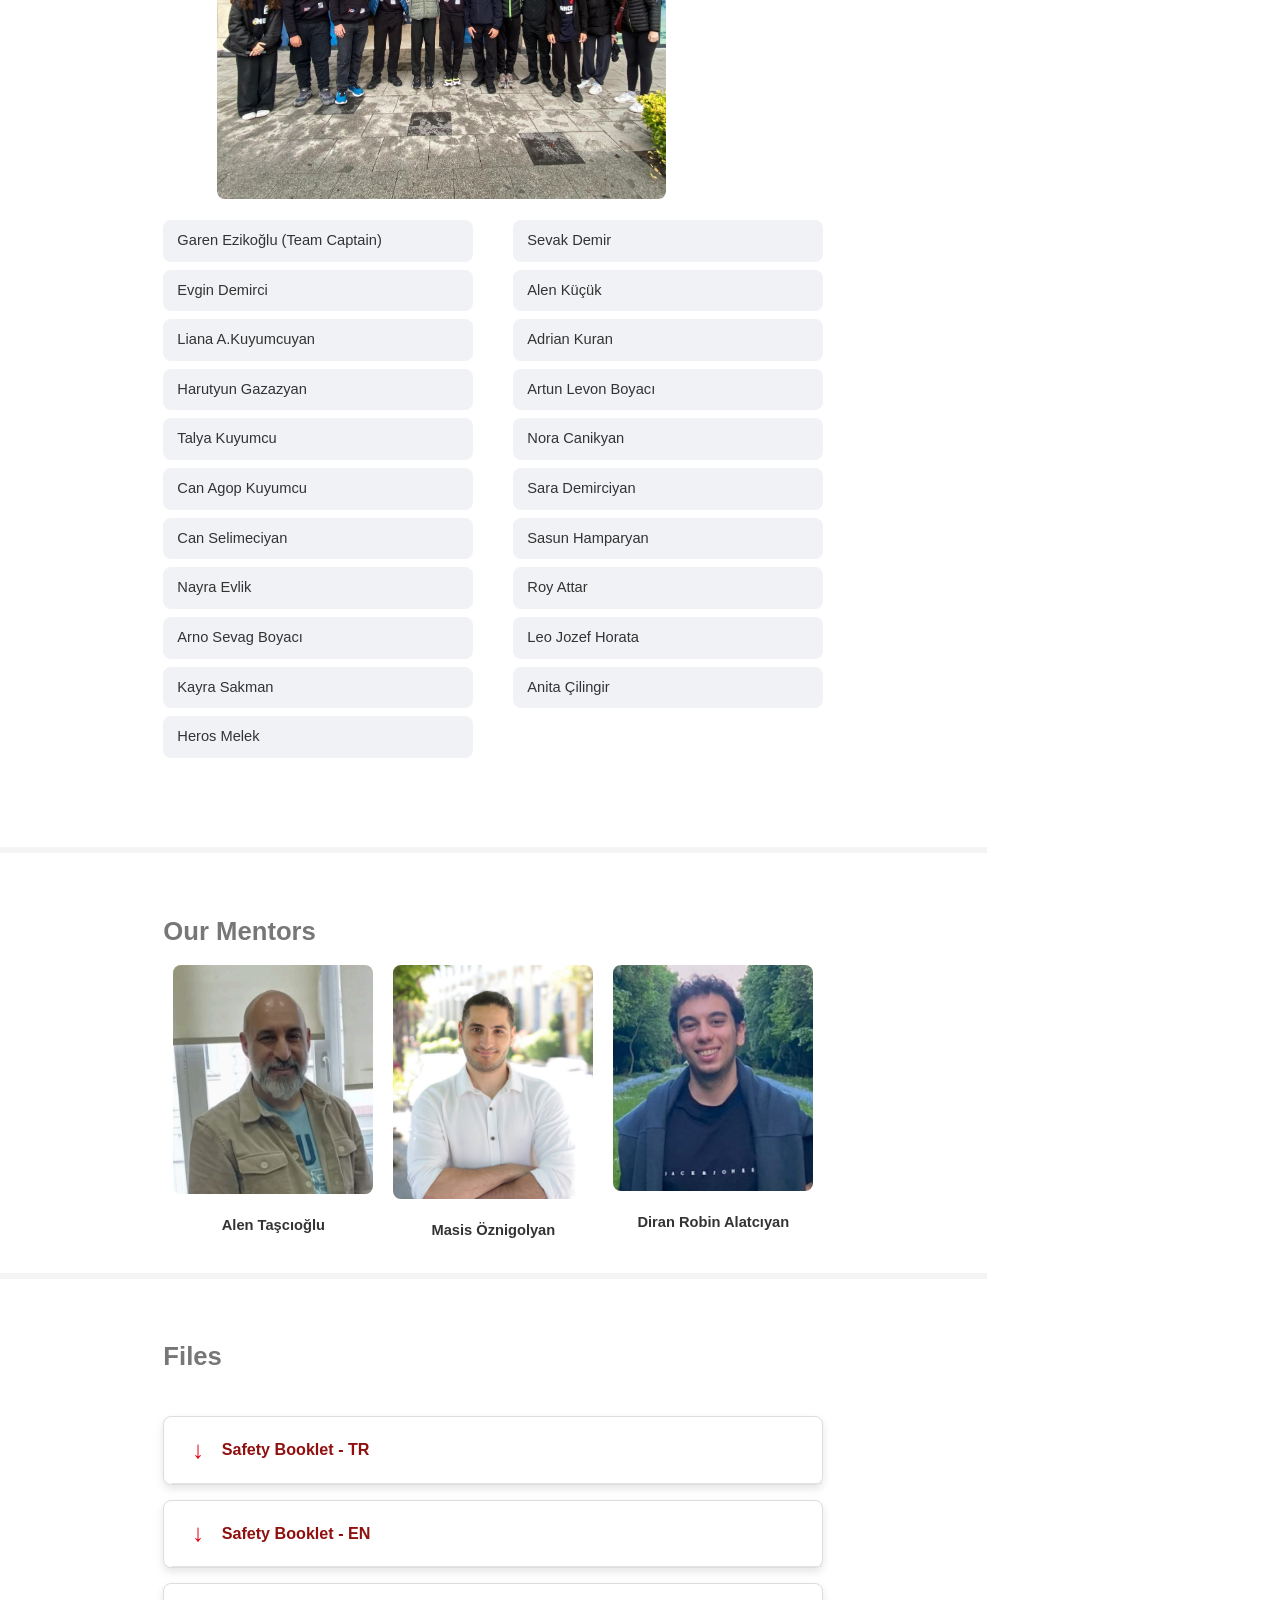
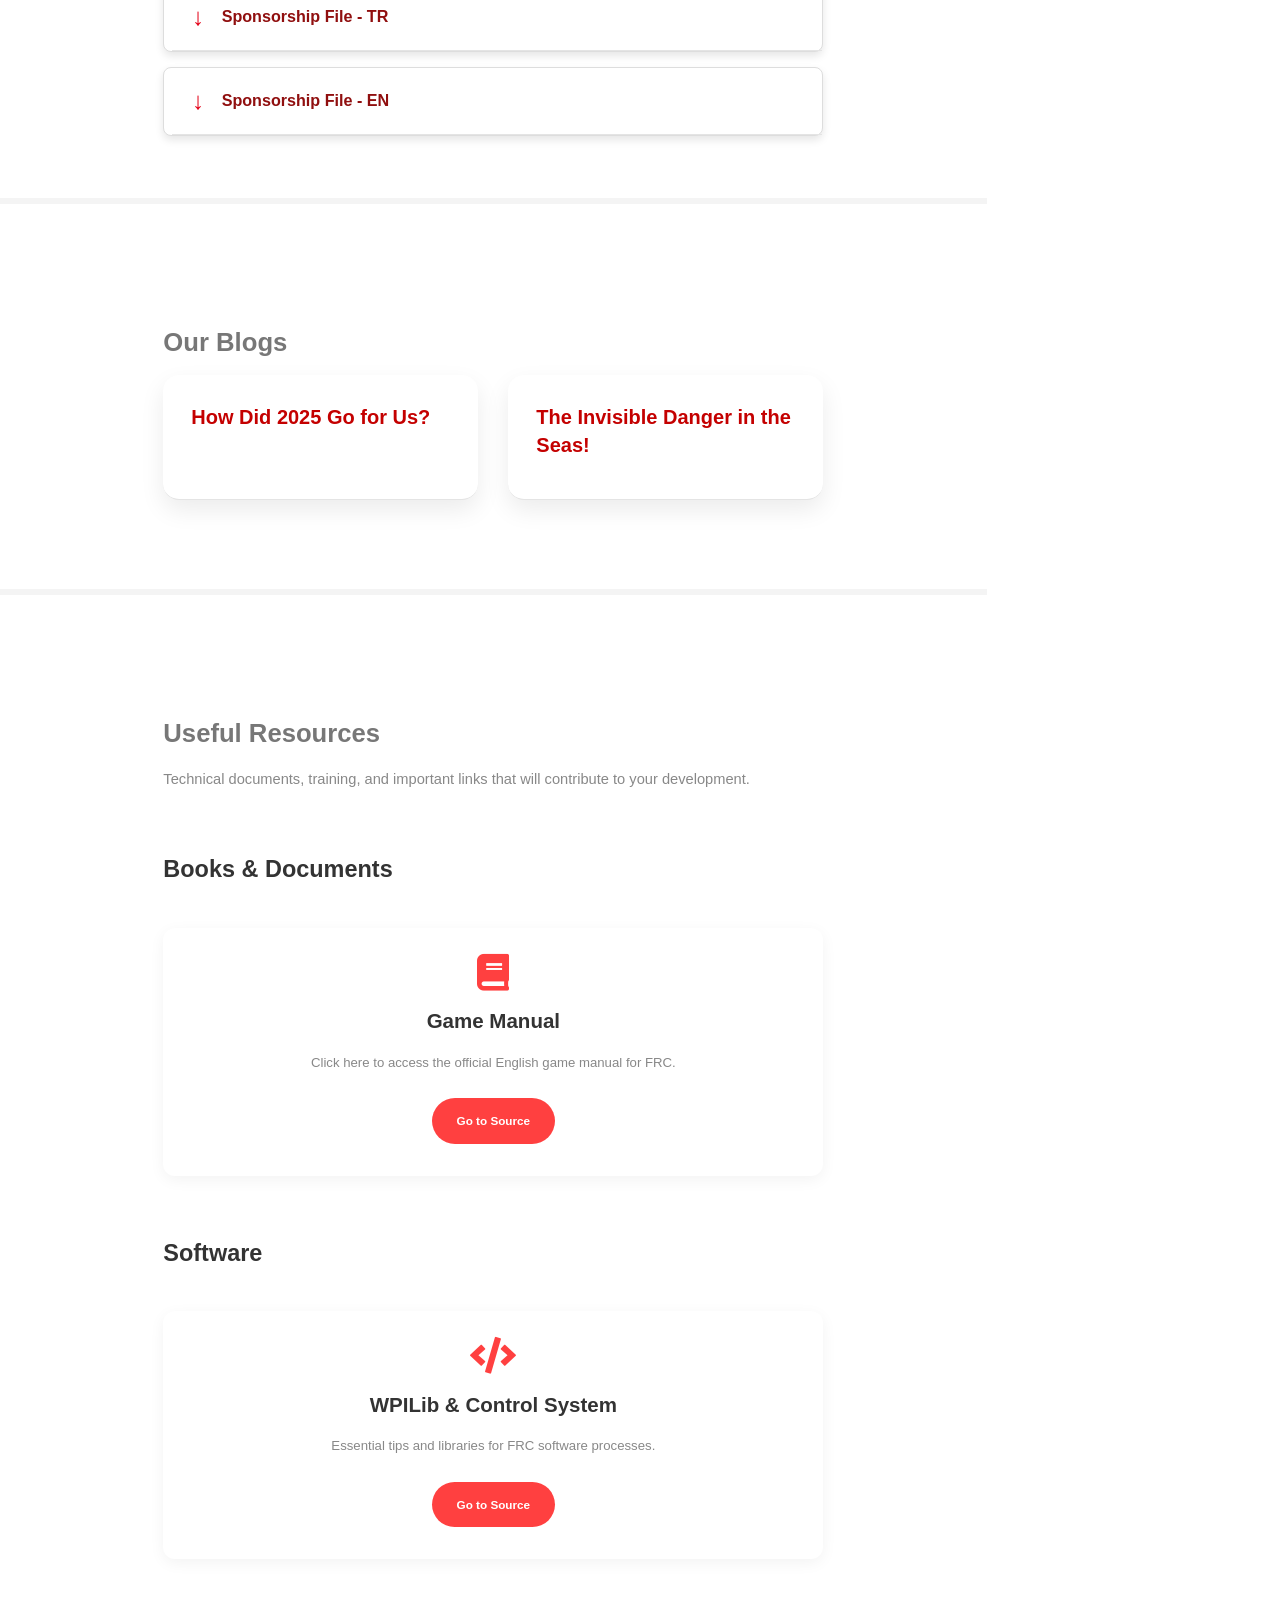
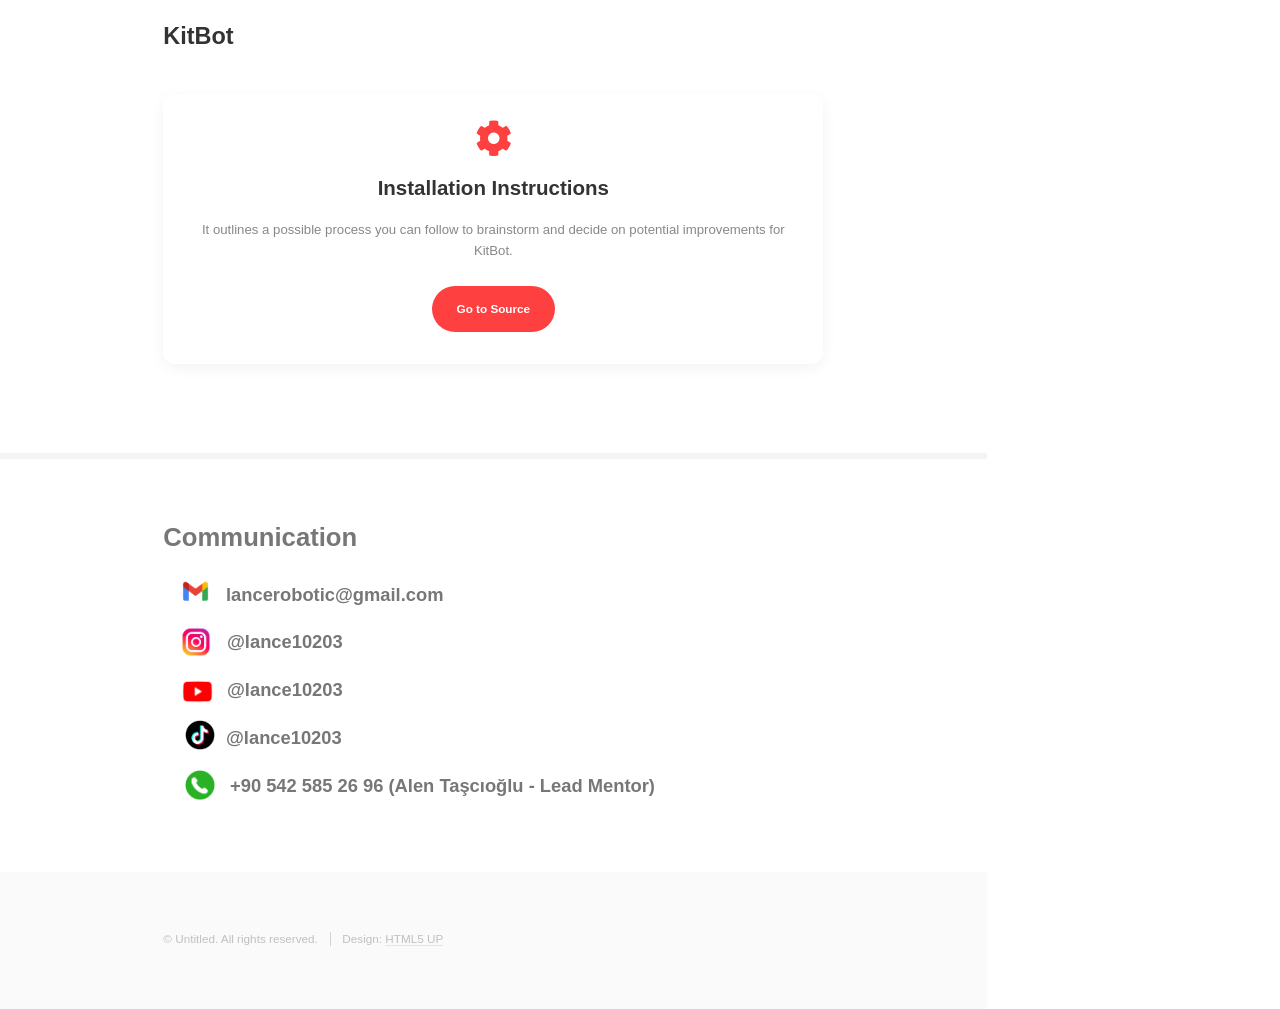
==== commit 72007a93: "galatasaray" ====
--- a/index-en.html
+++ b/index-en.html
@@ -246,6 +246,21 @@
 
 														We would like to extend our sincere thanks to everyone involved in this wonderful organization, especially the Bosphorus team.
             										</p>
+												</div>
+												<button class="more-btn">More</button>
+											</div>
+										</article>
+
+										<article>
+											<img class="image image-hover zoomable image-etkinliks" src="images/toplantilar/galatasaray.png" alt="" />
+											<div class="inner">
+												<h4>25 February 2026</h4>
+												<p class="summary">We had a pleasant meeting with MCT Techic Galatasaray Robotics.</p>
+												<div class="more-text" style="display: none;">
+            										<p>
+														At this meeting, we talked about our projects, shared our experiences, and evaluated the new season. This gathering, which was both educational and very enjoyable, was quite inspiring for us. 
+                                                        We are very happy that we were able to have such productive and sincere exchanges.       										
+													</p>
 												</div>
 												<button class="more-btn">More</button>
 											</div>
@@ -367,6 +382,7 @@
         									<li>Sasun Hamparyan</li>
 											<li>Roy Attar</li>
         									<li>Leo Jozef Horata</li>
+											<li>Anita Çilingir</li>
       									</ul>
     								</div>
 							</section>
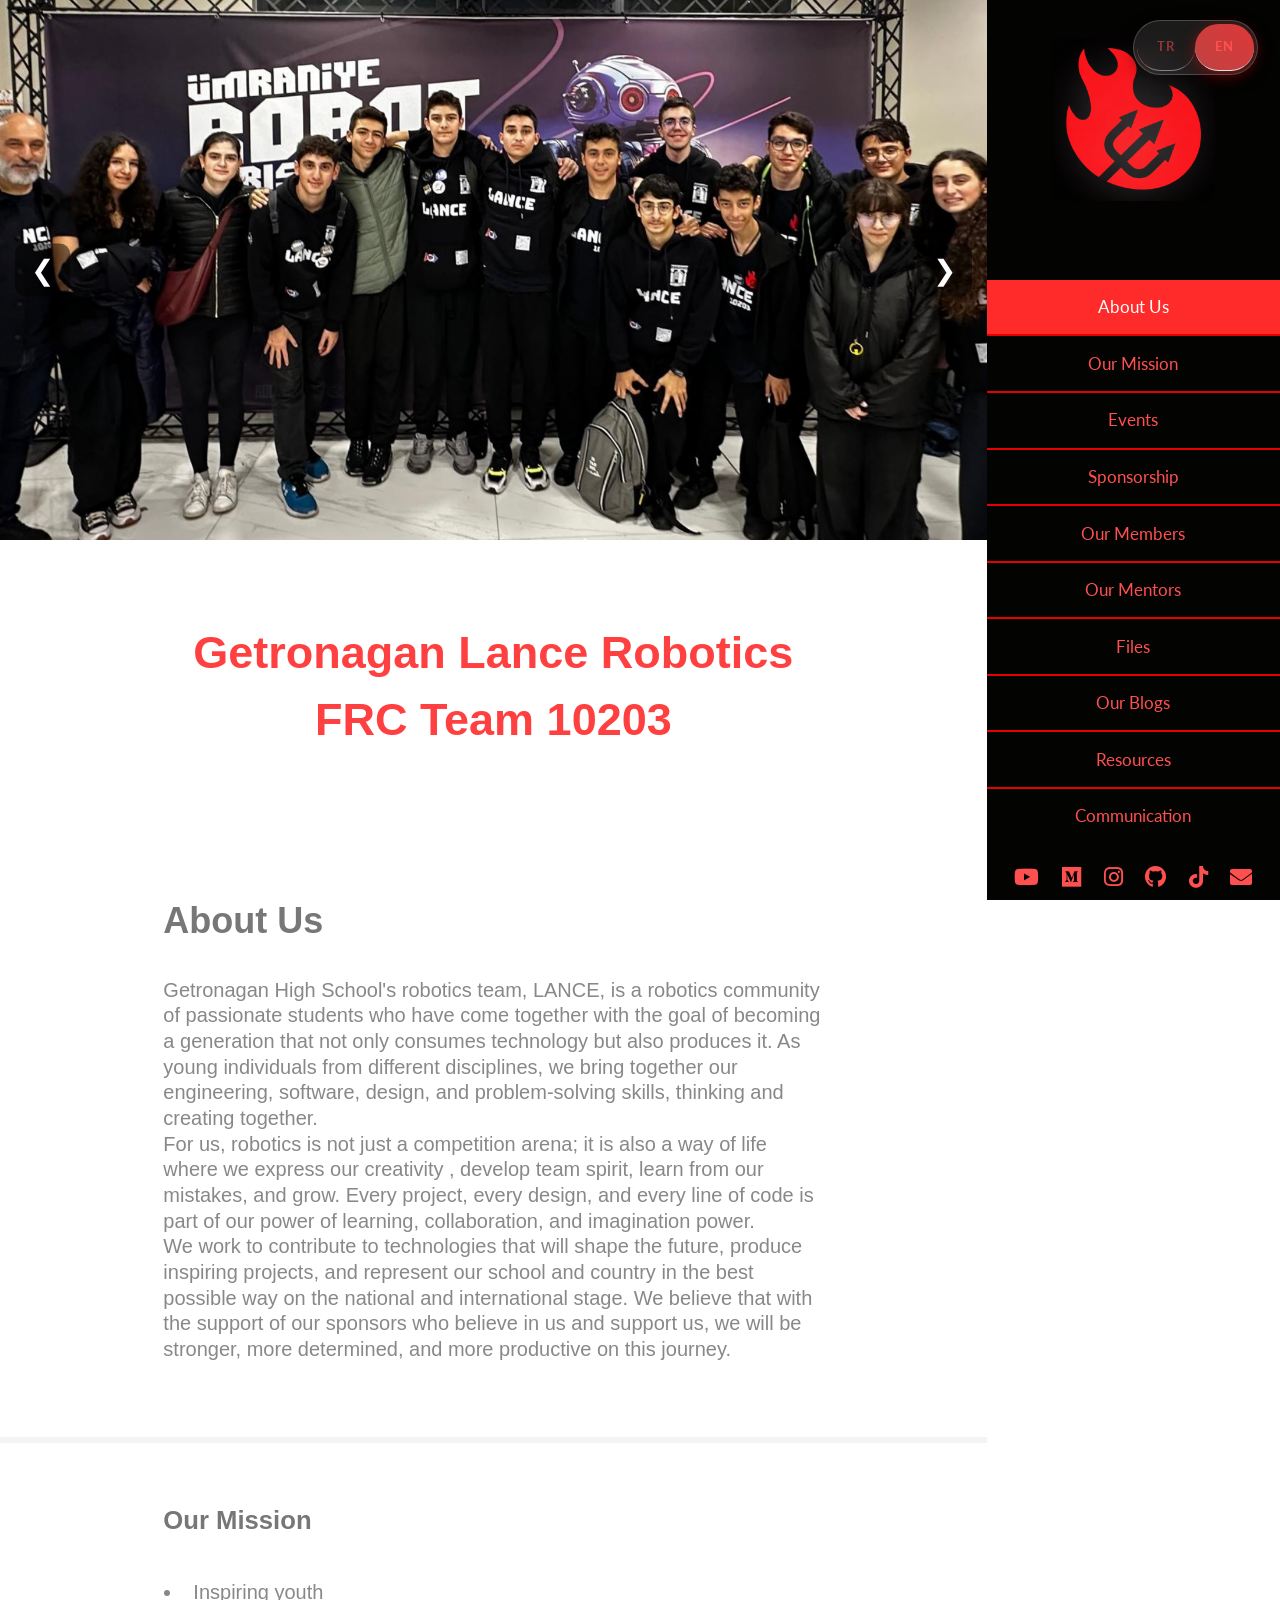
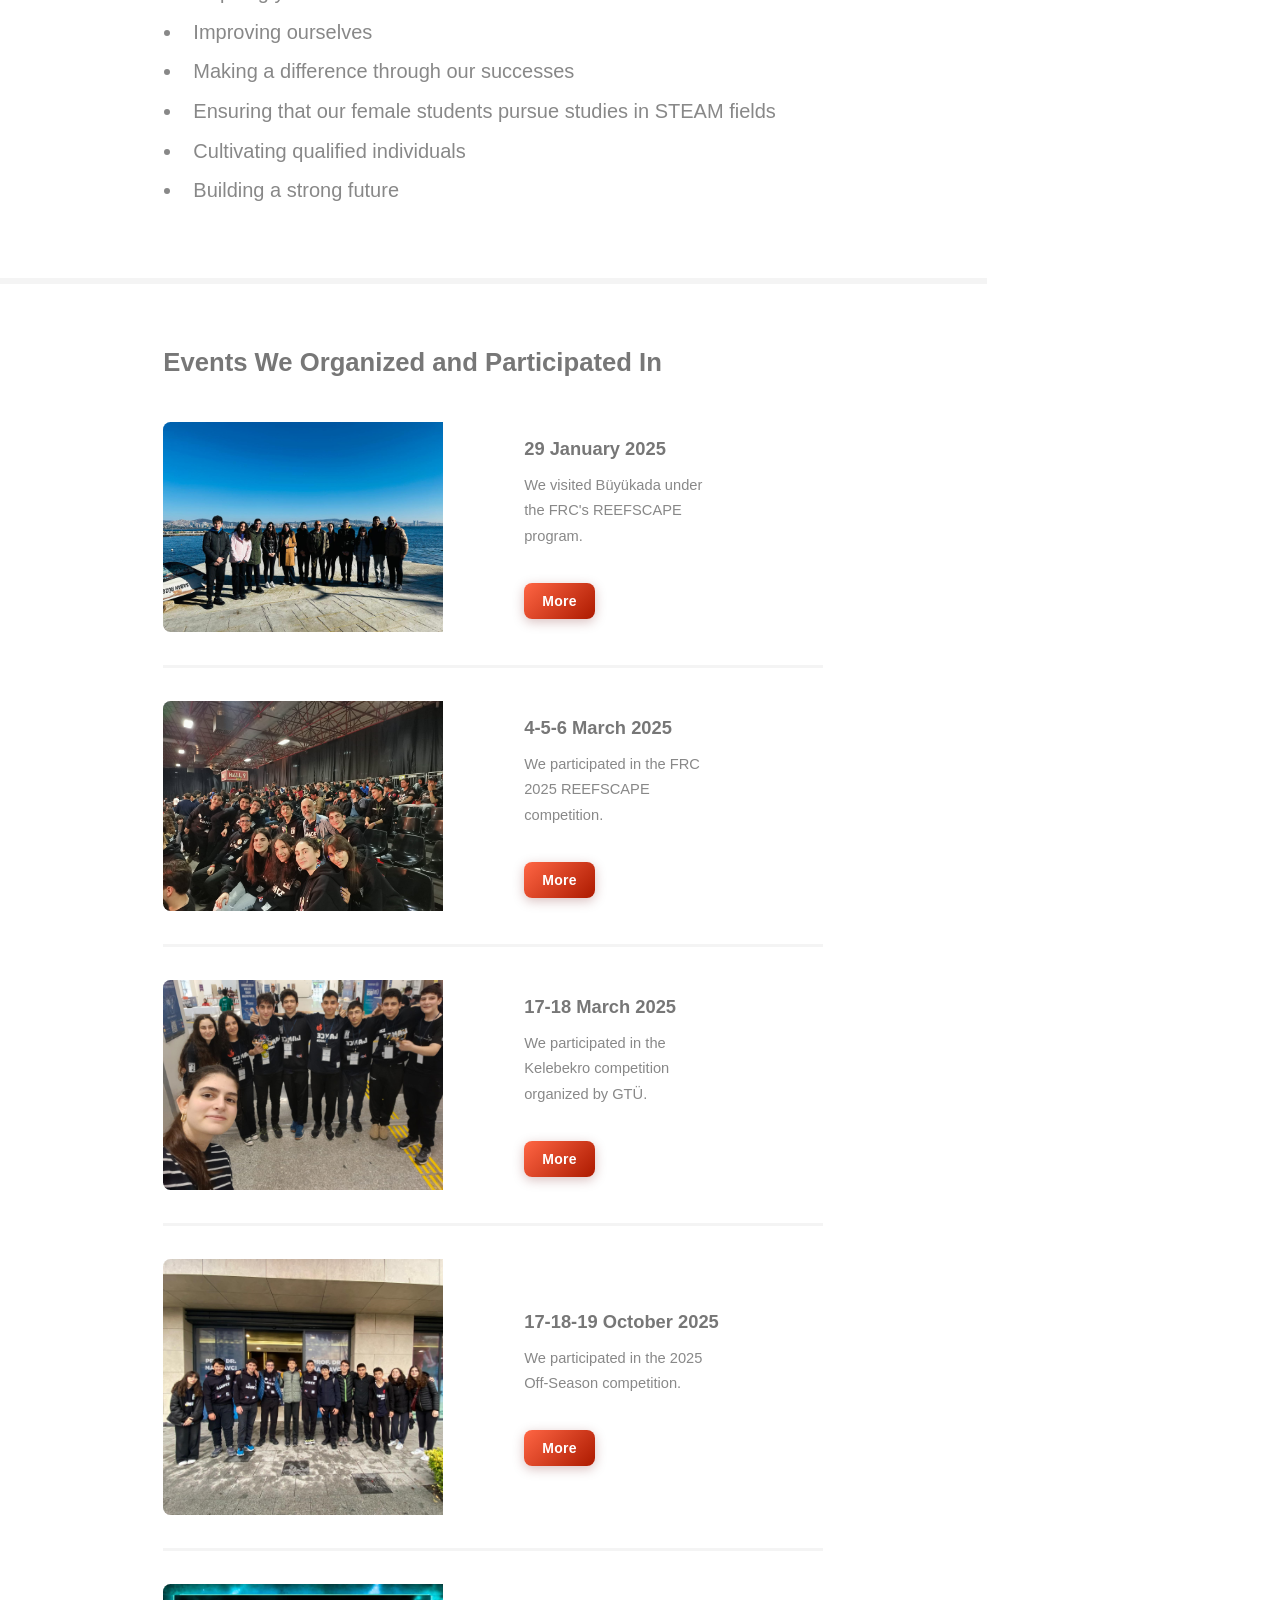
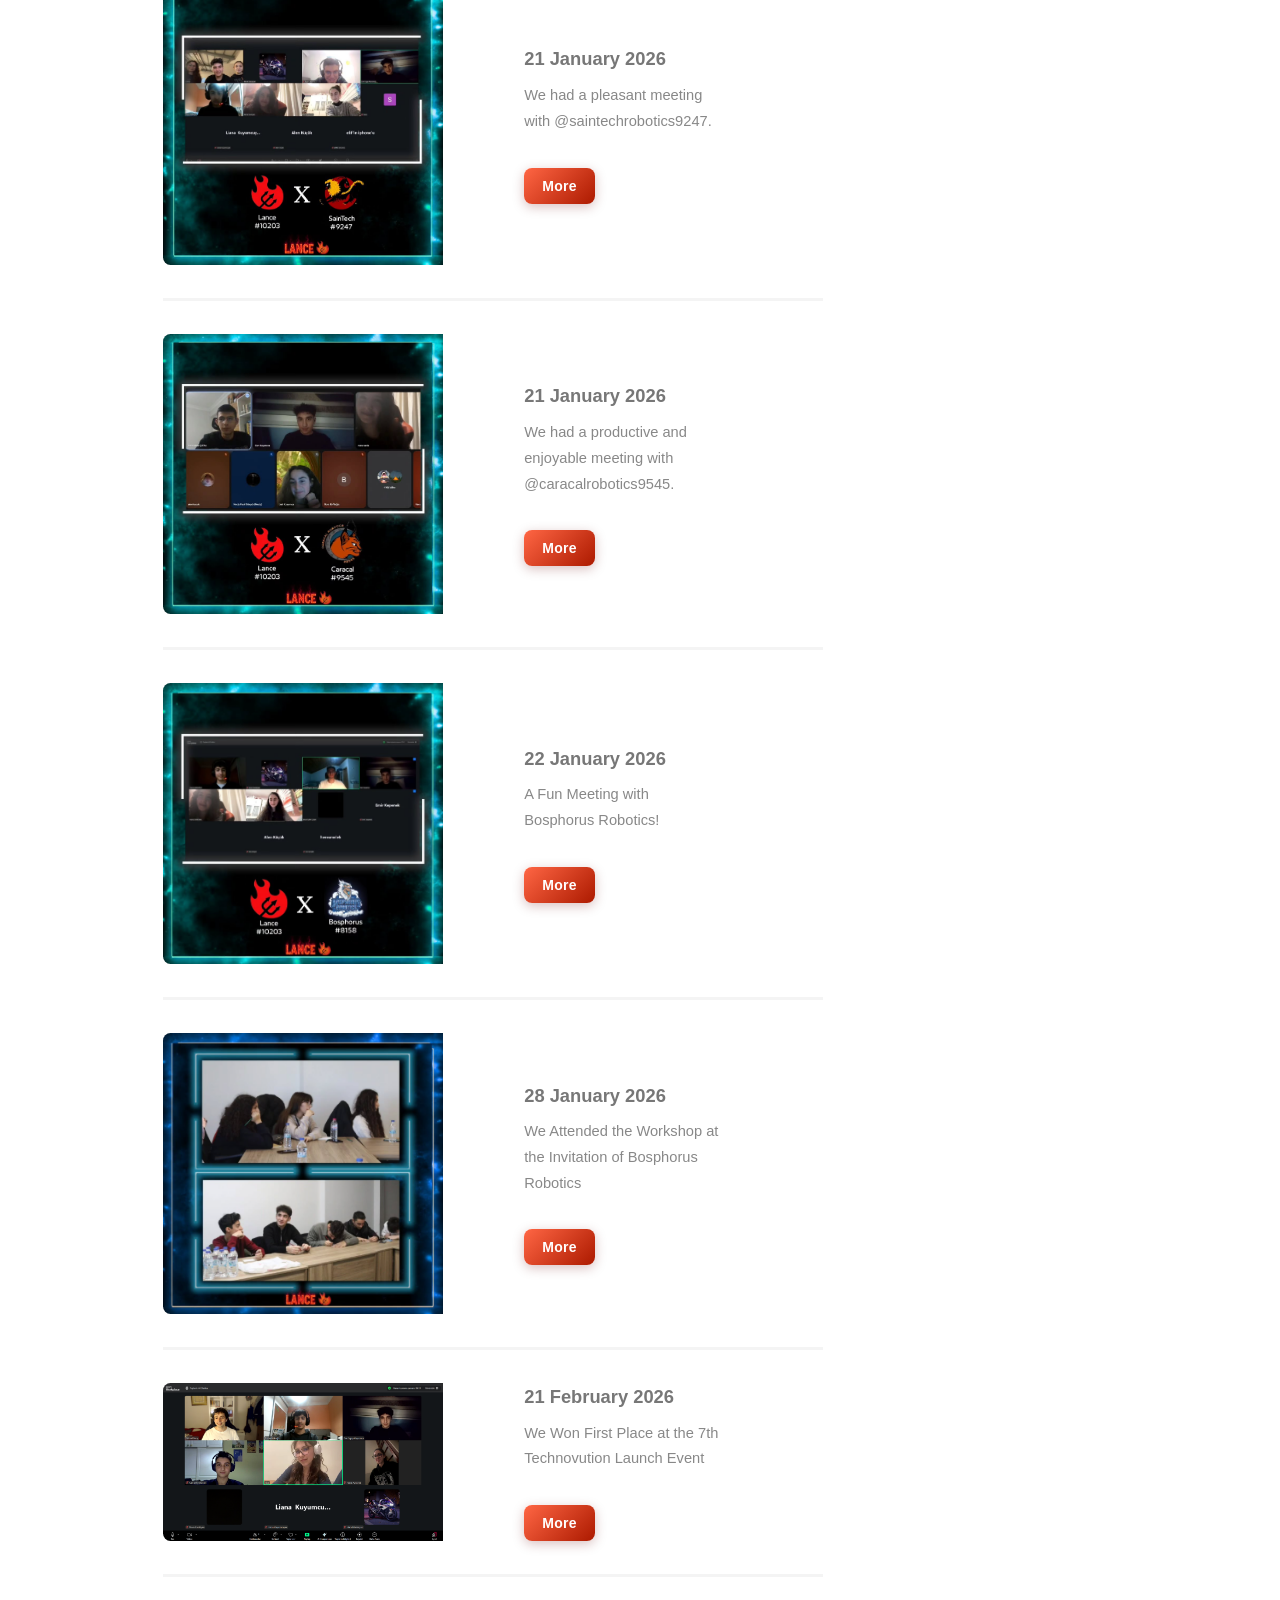
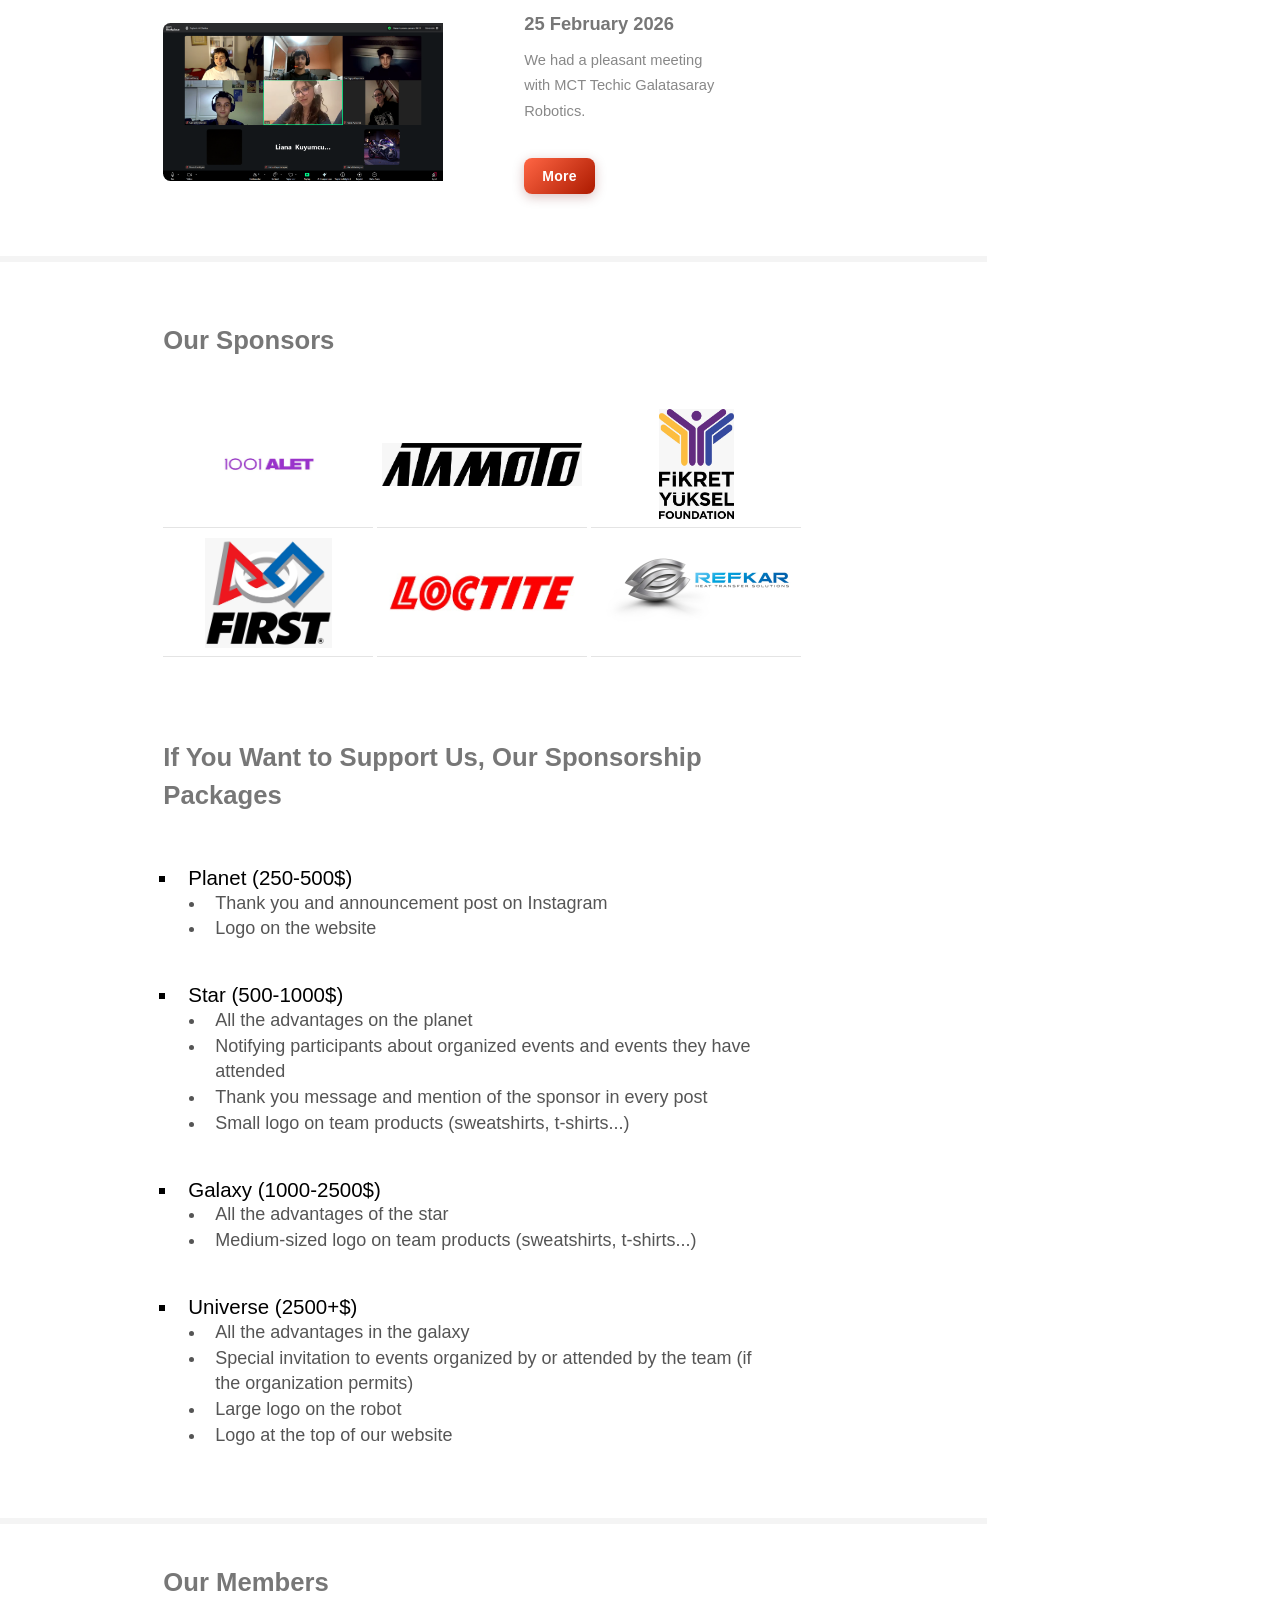
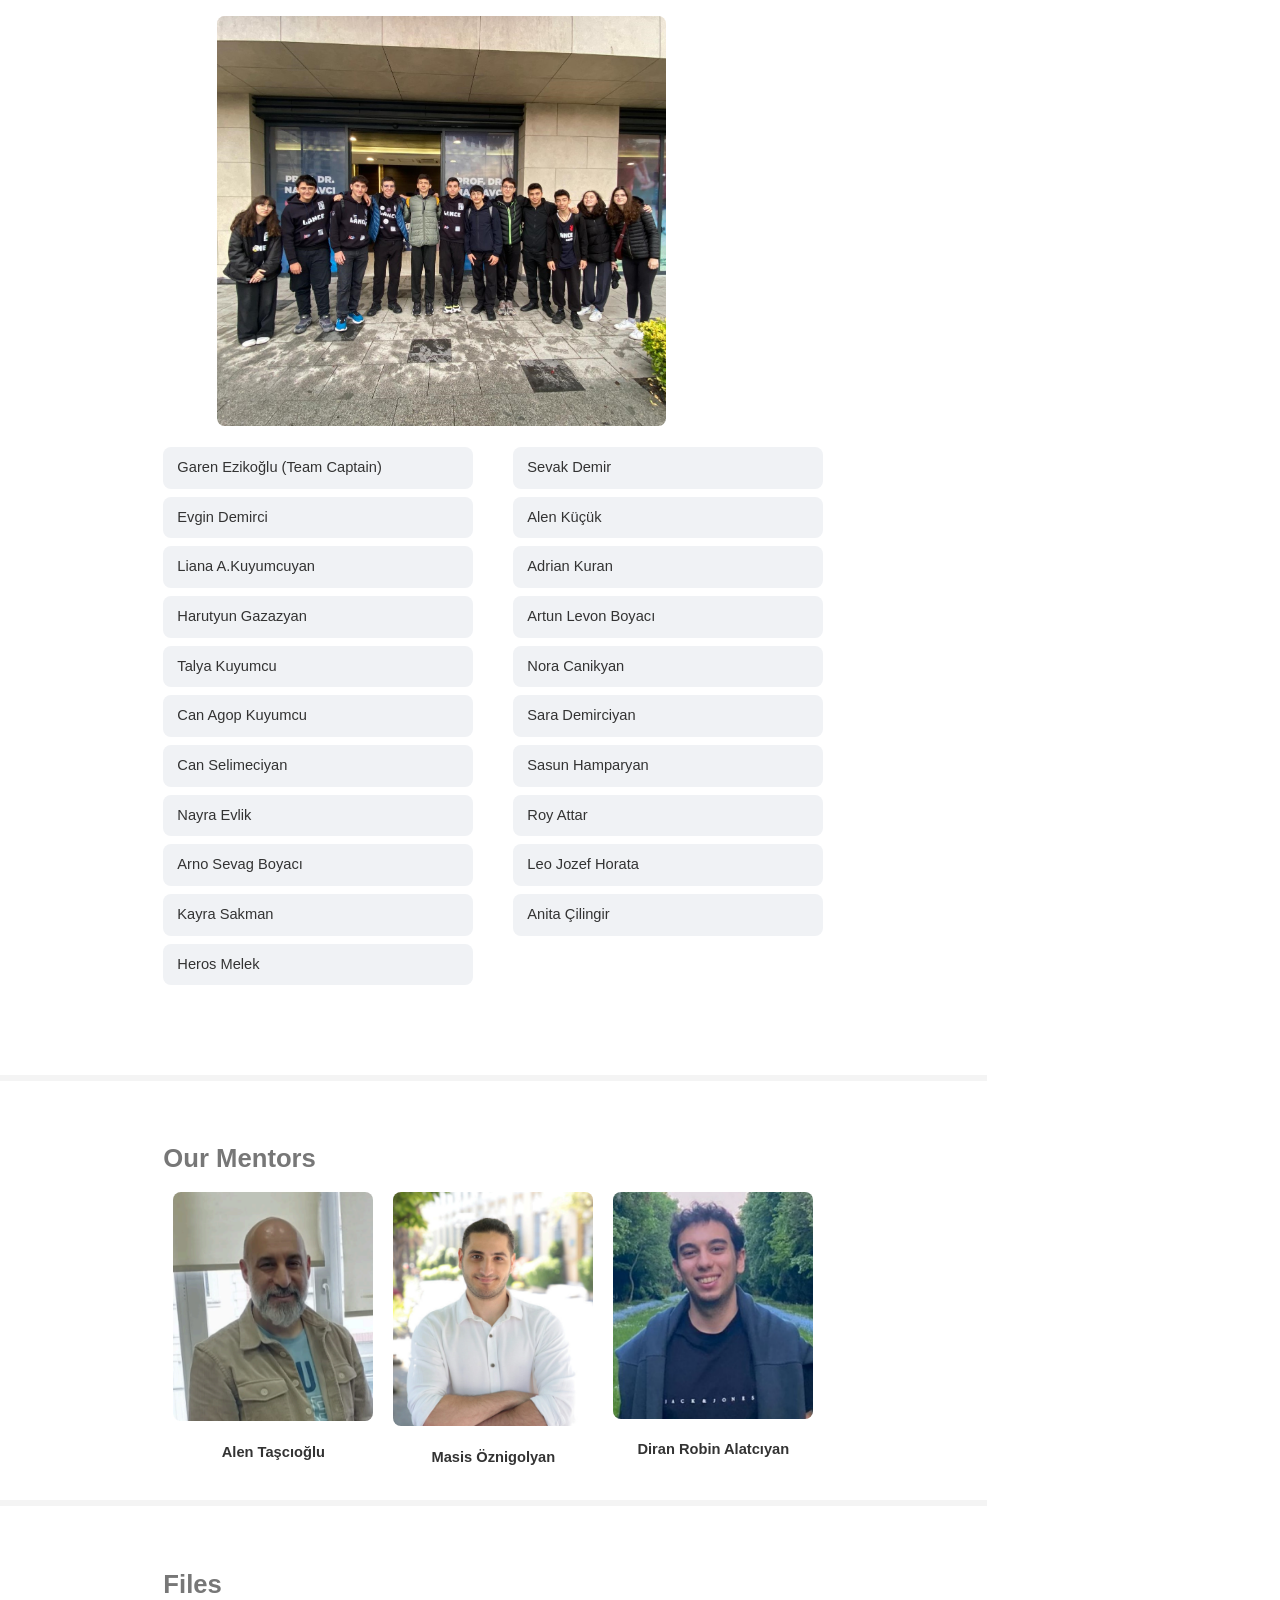
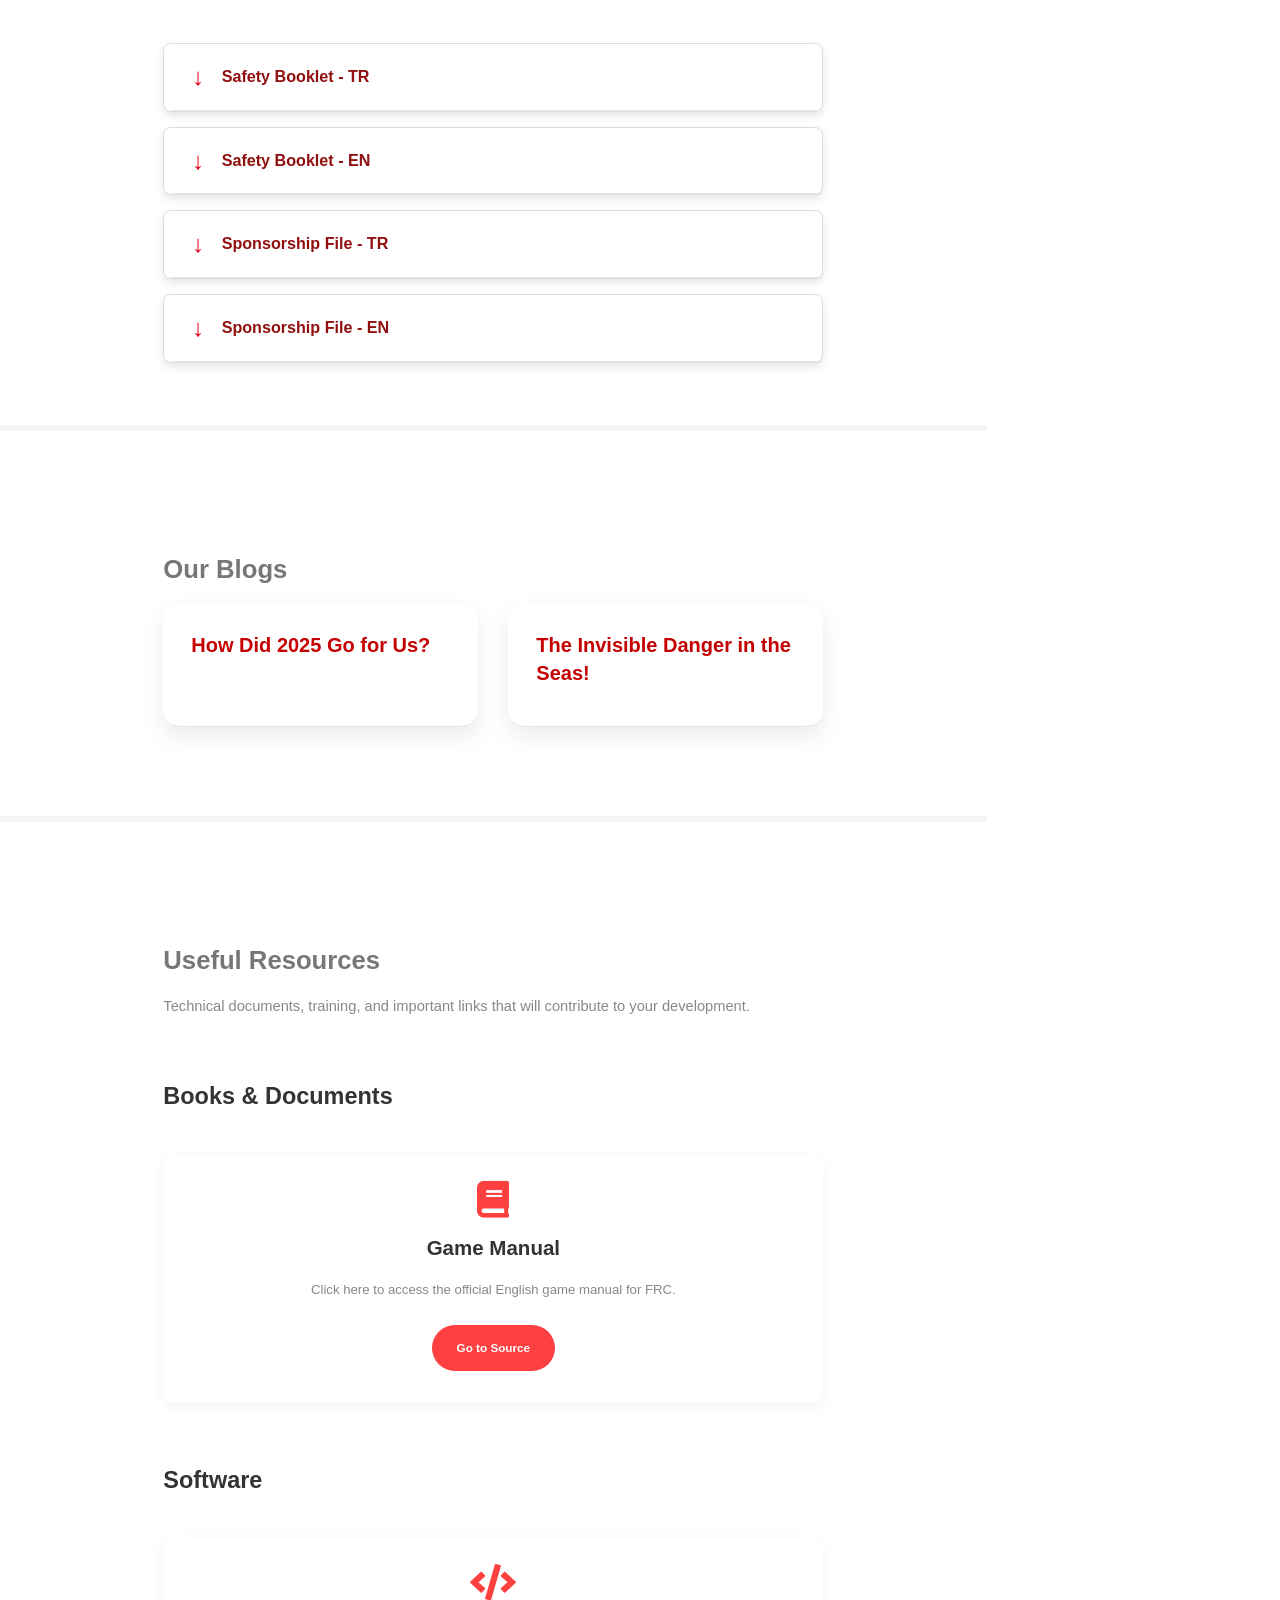
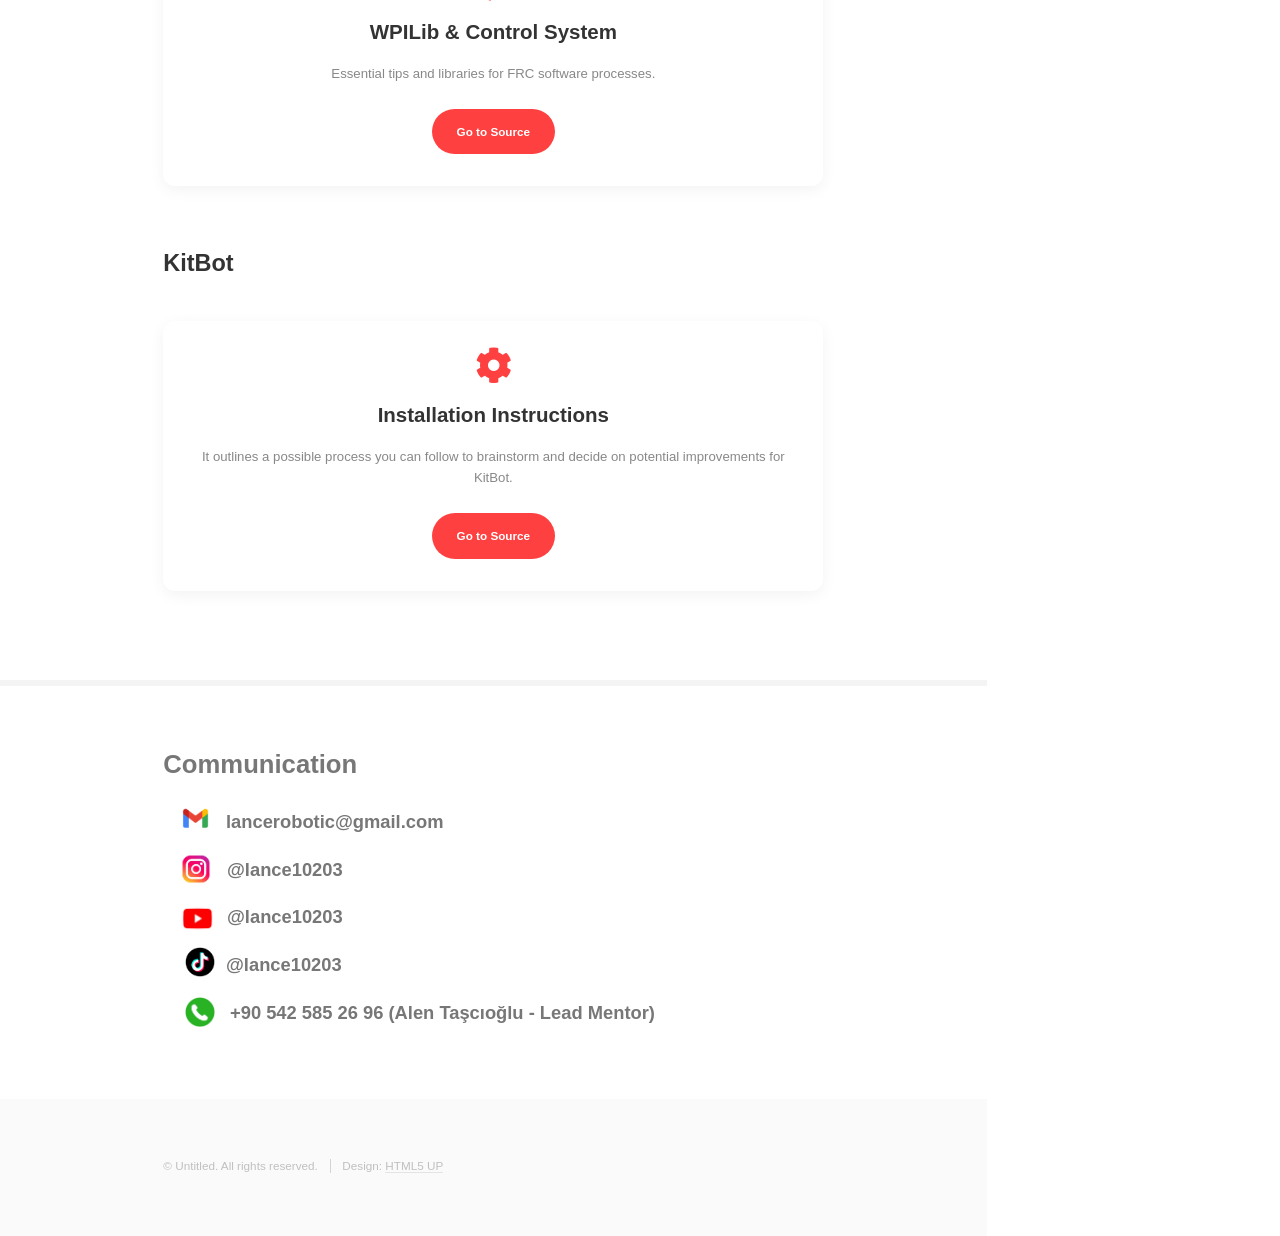
==== commit 67b572d4: "technovution" ====
--- a/index-en.html
+++ b/index-en.html
@@ -246,6 +246,23 @@
 
 														We would like to extend our sincere thanks to everyone involved in this wonderful organization, especially the Bosphorus team.
             										</p>
+												</div>
+												<button class="more-btn">More</button>
+											</div>
+										</article>
+
+										<article>
+											<img class="image image-hover zoomable image-etkinliks" src="images/toplantilar/galatasaray.png" alt="" />
+											<div class="inner">
+												<h4>21 February 2026</h4>
+												<p class="summary">We Won First Place at the 7th Technovution Launch Event</p>
+												<div class="more-text" style="display: none;">
+            										<p>
+                                                        The 7th Technovation Launch Event, an international organization aimed at empowering girls in entrepreneurship and STEM fields, took place on February 21 at SabancıDx Digital Campus, hosted by Hisar Schools.
+Our team won first place with their idea and application of “Transparent Productivity” developed under the 12th Sustainable Development Goal: Responsible Consumption and Production.
+The Technovation Girls Challenge brings together girls from around the world every year, encouraging them to develop solutions to problems they observe in their communities. Participants develop a mobile application or artificial intelligence model in line with the 17 Sustainable Development Goals set by the United Nations.
+Our team presented a strong model in terms of social awareness and digital innovation by offering a technology-based solution to issues of transparency, sustainability, and conscious consumption in production processes.            																								
+													</p>
 												</div>
 												<button class="more-btn">More</button>
 											</div>
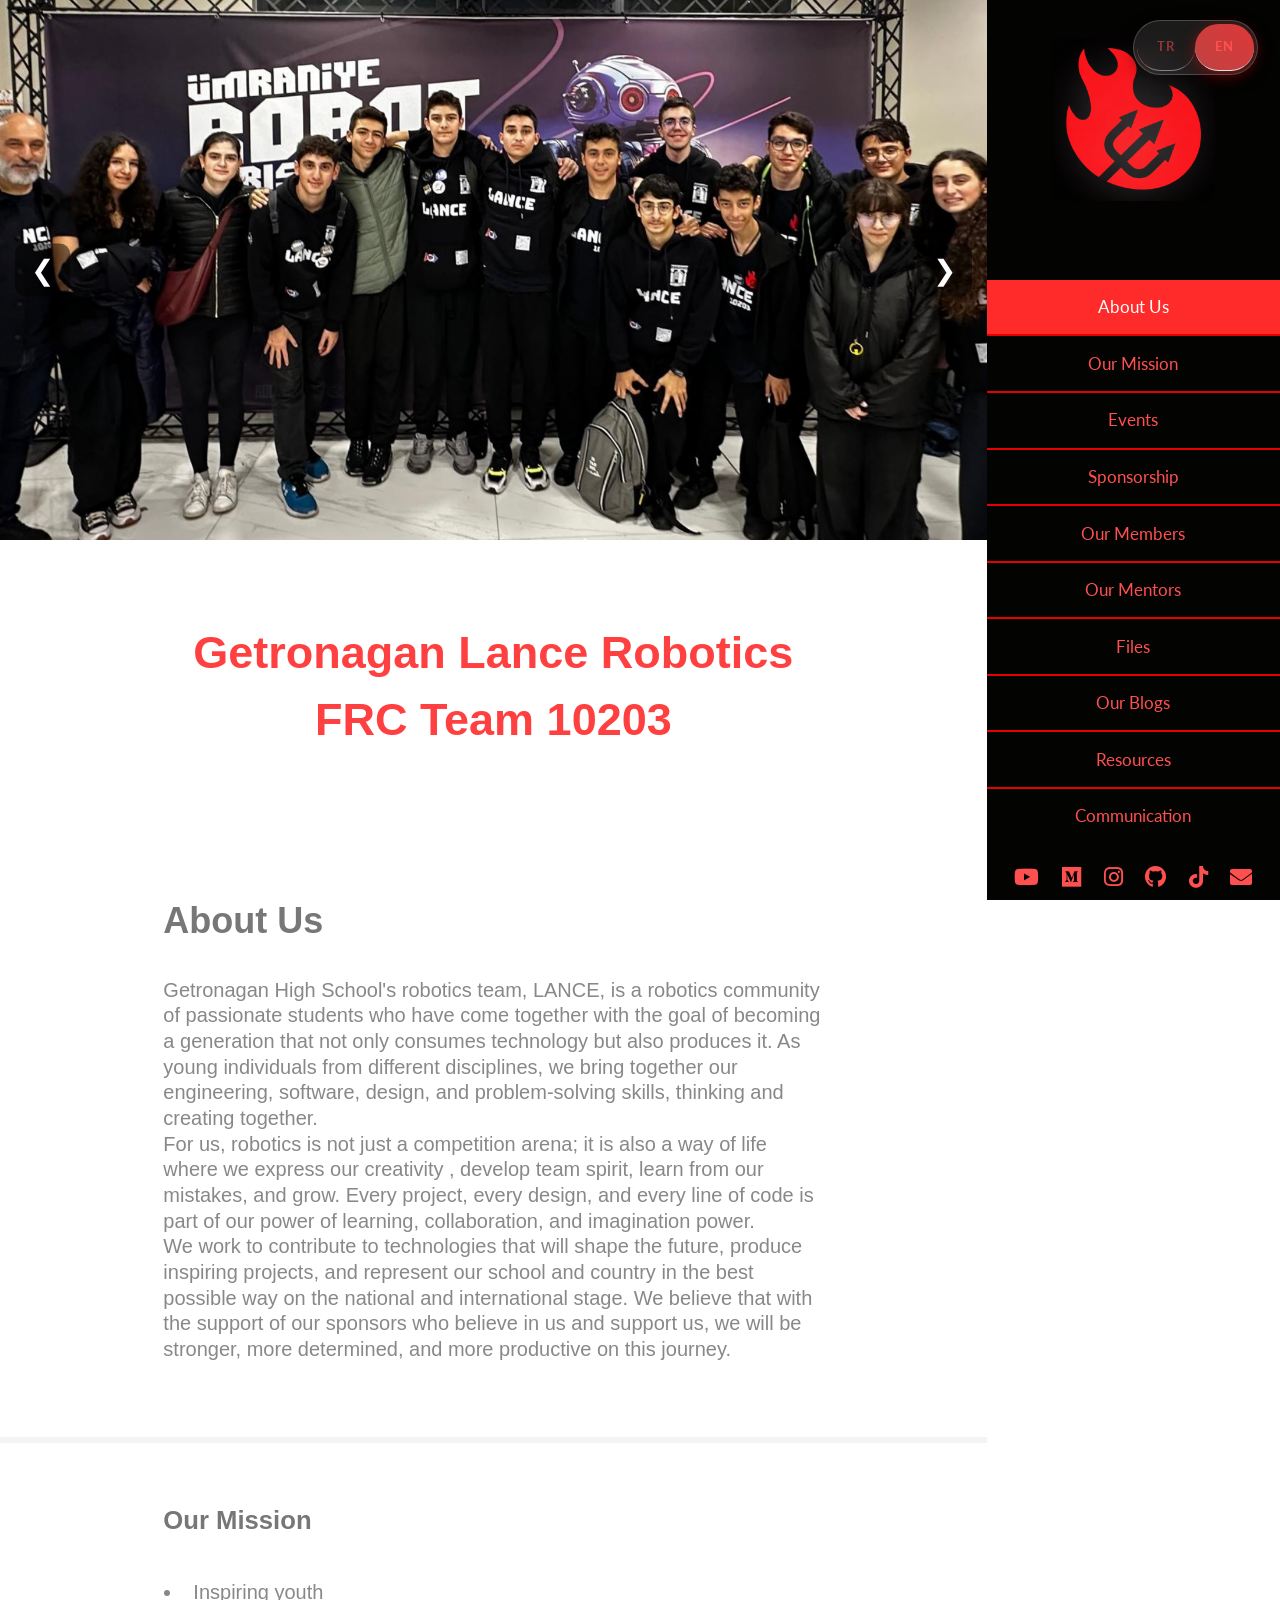
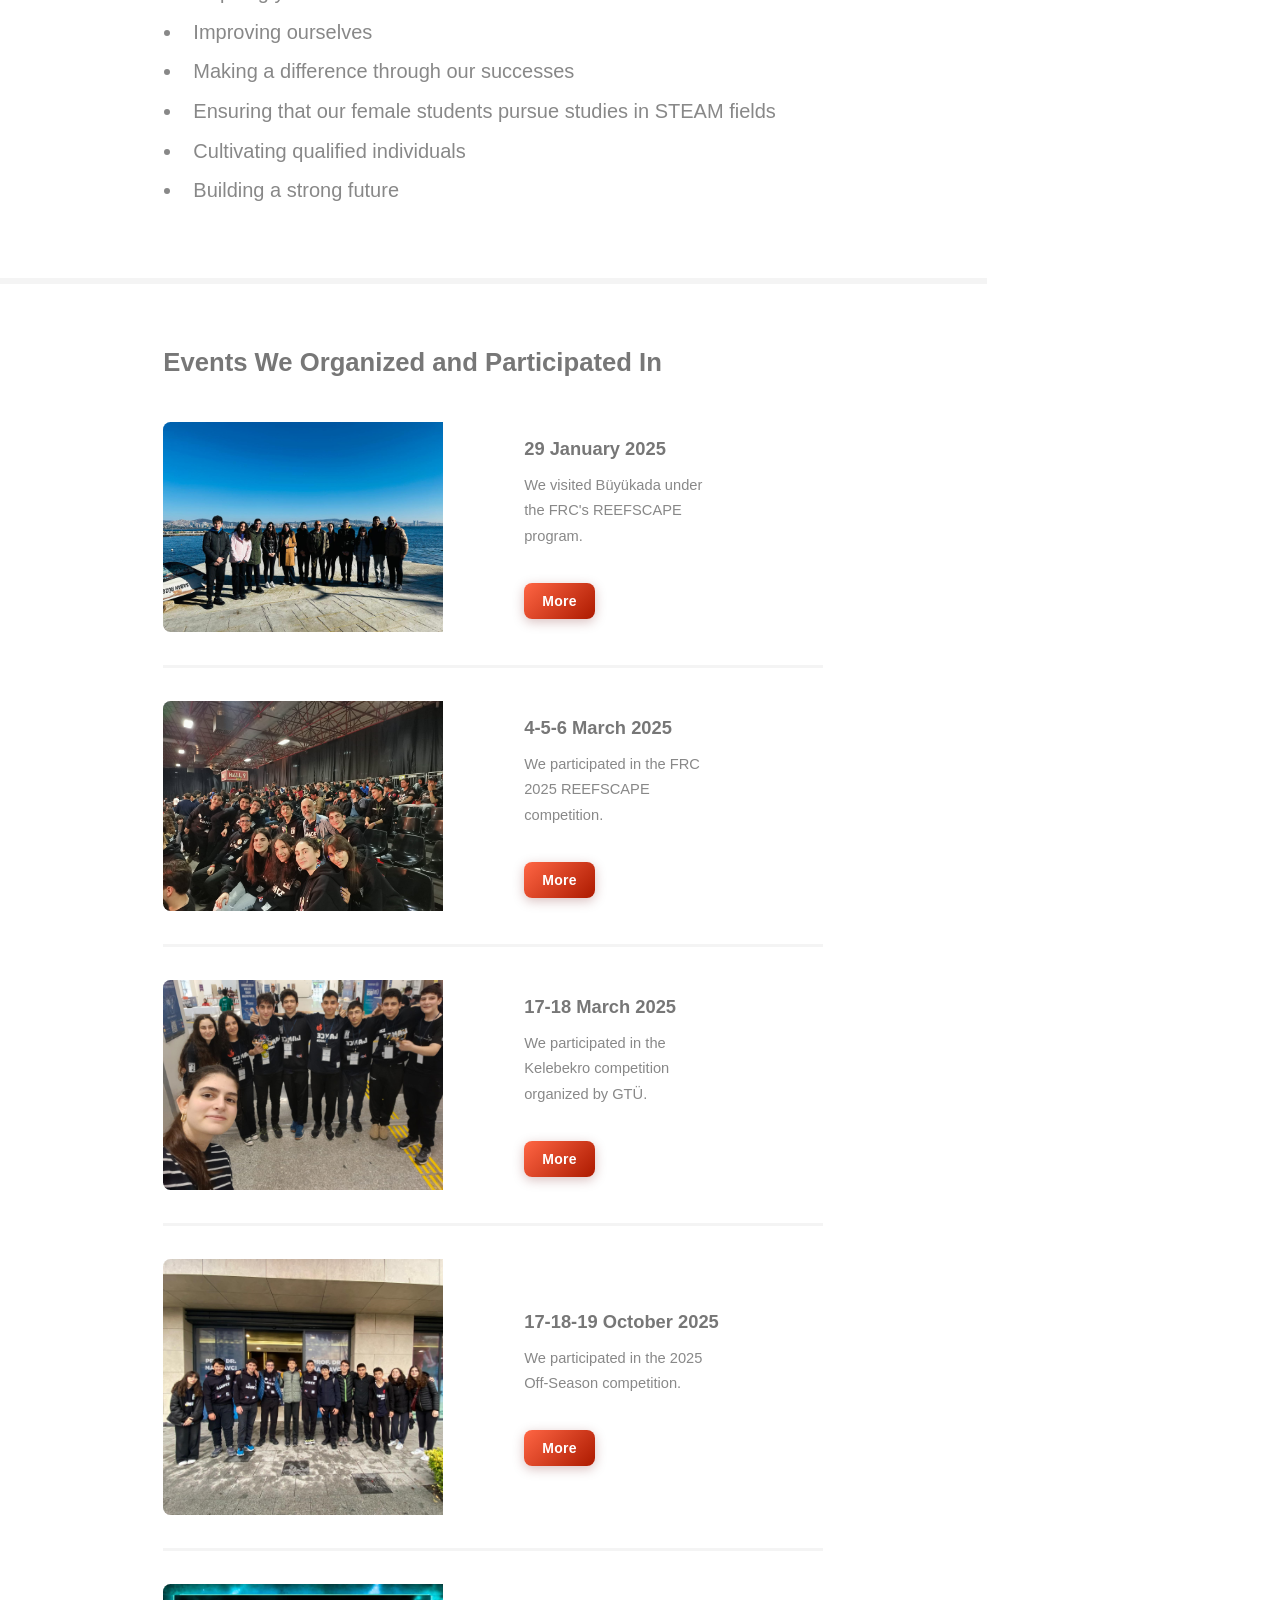
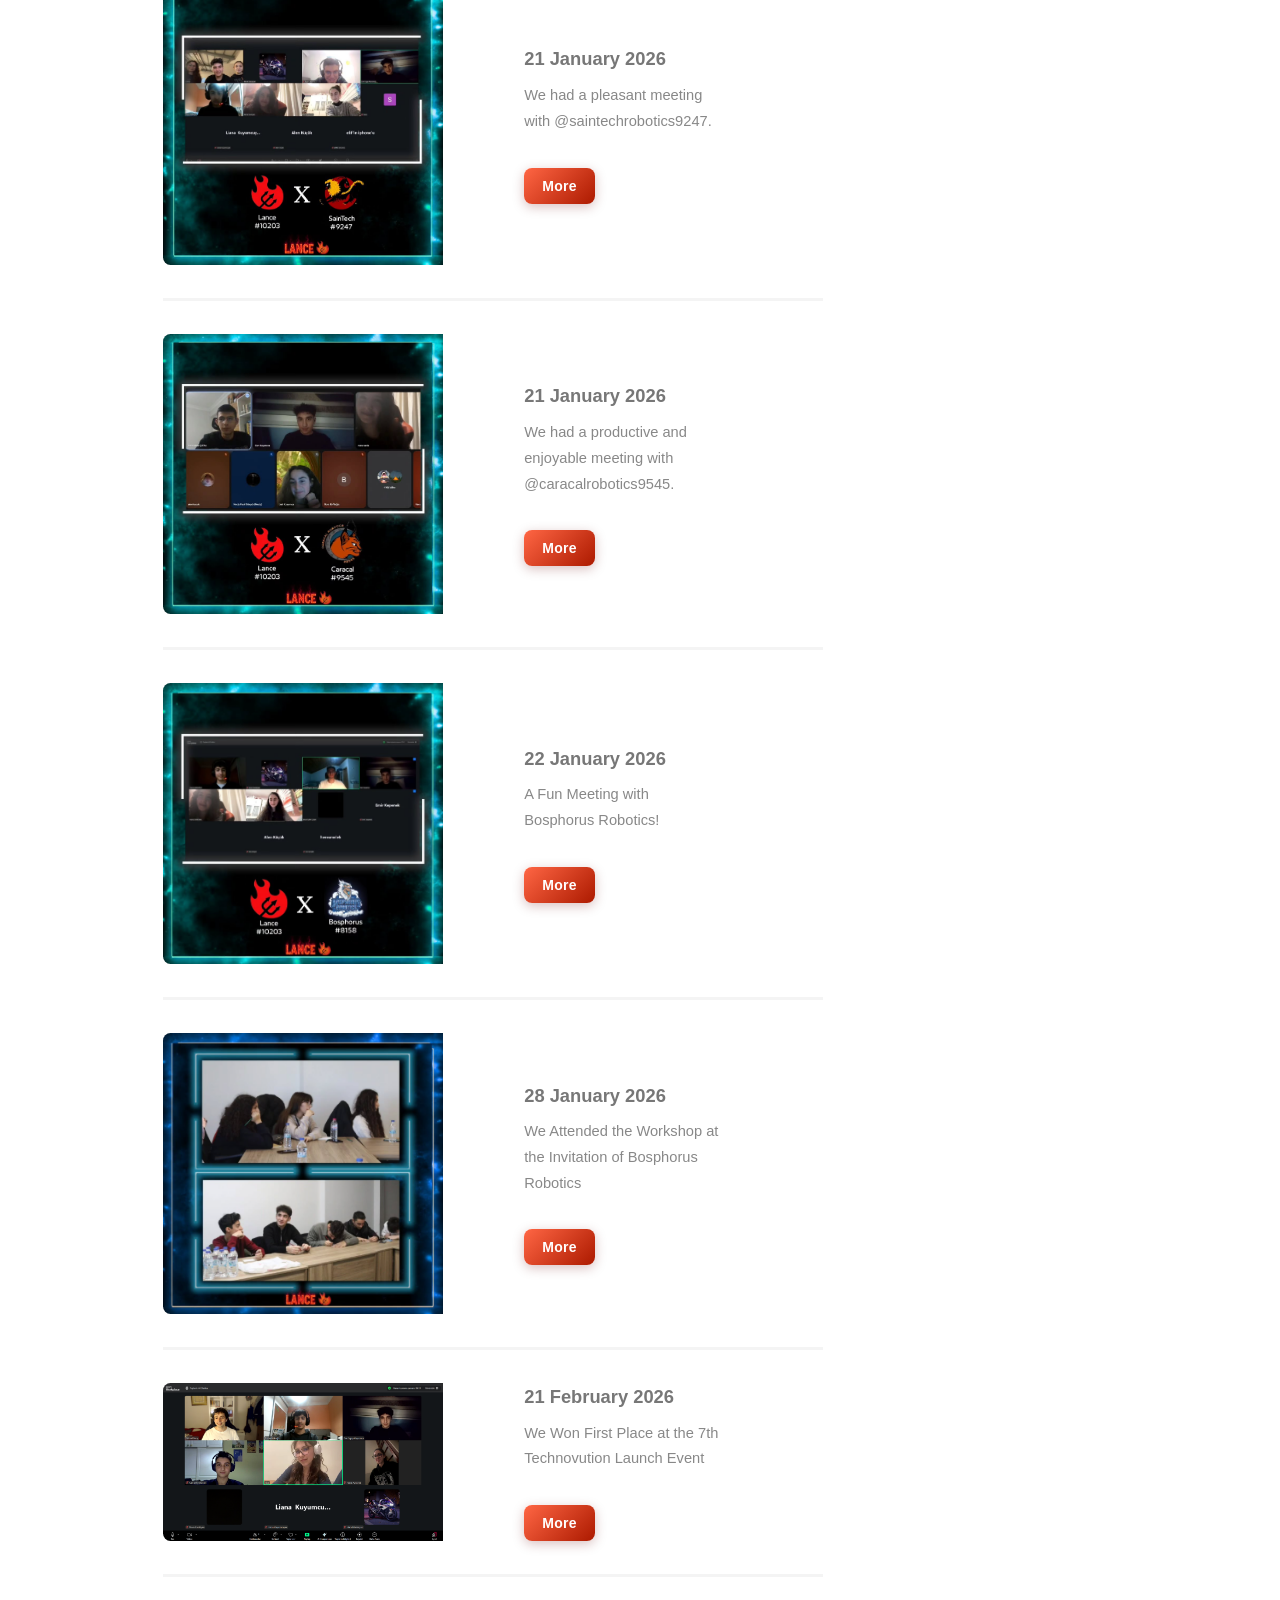
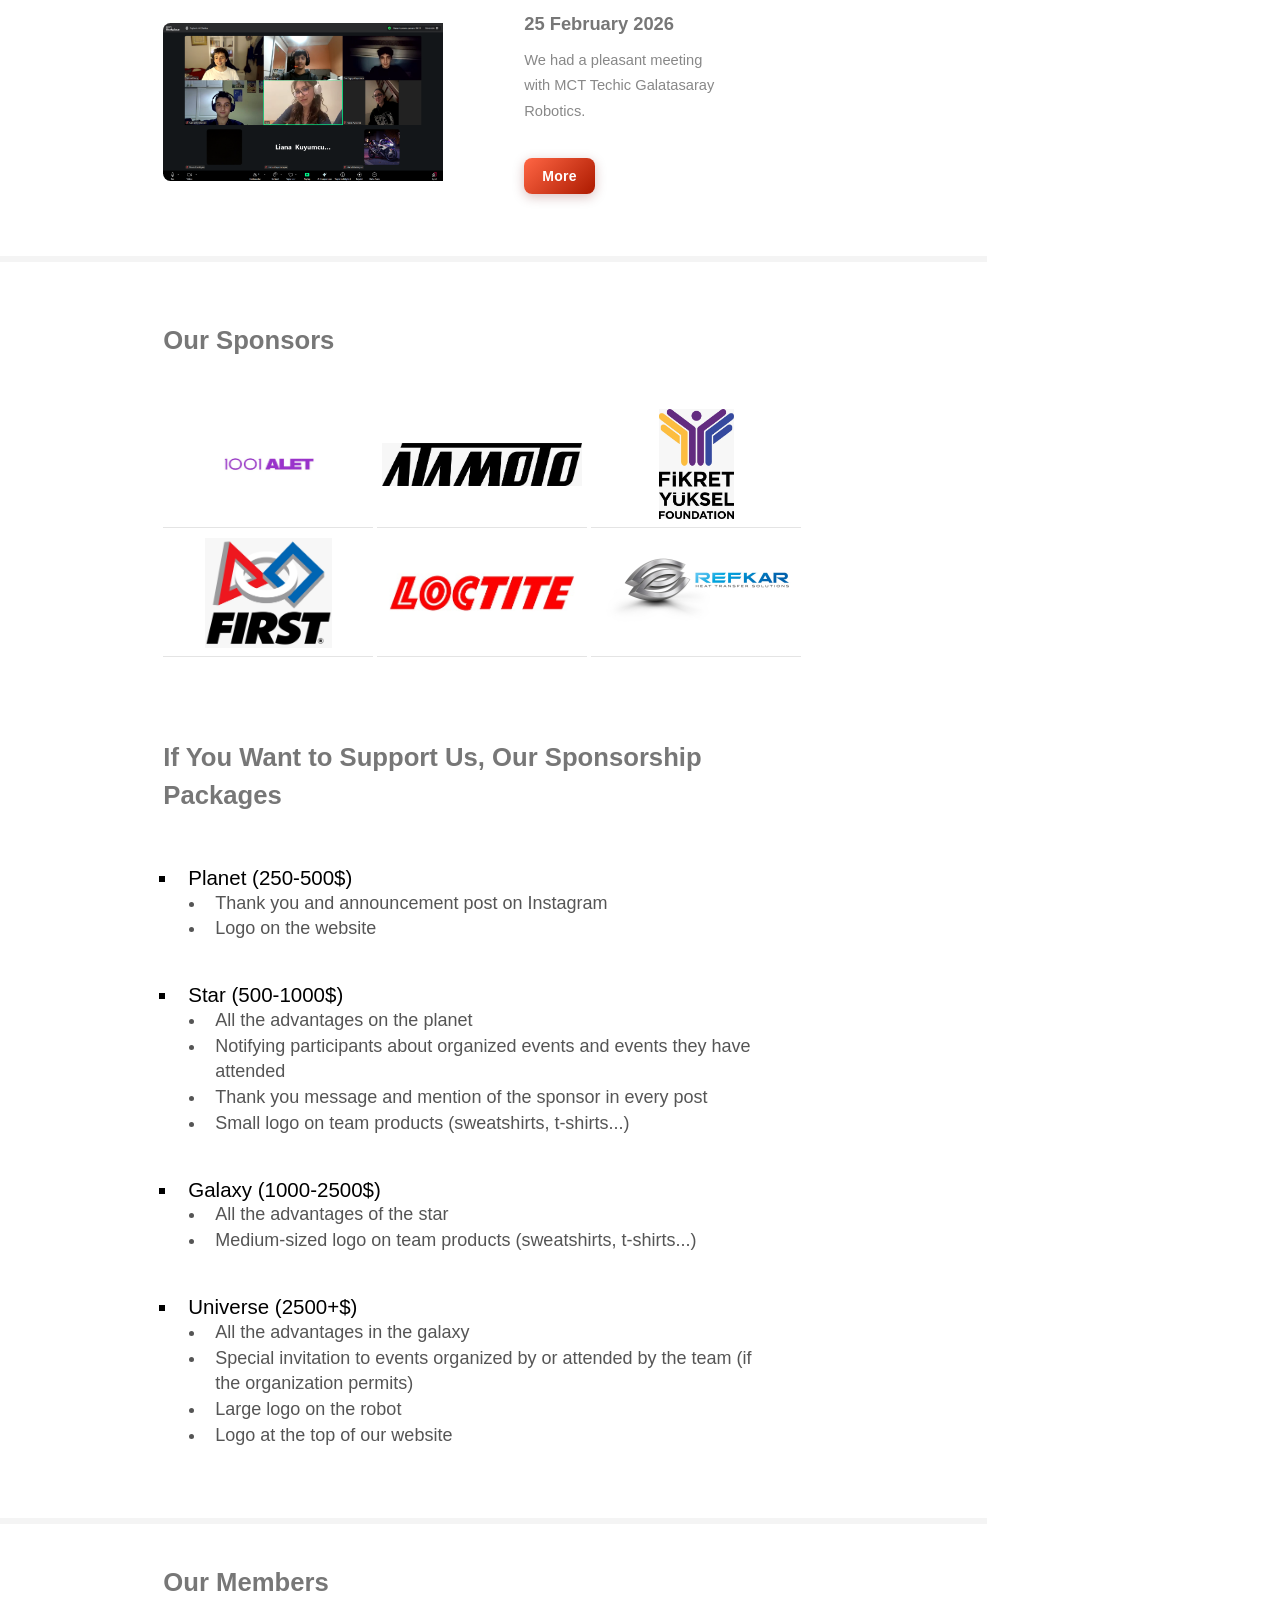
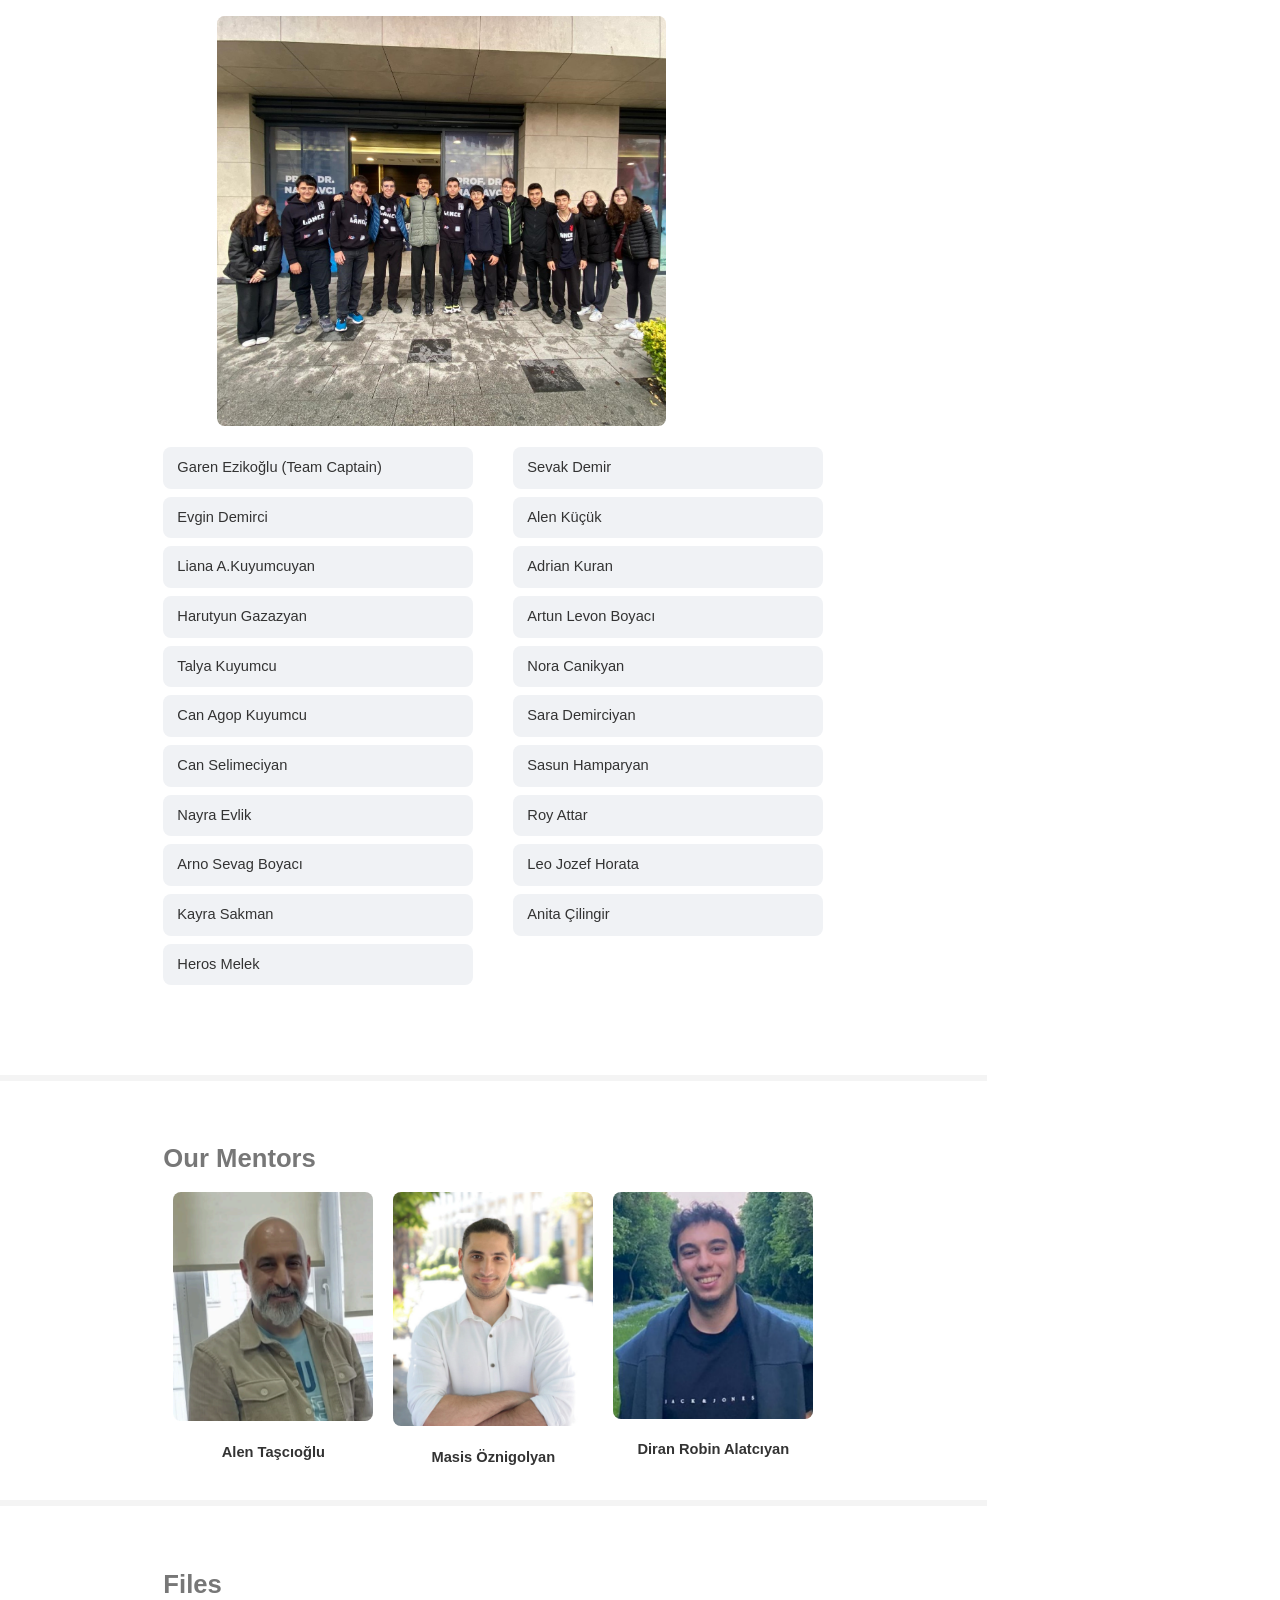
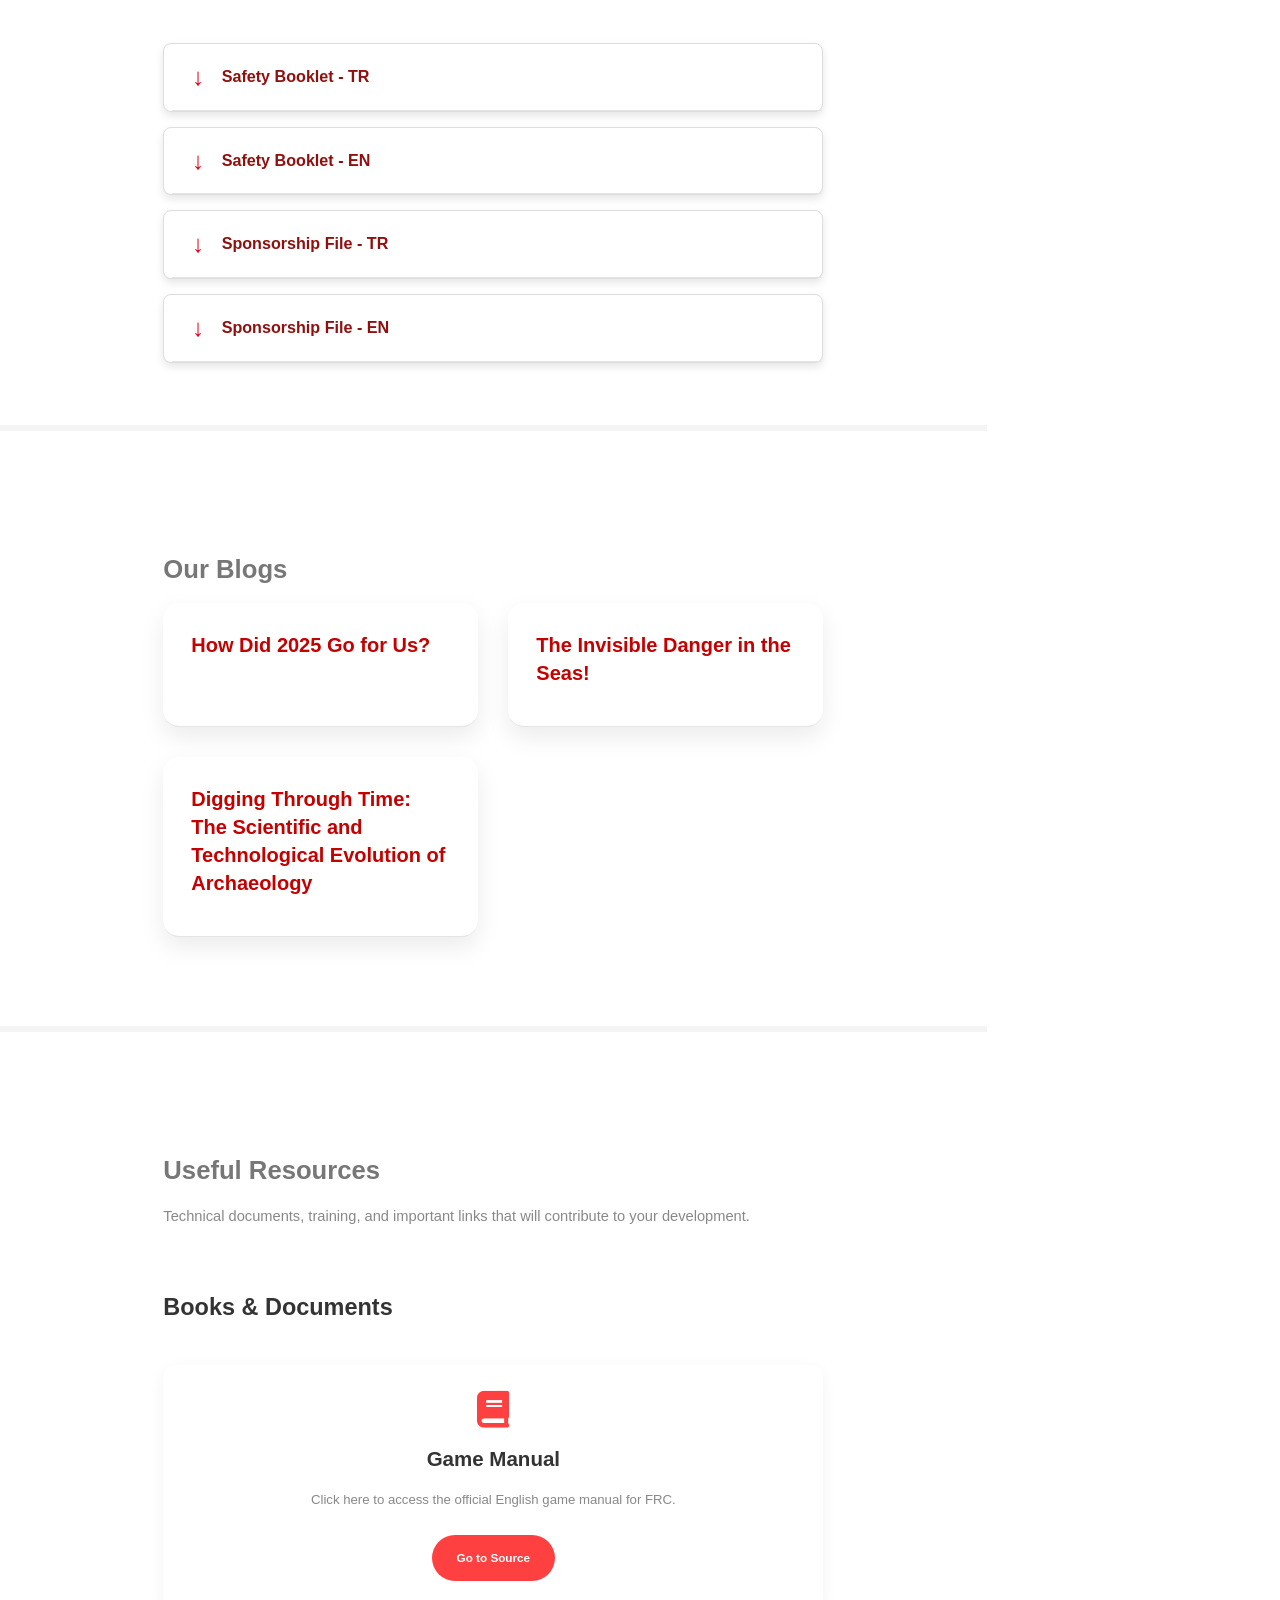
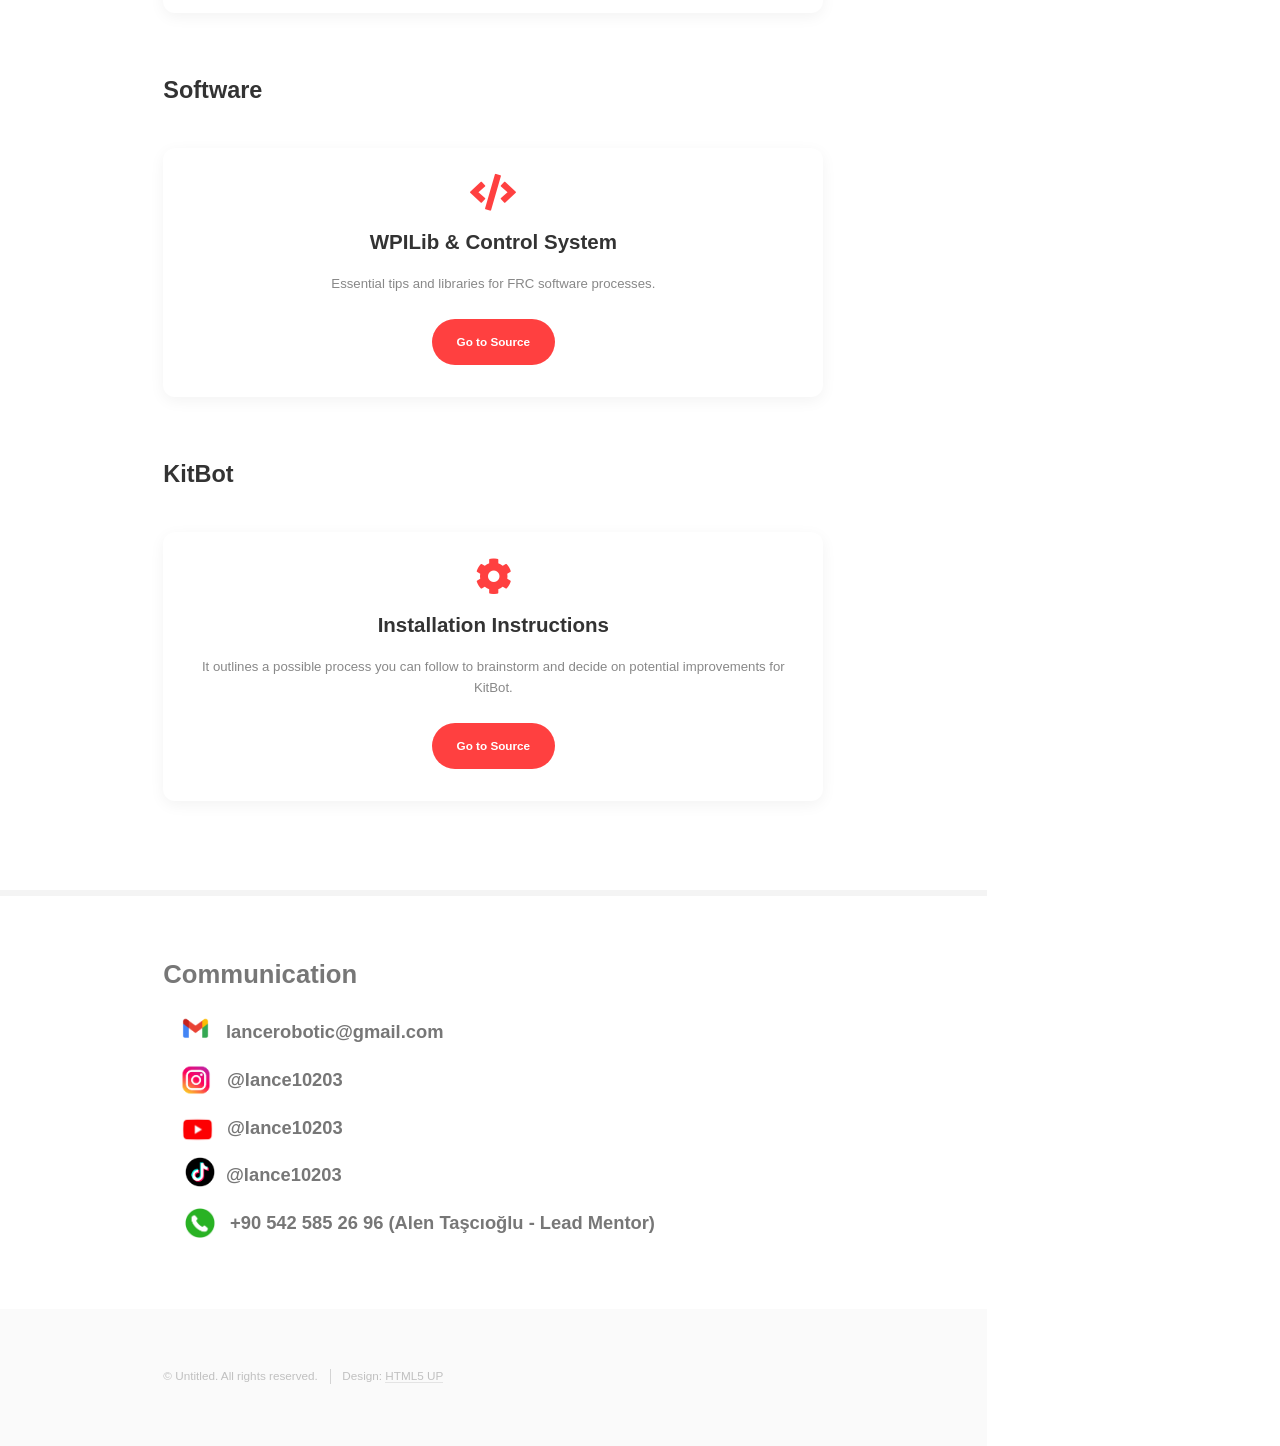
==== commit ba0b9413: "blog" ====
--- a/index-en.html
+++ b/index-en.html
@@ -454,6 +454,12 @@
          								class="blog-card">
         									<h4>The Invisible Danger in the Seas!</h4>
       									</a>
+
+										<a href="https://medium.com/@lancerobotic/zamanda-kazı-arkeolojinin-bilimsel-ve-teknolojik-evrimi-68fca4c76c8a" target="_blank"
+         								class="blog-card">
+        									<h4>Digging Through Time: The Scientific and Technological Evolution of Archaeology</h4>
+      									</a>
+
    								 	</div>
   								</div>
 							</section>
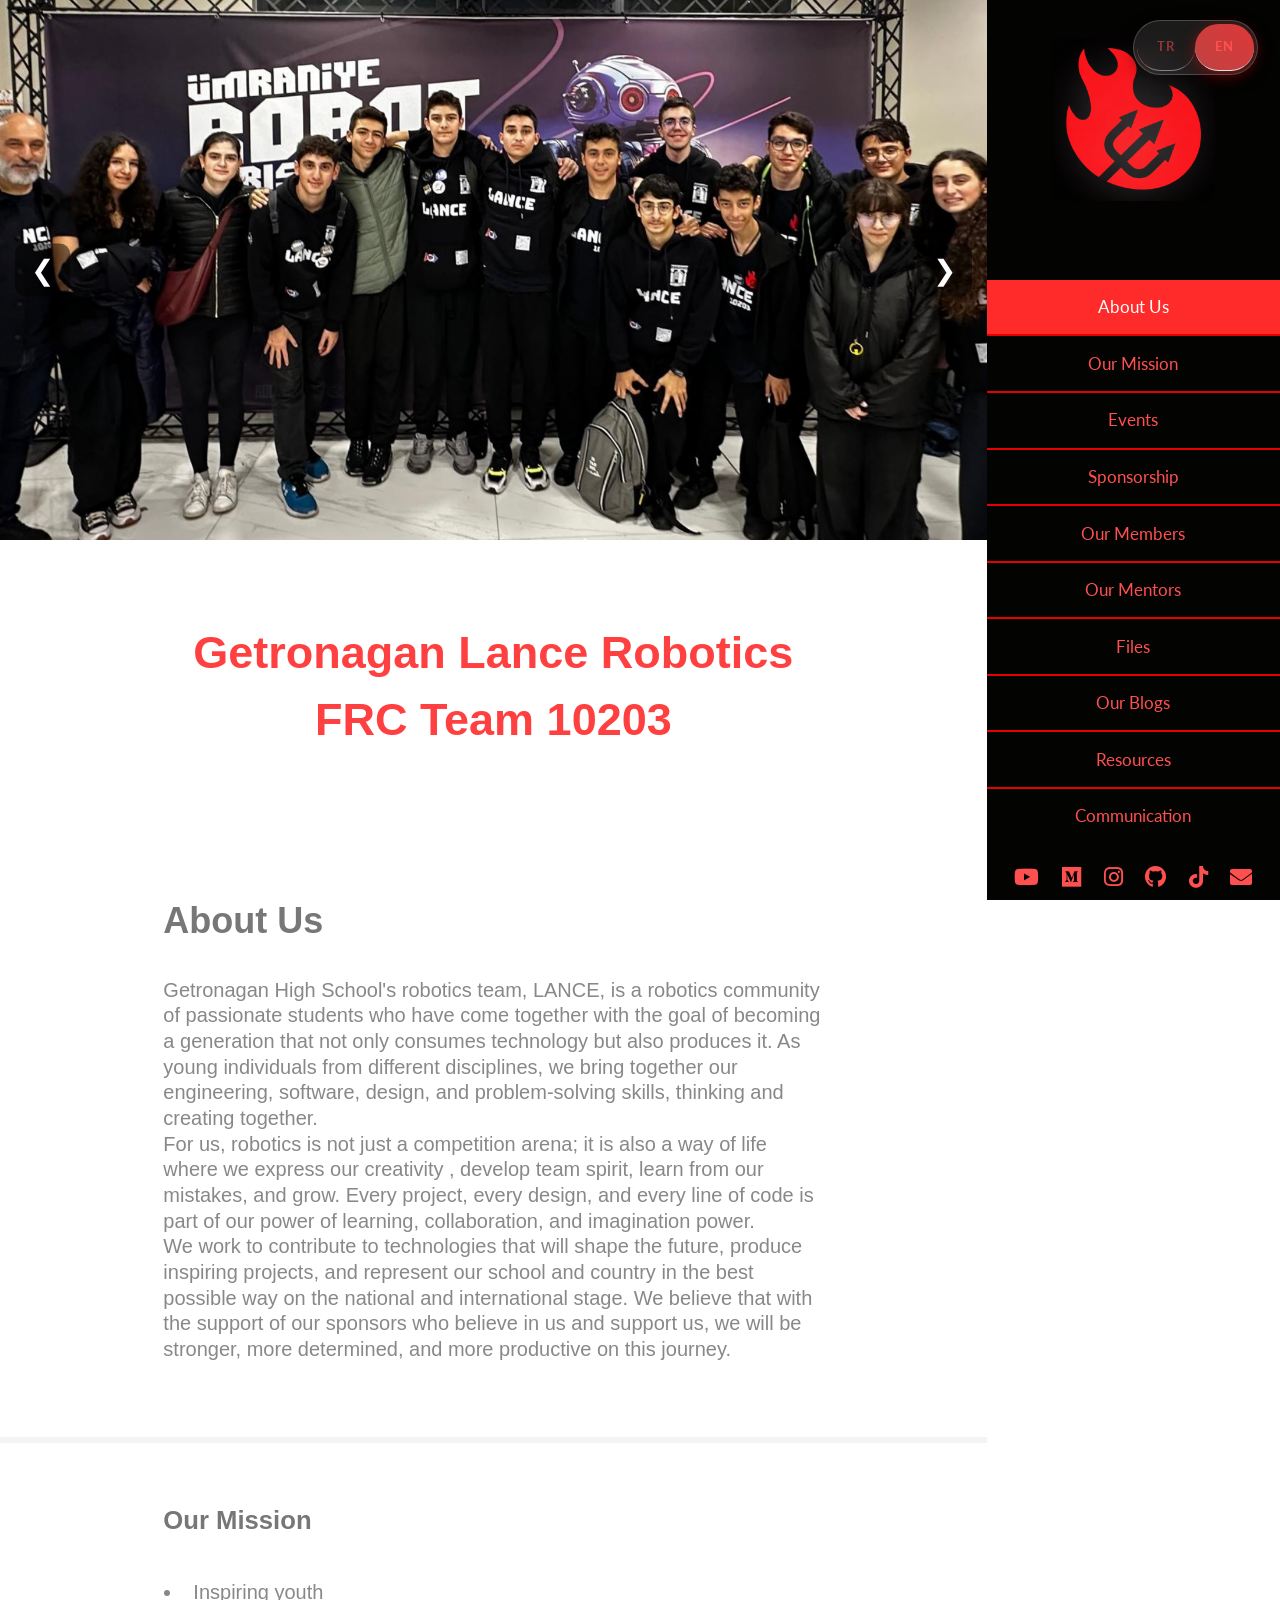
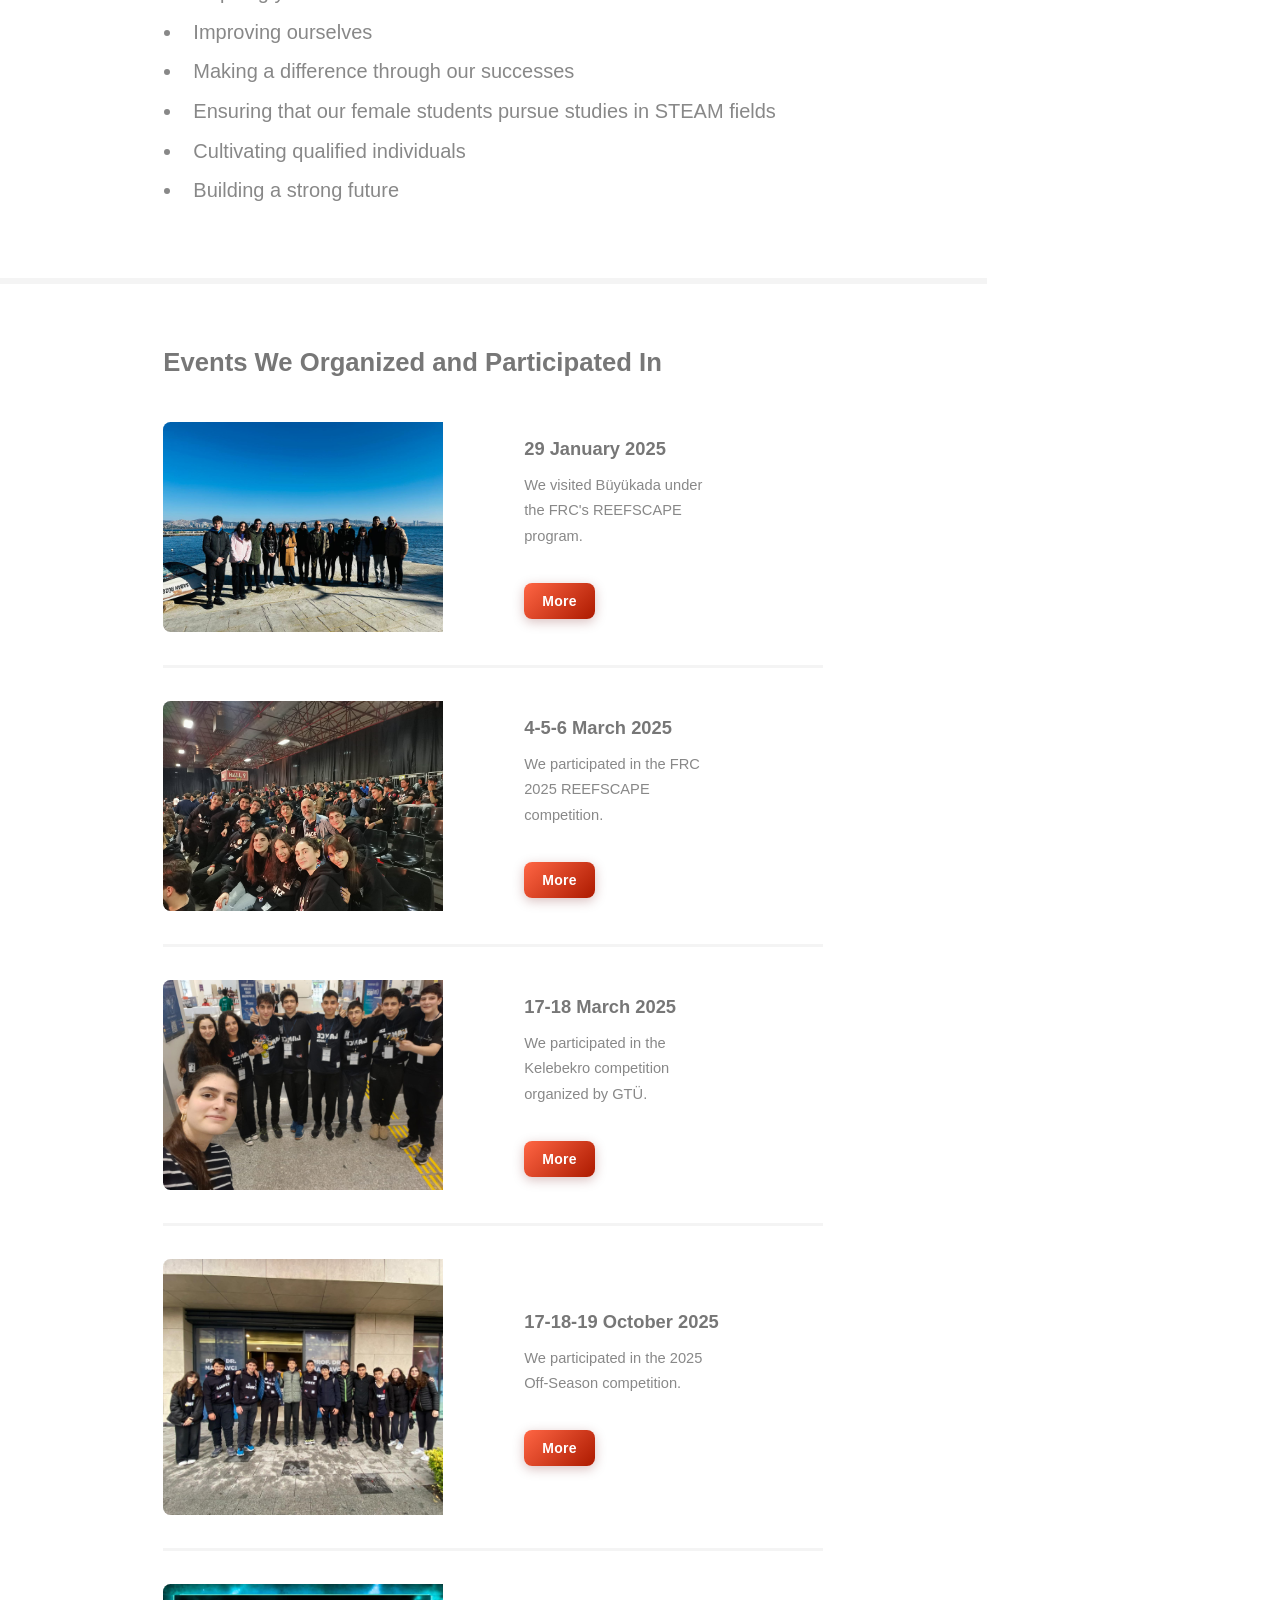
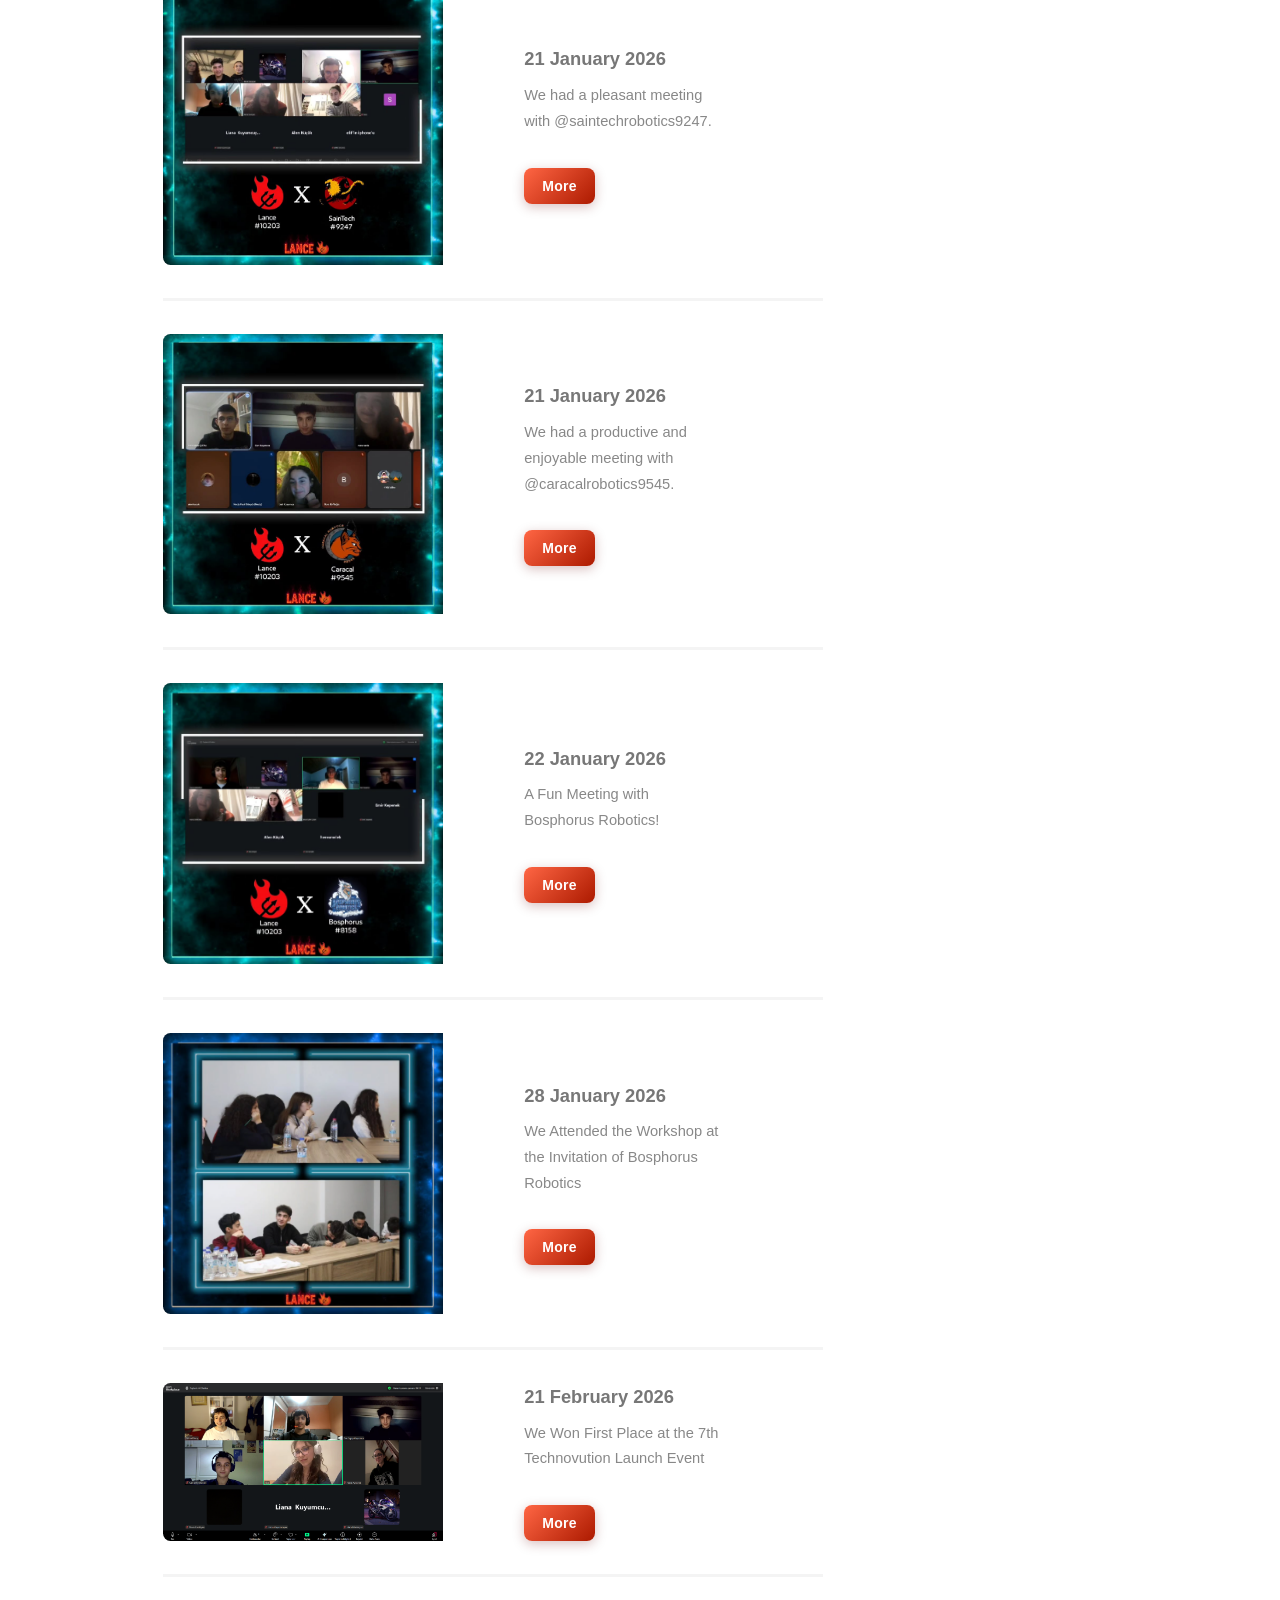
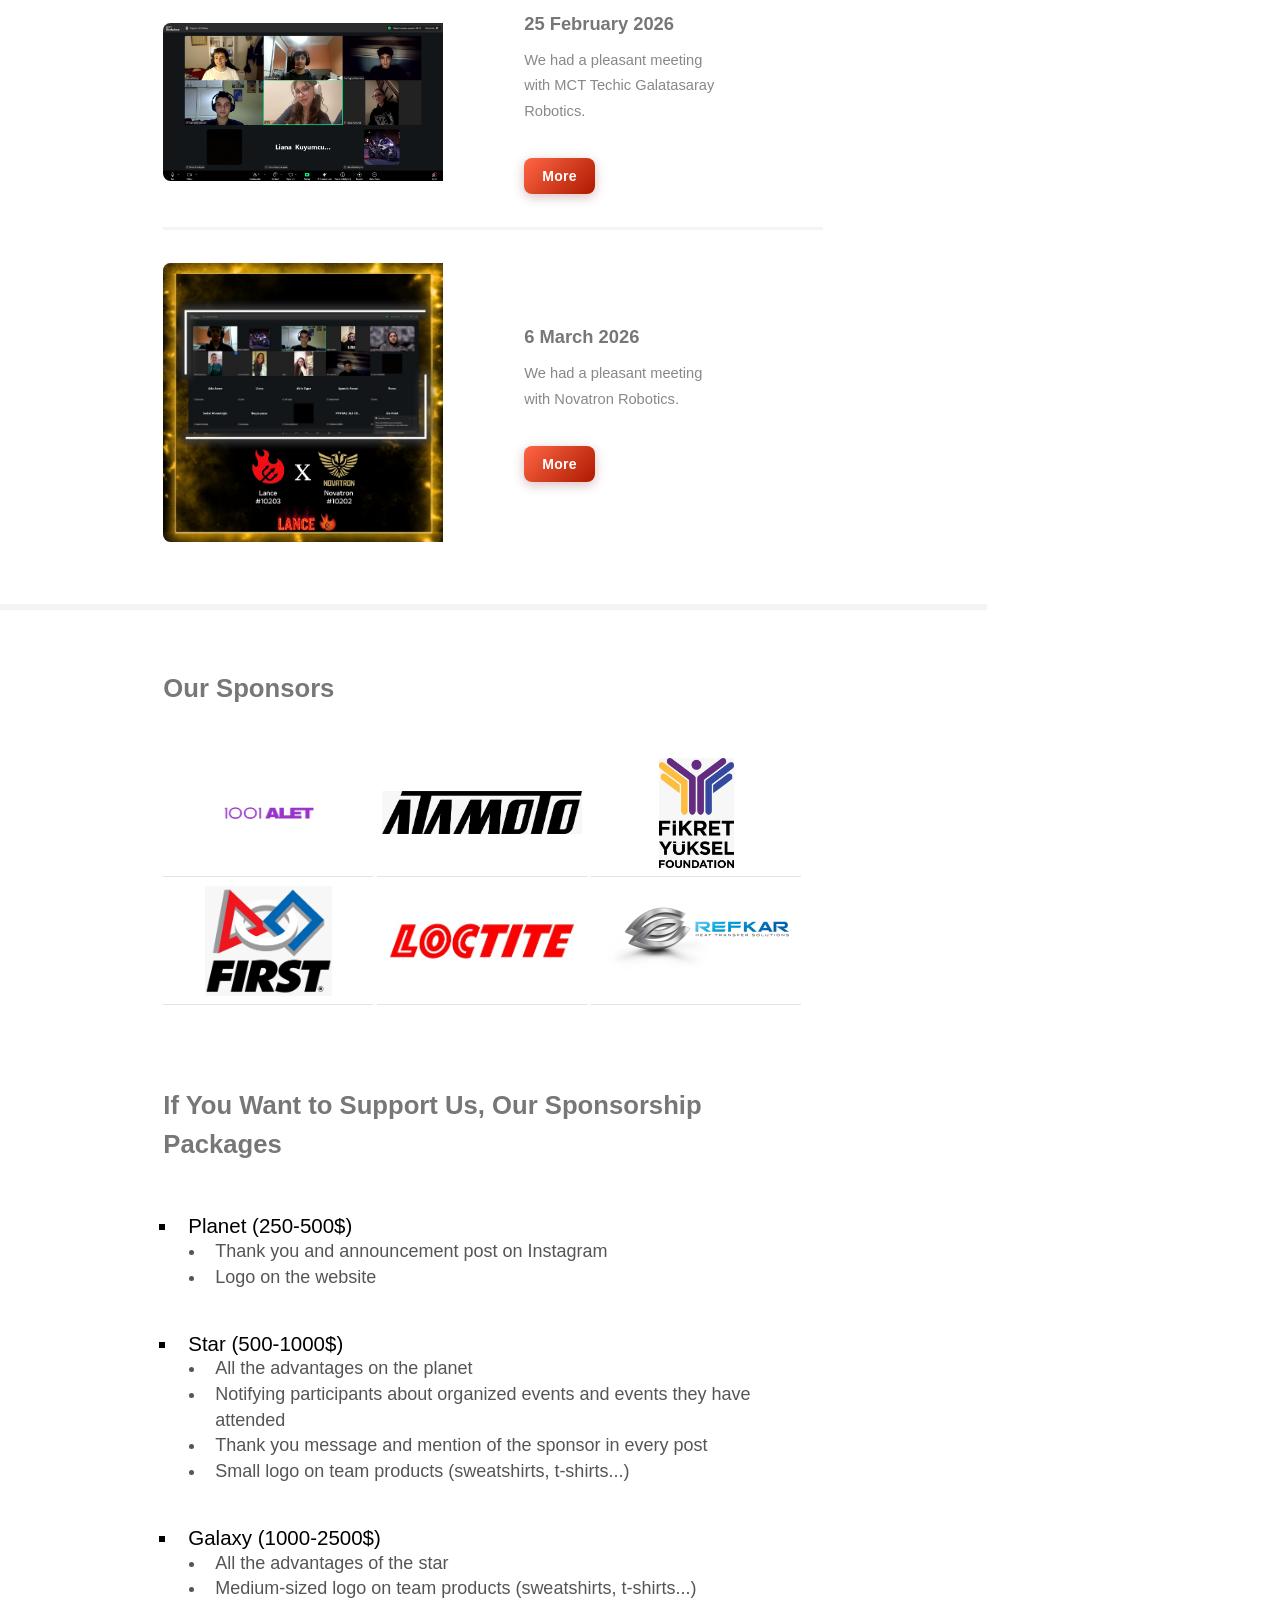
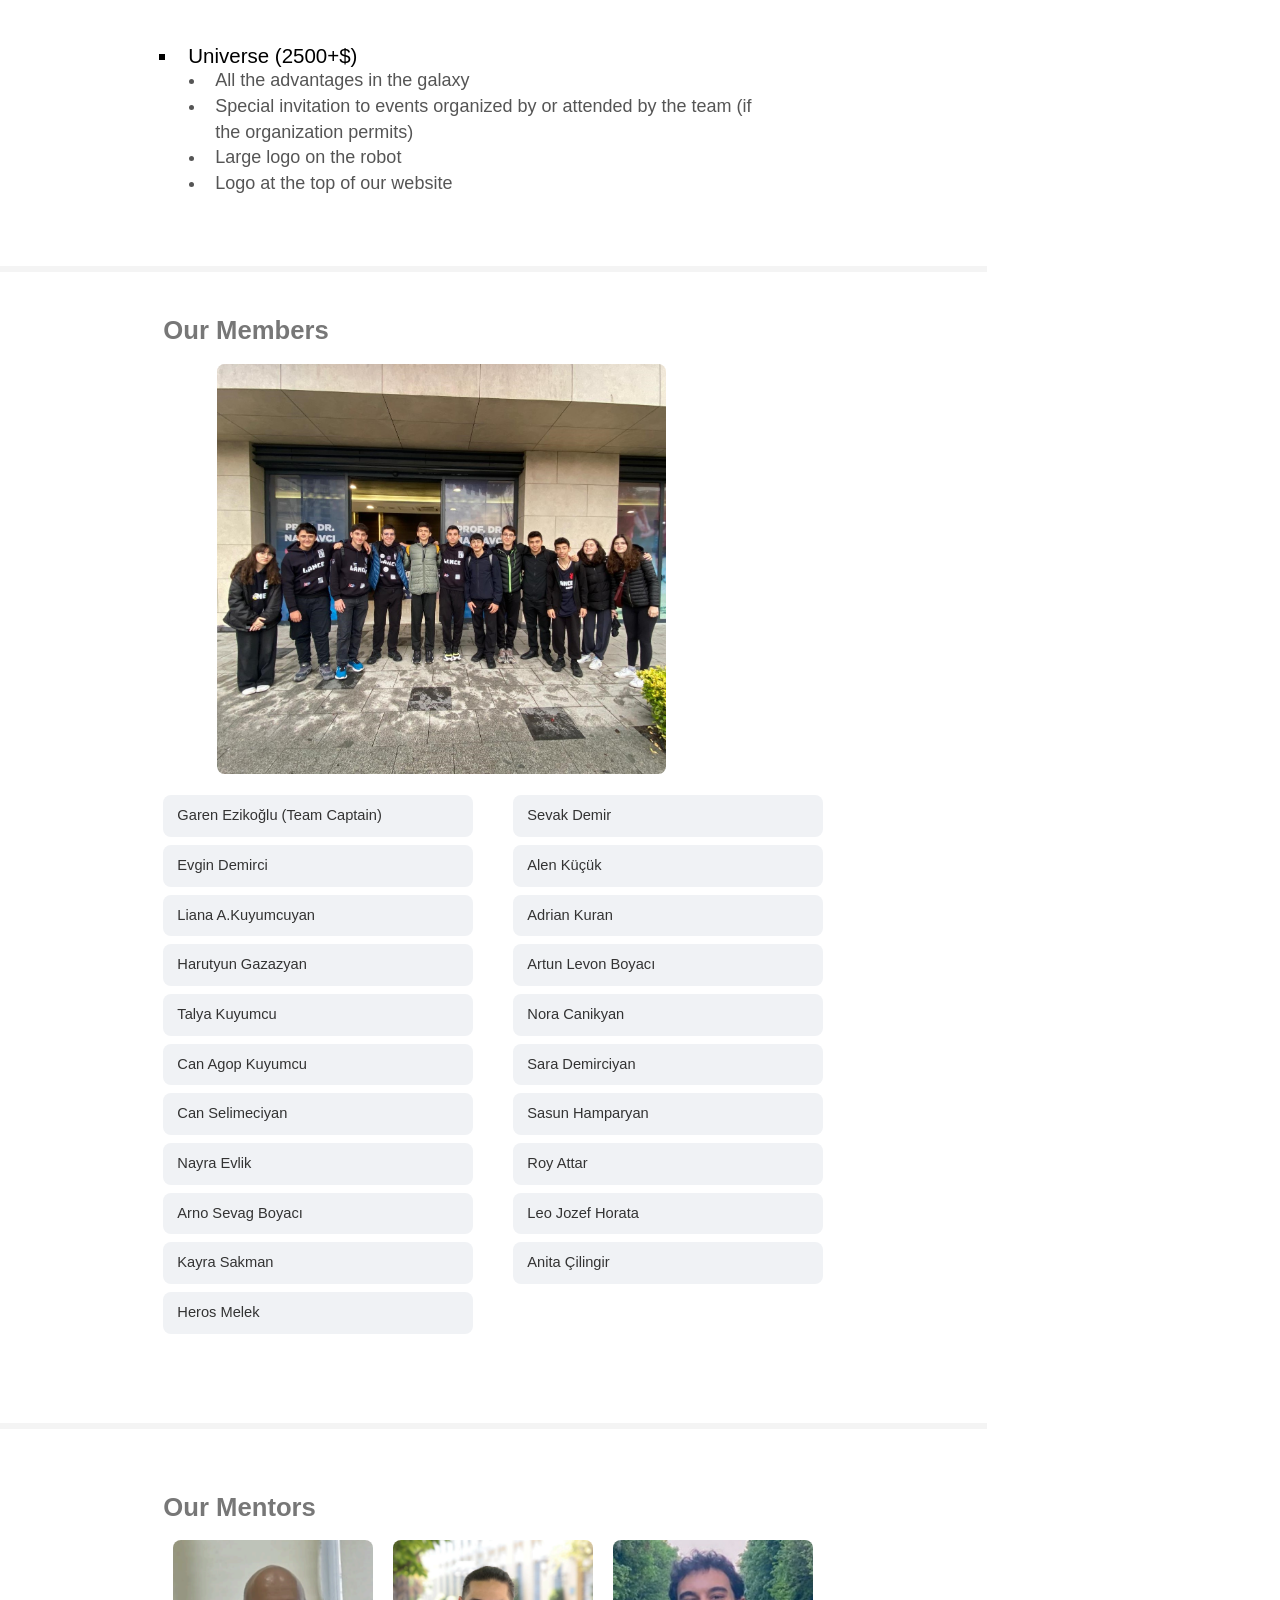
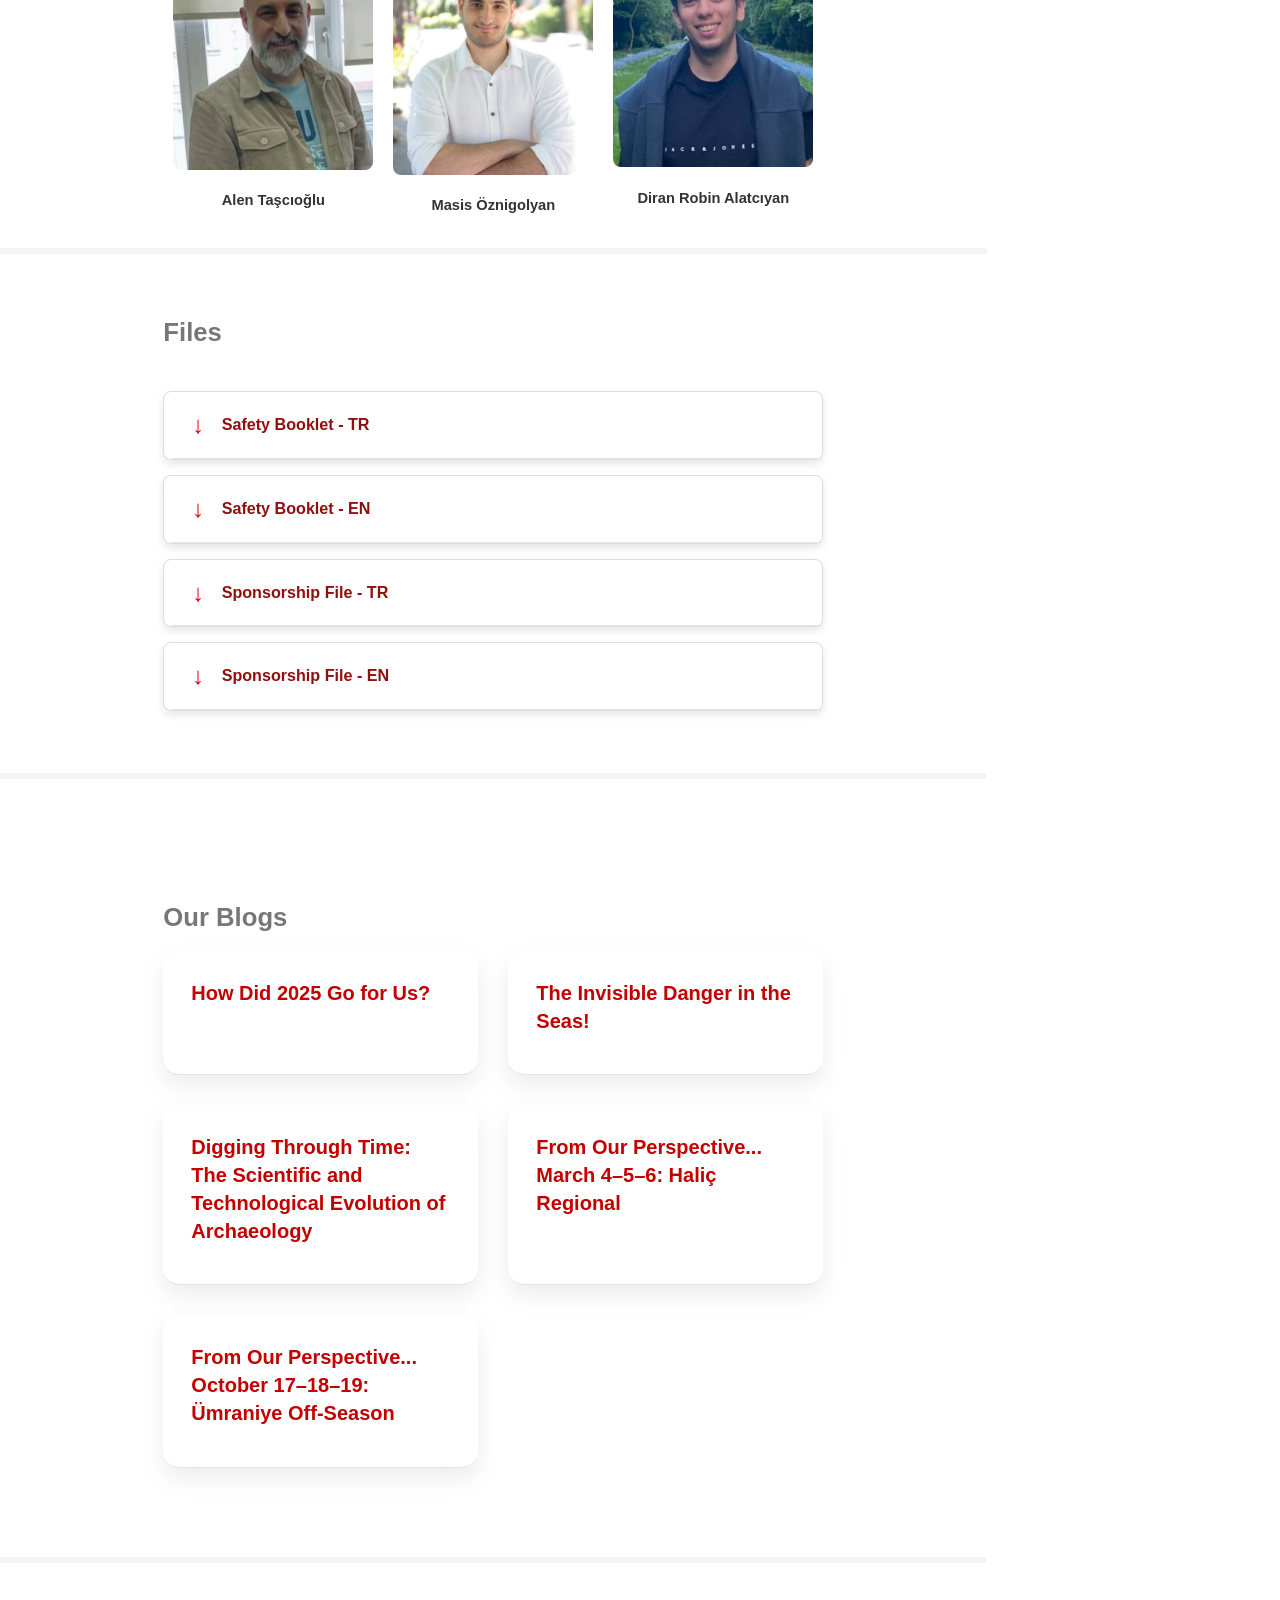
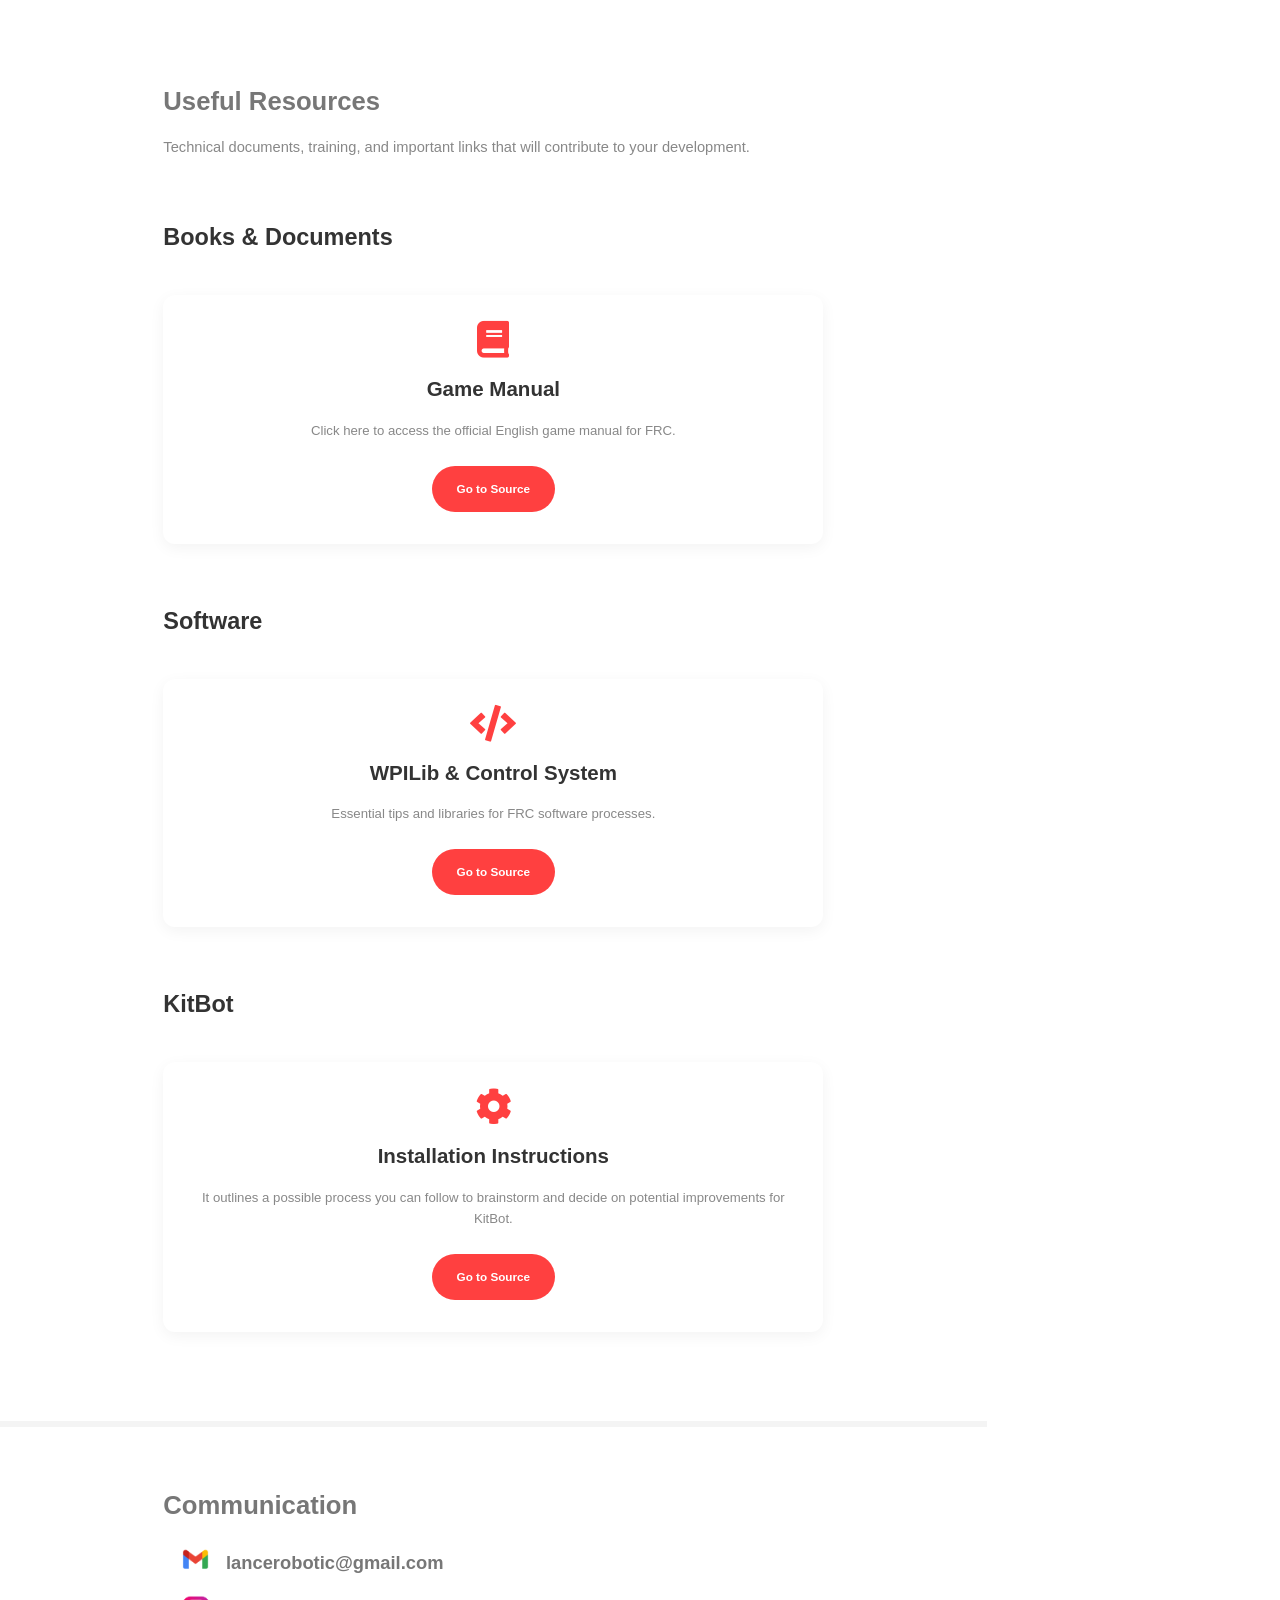
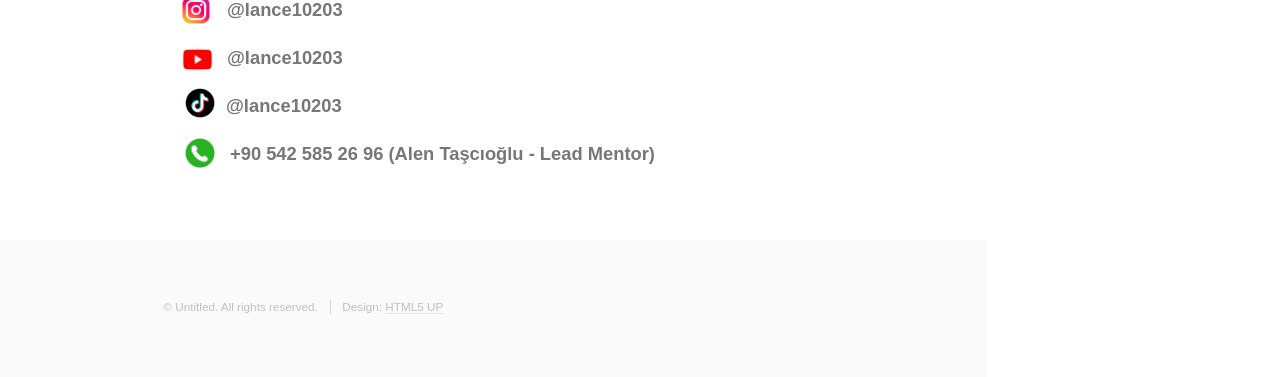
==== commit 8e44564b: "sponsor dont forget" ====
--- a/index-en.html
+++ b/index-en.html
@@ -277,6 +277,22 @@
             										<p>
 														At this meeting, we talked about our projects, shared our experiences, and evaluated the new season. This gathering, which was both educational and very enjoyable, was quite inspiring for us. 
                                                         We are very happy that we were able to have such productive and sincere exchanges.       										
+													</p>
+												</div>
+												<button class="more-btn">More</button>
+											</div>
+										</article>
+
+										<article>
+											<img class="image image-hover zoomable image-etkinliks" src="images/toplantilar/NOVATRON-LANCE.png" alt="" />
+											<div class="inner">
+												<h4>6 March 2026</h4>
+												<p class="summary">We had a pleasant meeting with Novatron Robotics.</p>
+												<div class="more-text" style="display: none;">
+            										<p>
+ 														At this meeting, we talked about our competition experiences and FRC. We exchanged ideas on many topics.🔥💪 
+
+                                                        Thank you to everyone who attended.
 													</p>
 												</div>
 												<button class="more-btn">More</button>
@@ -460,6 +476,16 @@
         									<h4>Digging Through Time: The Scientific and Technological Evolution of Archaeology</h4>
       									</a>
 
+      									<a href="https://medium.com/@lancerobotic/bizim-açımızdan-09dd338d4fd3" target="_blank"
+         								class="blog-card">
+        									<h4>From Our Perspective... March 4–5–6: Haliç Regional</h4>
+      									</a>
+
+      									<a href="https://medium.com/@lancerobotic/bizim-açımızdan-3d4318005d2a" target="_blank"
+         								class="blog-card">
+        									<h4>From Our Perspective... October 17–18–19: Ümraniye Off-Season</h4>
+      									</a>
+
    								 	</div>
   								</div>
 							</section>
